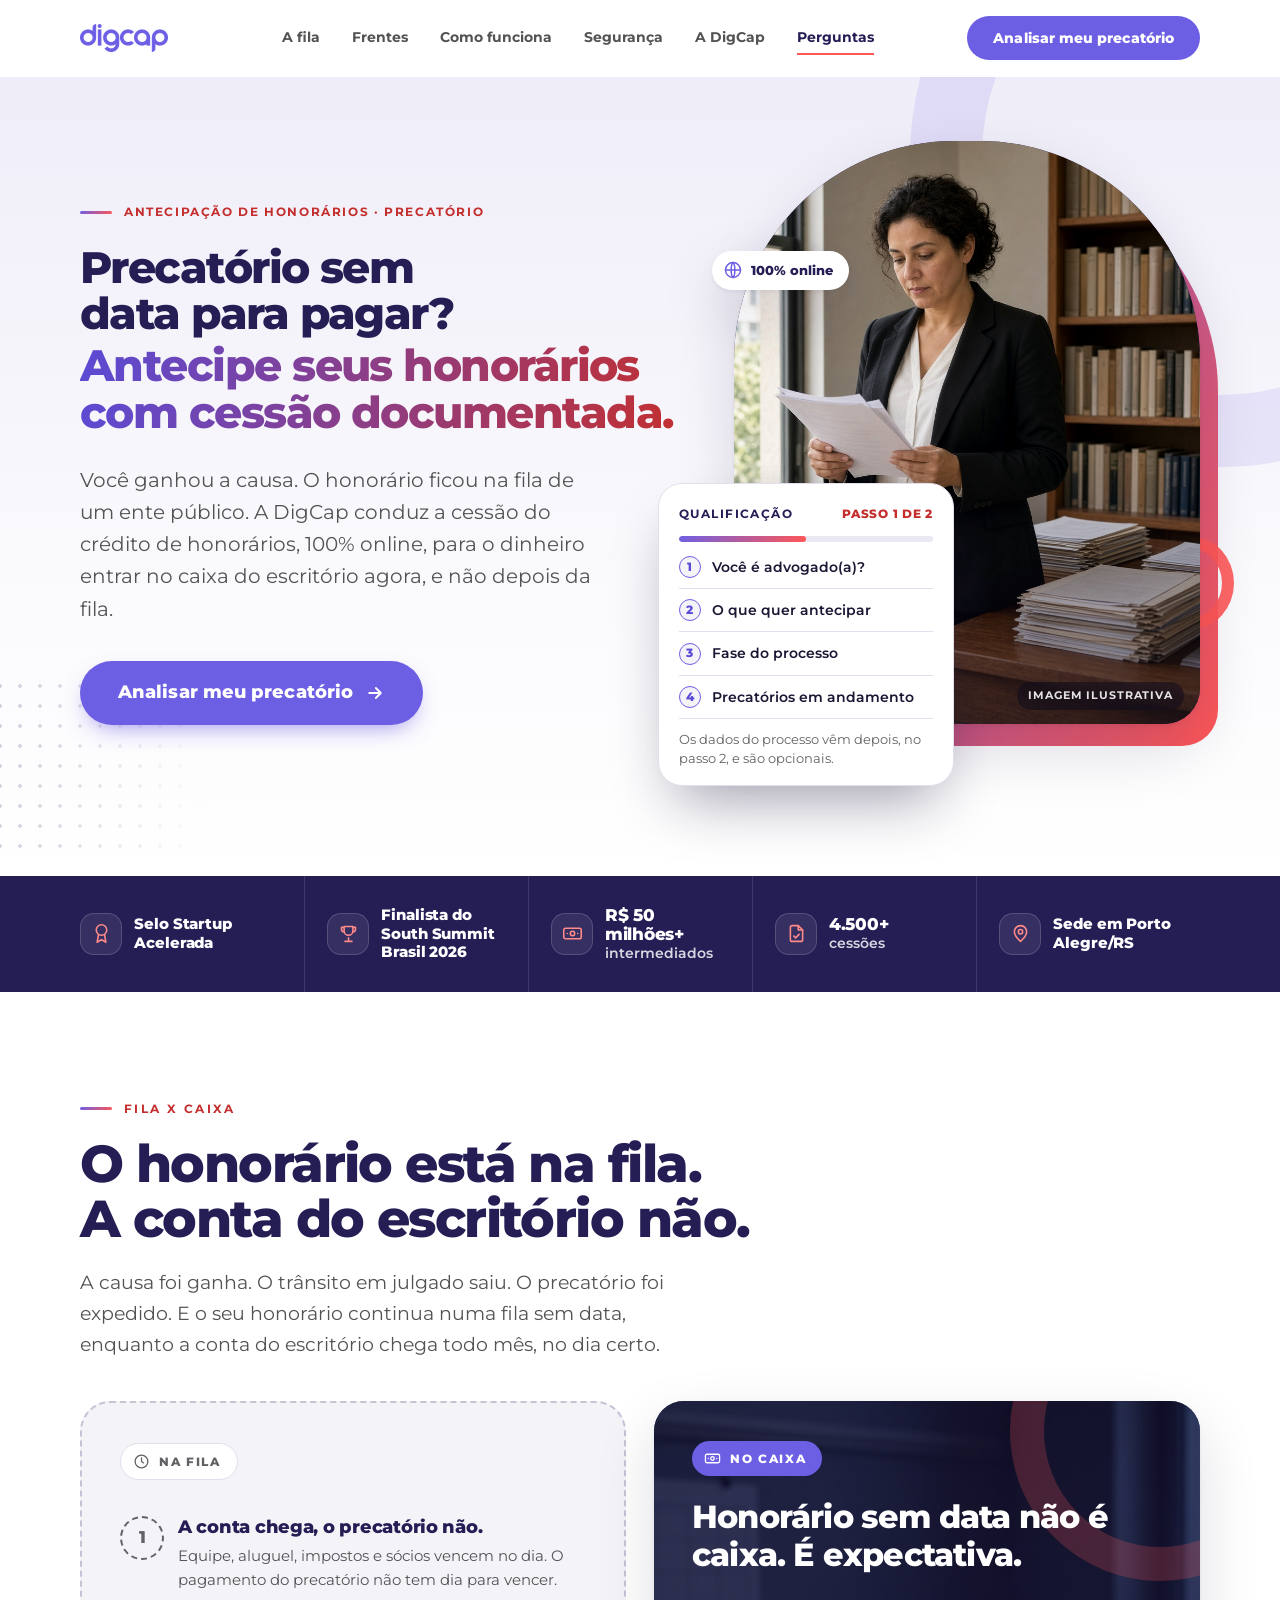
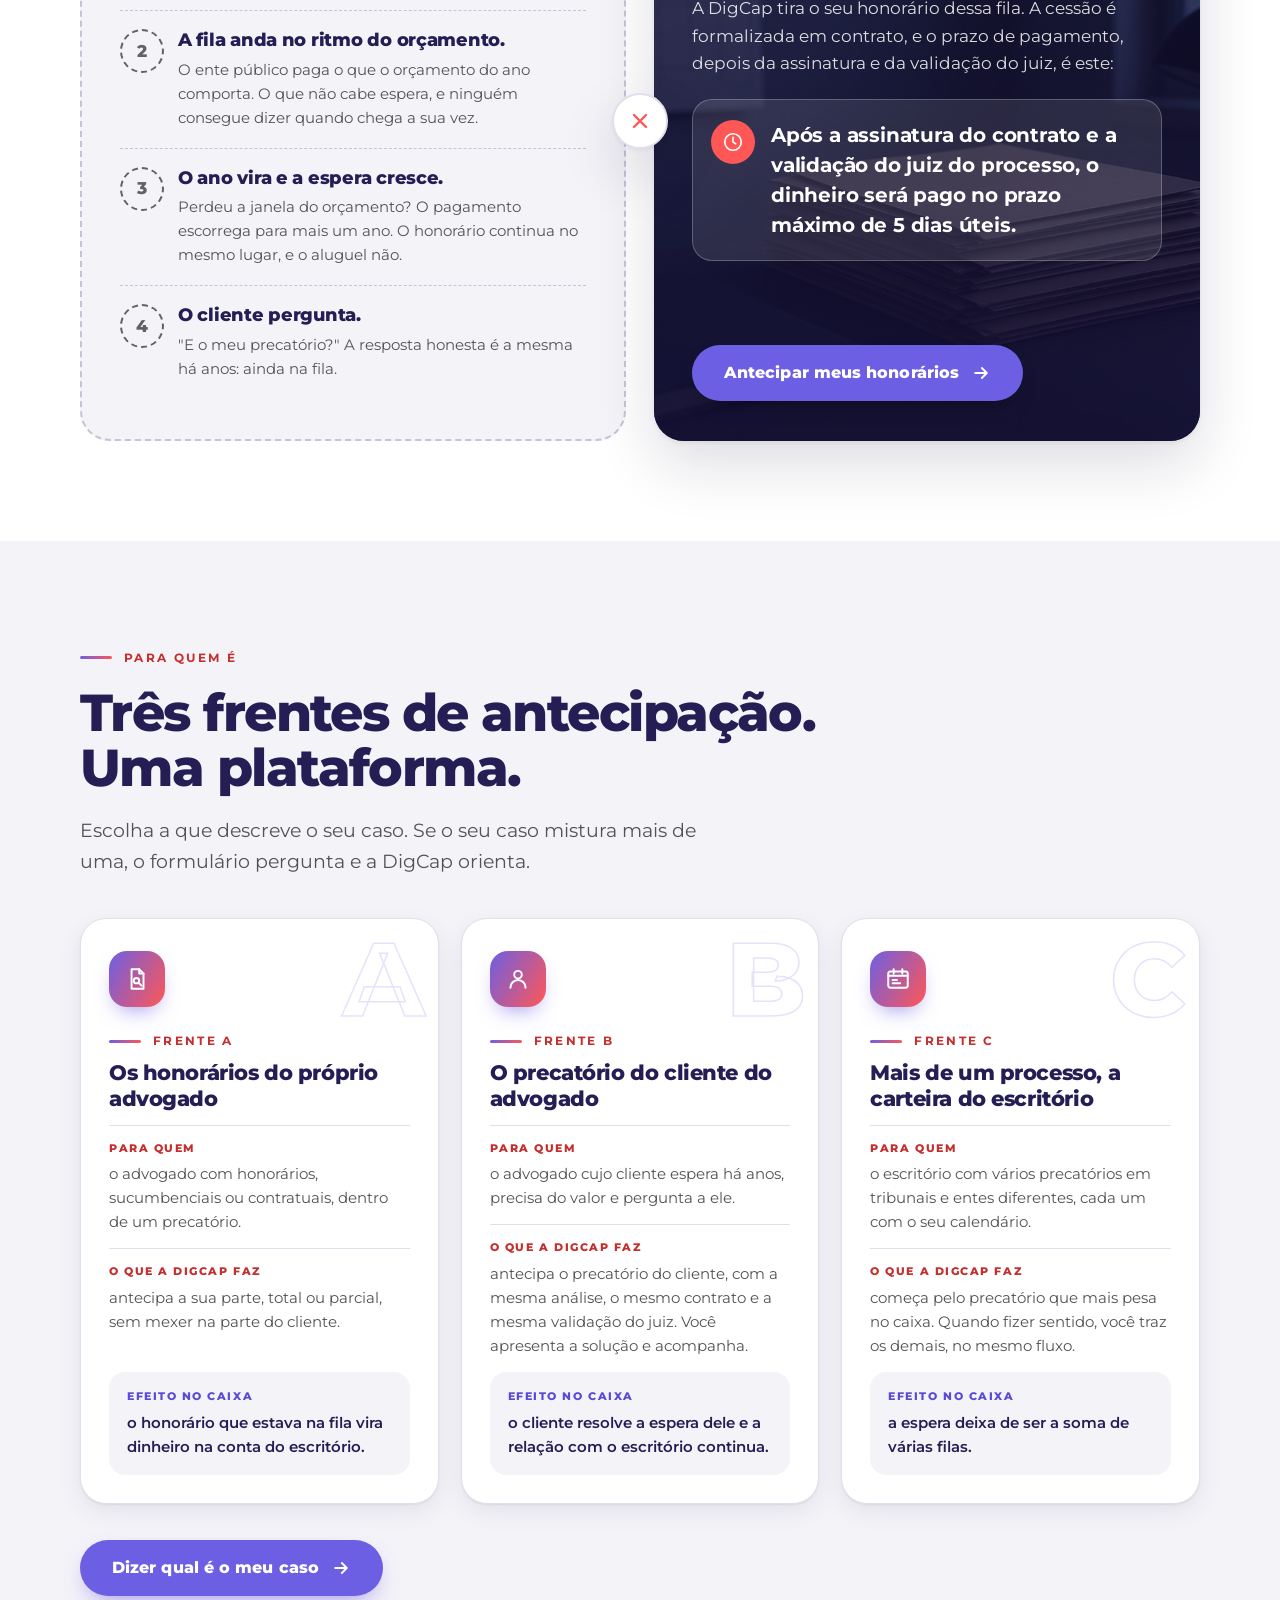
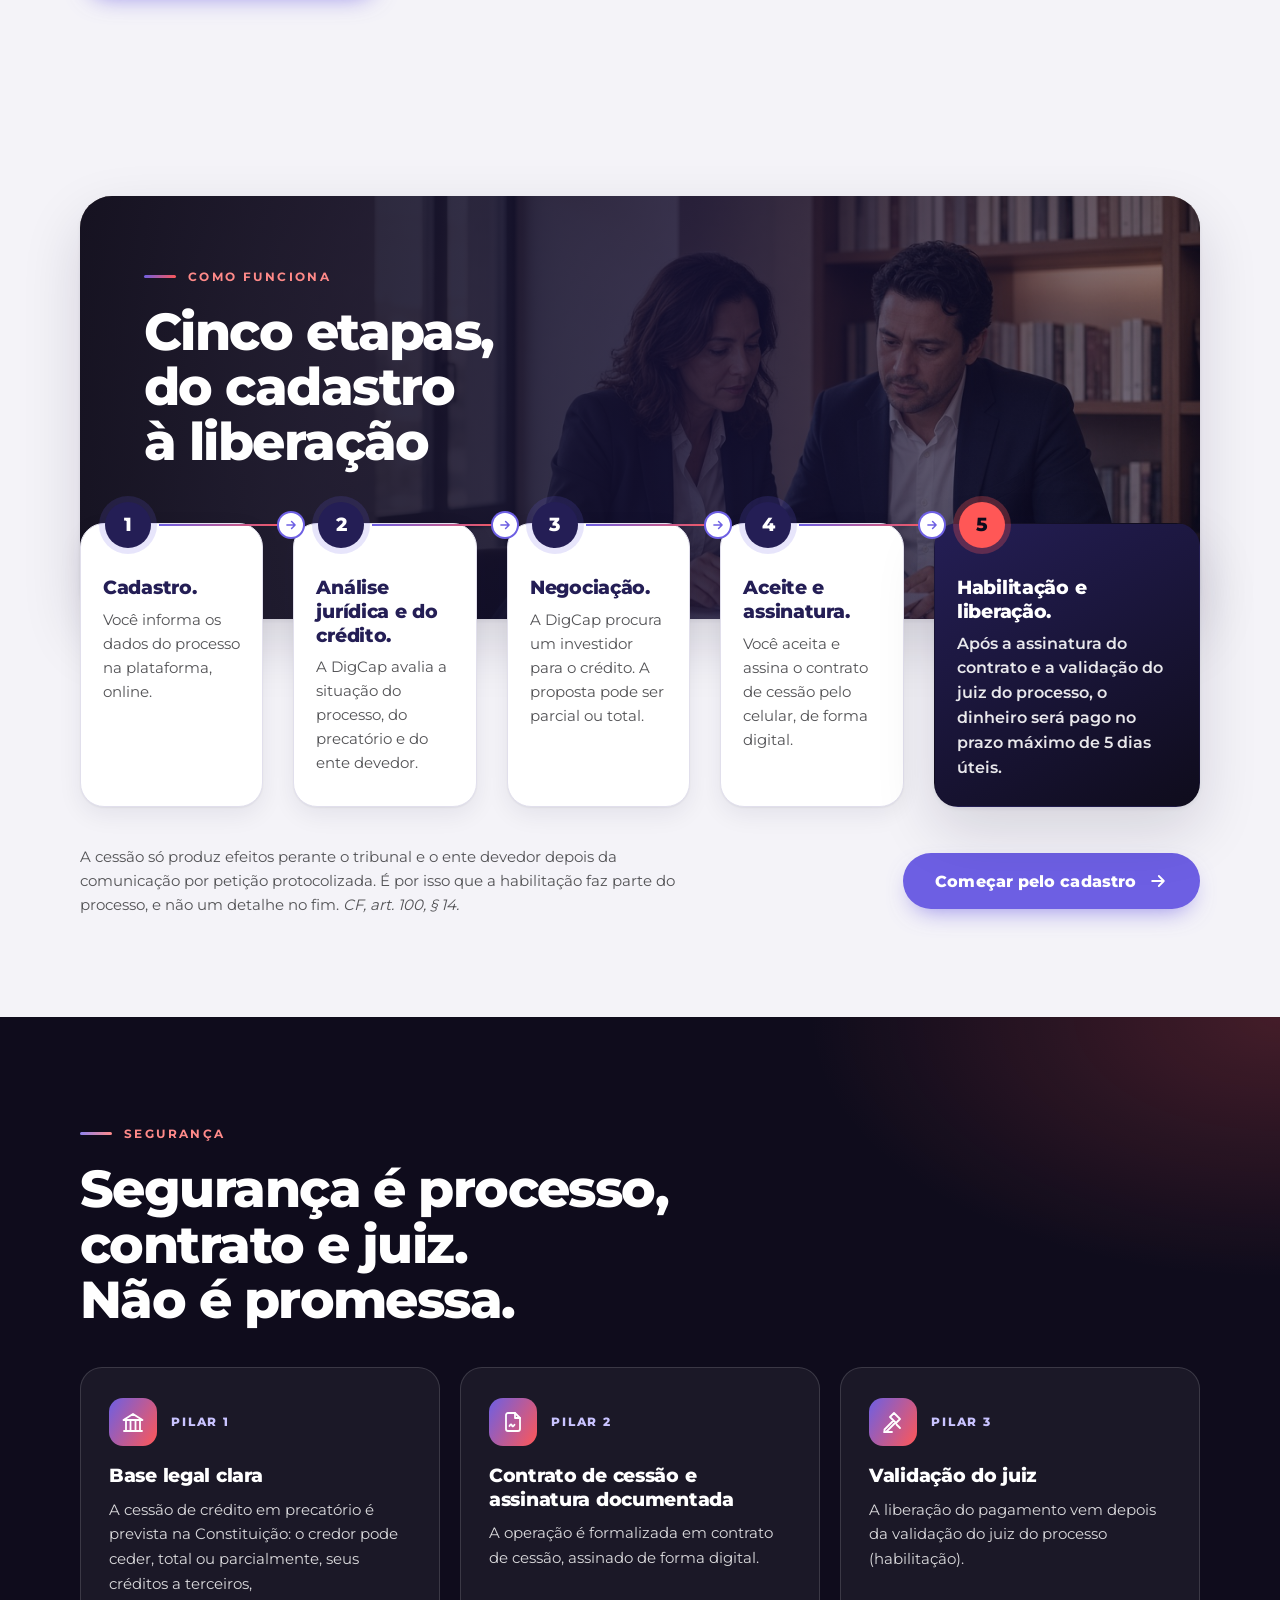
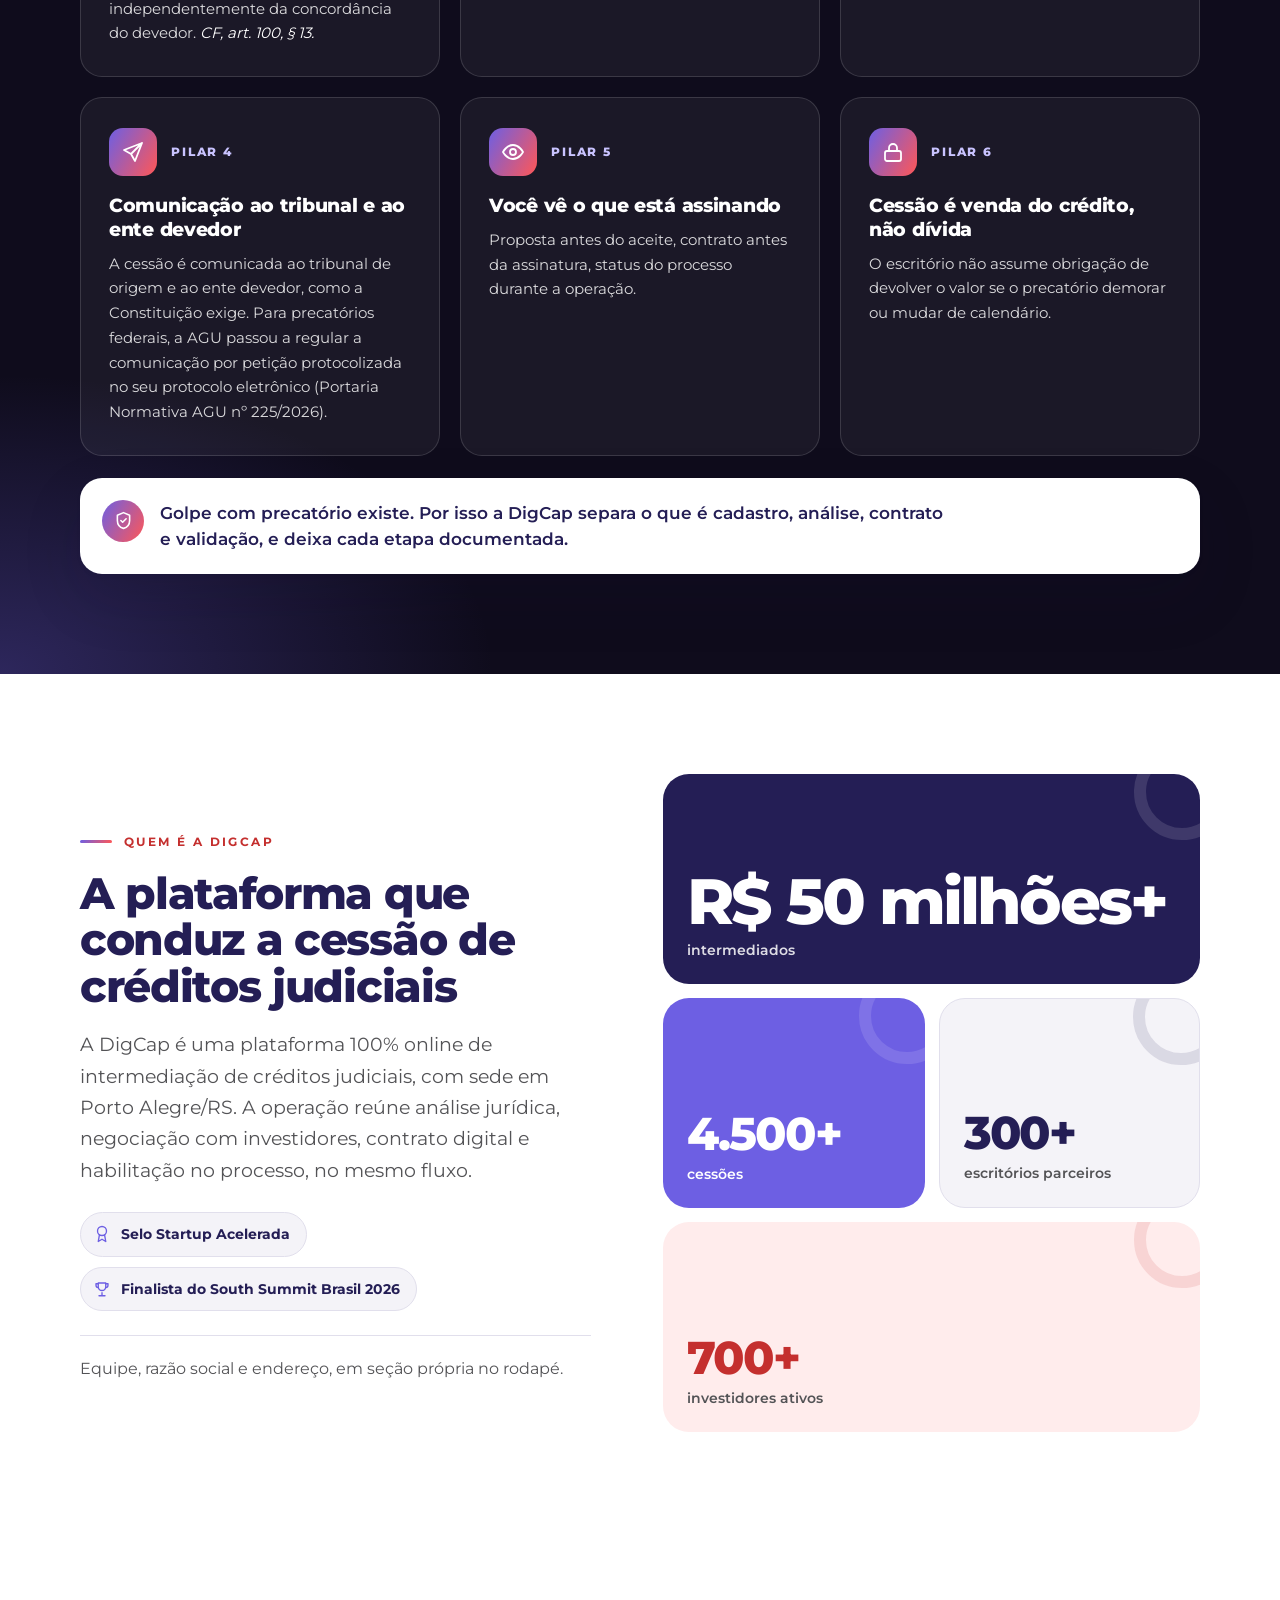
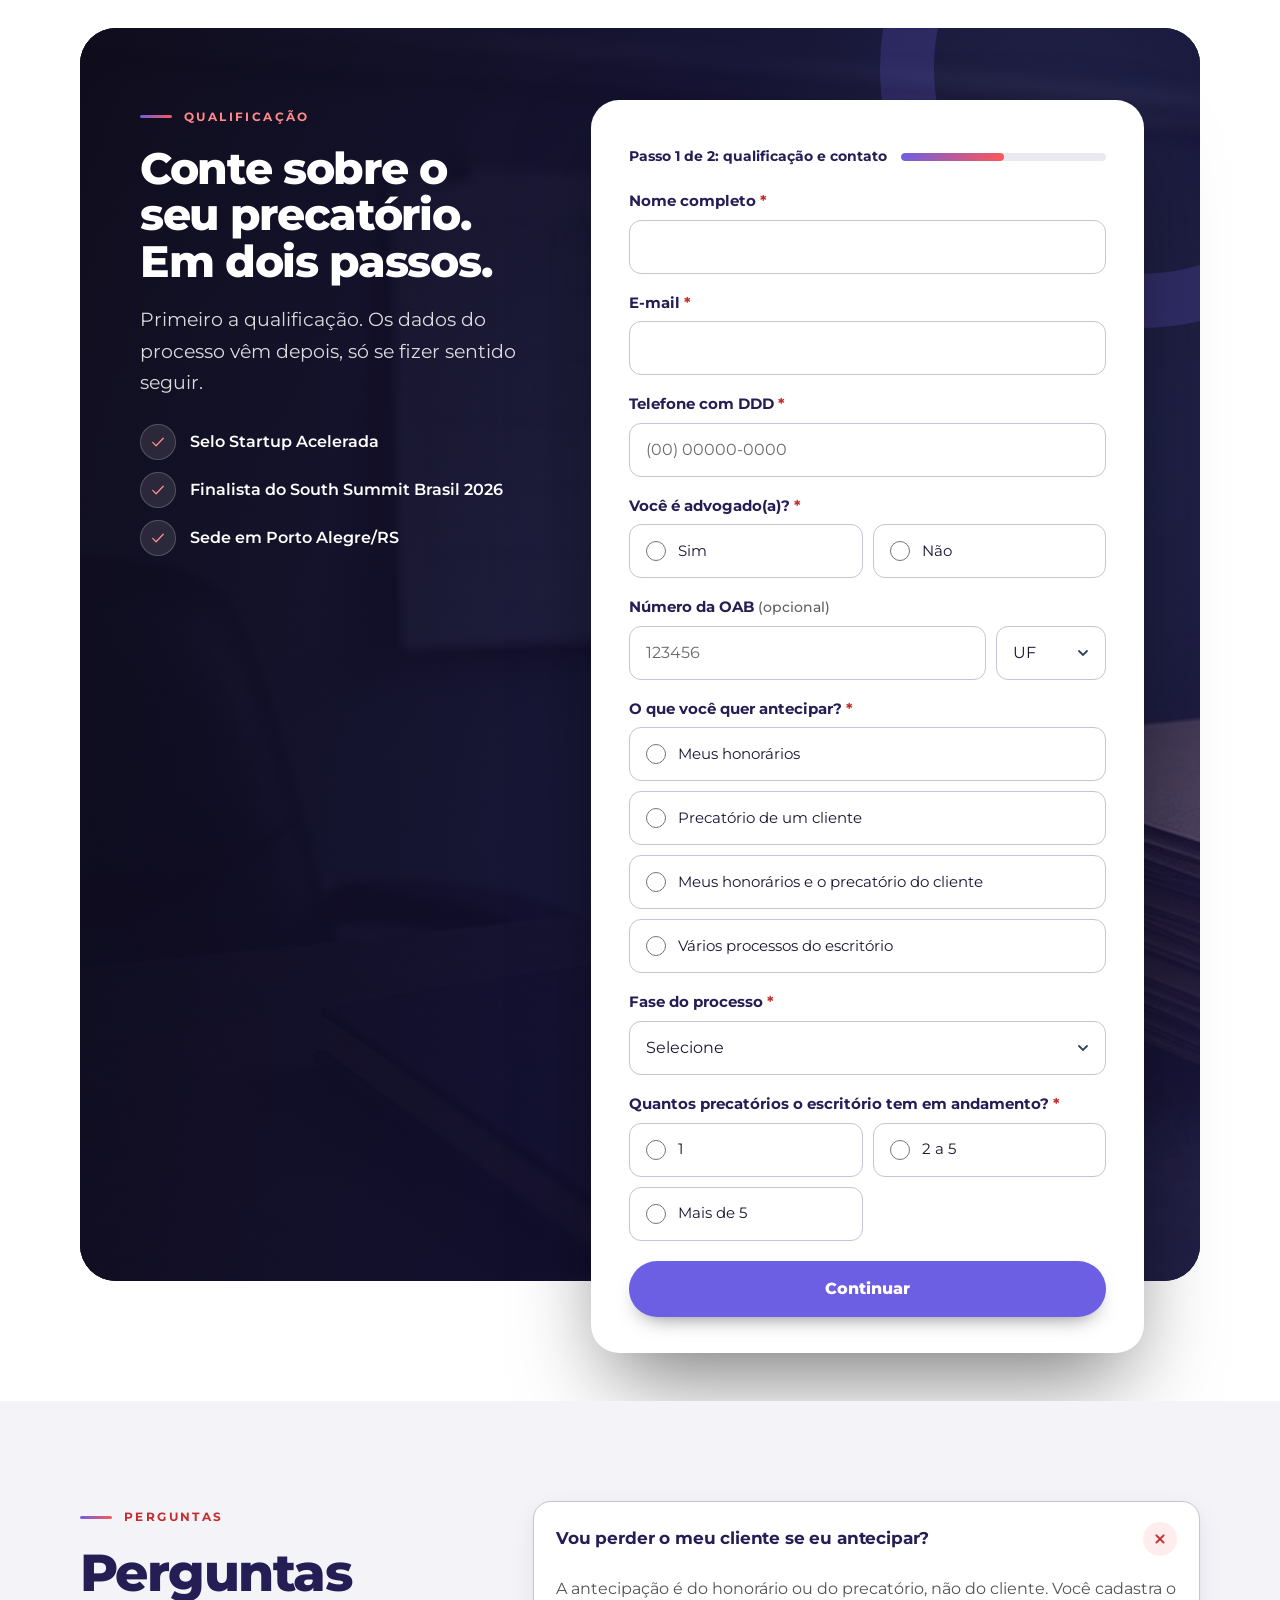
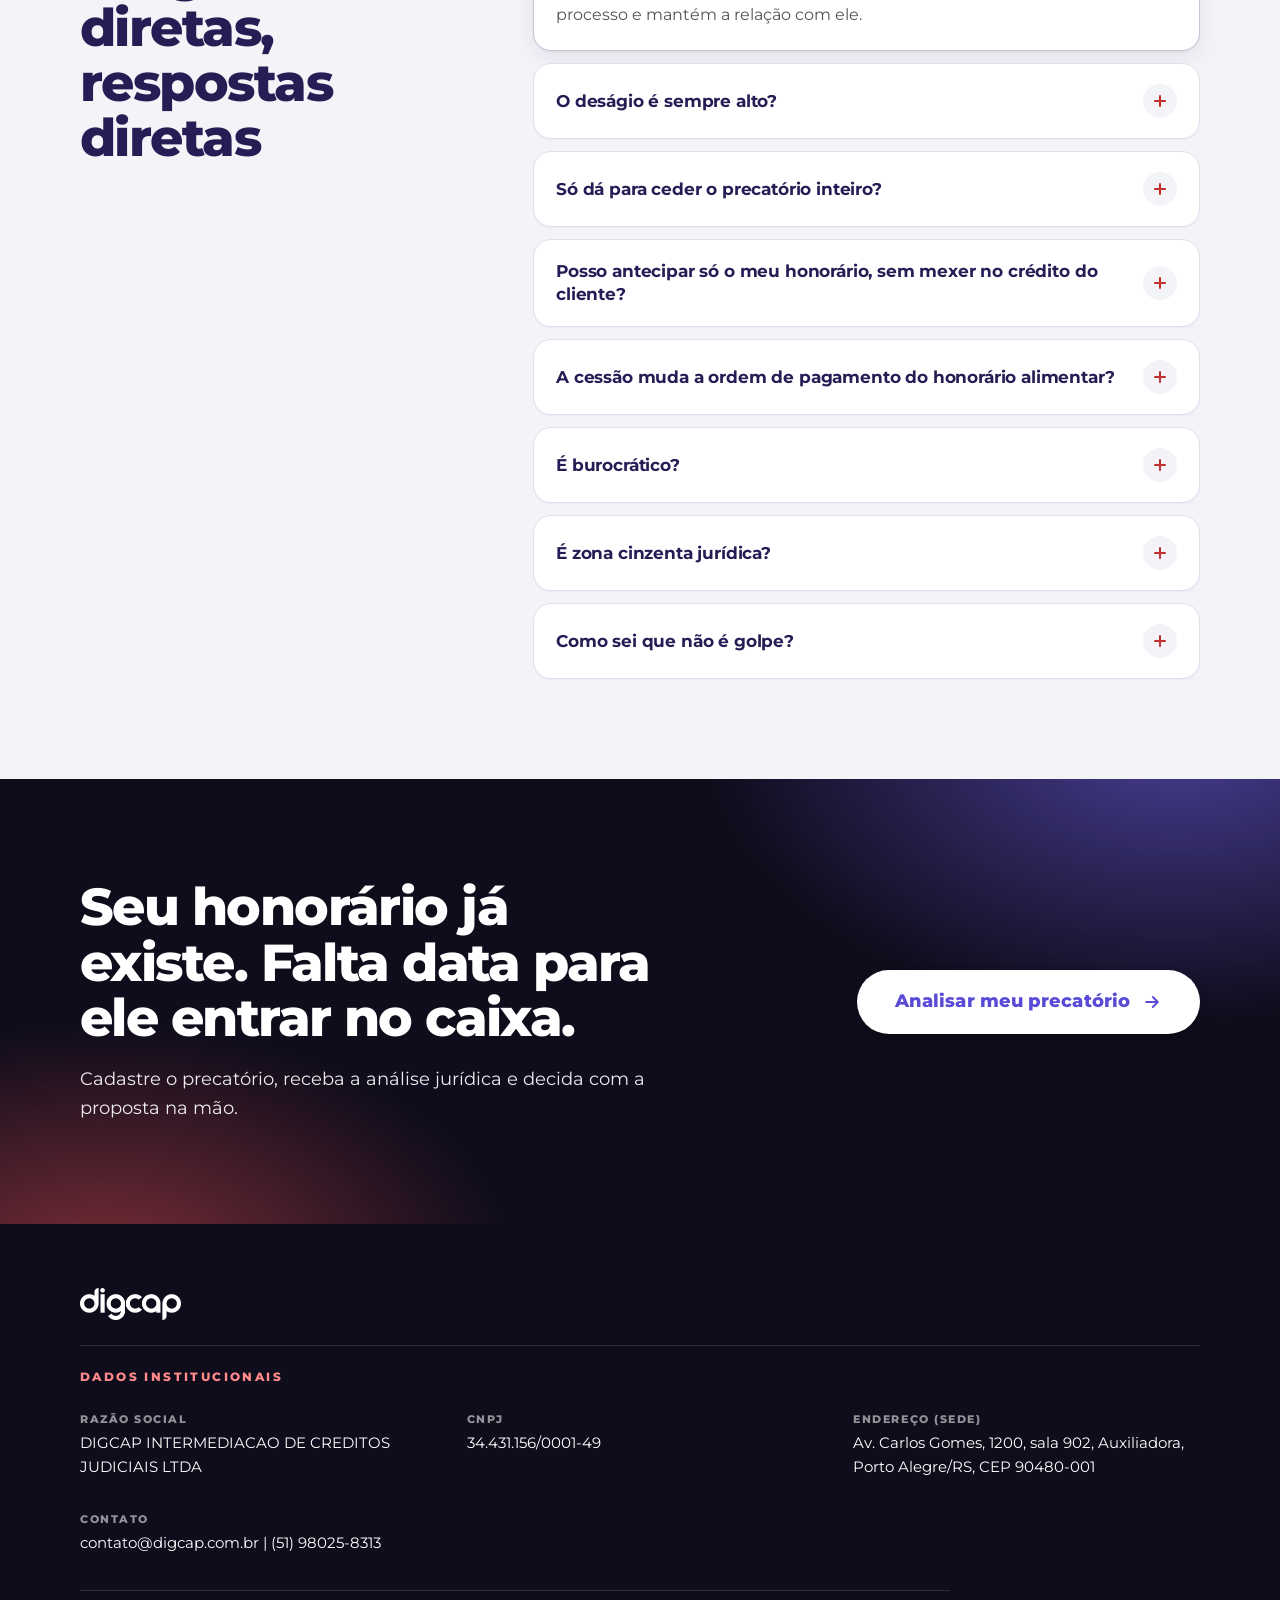
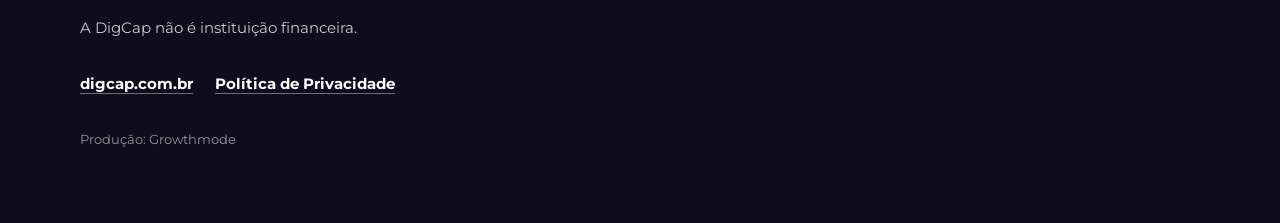
==== precatorio-v4/index.html @ 435d51fa "Add precatorio-v4 and rpv-v4 static preview pages. Publish the v4 landing folders at the GitHub Page" ====
<!DOCTYPE html>
<html lang="pt-BR" data-direcao="v4" data-headline="A" data-form-step="1" data-oab="optional" data-whatsapp="off" data-internal="off" data-frente="precatorio">
<head>
<meta charset="utf-8"><meta name="viewport" content="width=device-width, initial-scale=1">
<title>Antecipação de honorários em precatório | DigCap</title>
<meta name="description" content="Antecipe seus honorários de precatório com cessão documentada, análise jurídica e assinatura 100% online. Plataforma para advogados.">
<meta name="robots" content="noindex,nofollow">
<meta name="theme-color" content="#FFFFFF">
<link rel="preload" href="assets/fonts/montserrat-latin-var.woff2" as="font" type="font/woff2" crossorigin>
<link rel="icon" href="assets/logo/favicon-dc-64.png" type="image/png" sizes="64x64">
<link rel="apple-touch-icon" href="assets/logo/apple-touch-icon-dc-180.png">
<link rel="stylesheet" href="css/main.css">
<script>document.documentElement.className+=" js"</script>
<script src="js/main.js"></script>
</head>
<body>
<a class="skip" href="#conteudo">Ir para o conteúdo</a>
<header class="header" id="topo"><div class="container bar"><a class="logo" href="#hero"><img src="assets/logo/digcap-wordmark-roxo.png" width="88" height="28" alt="DigCap"></a><nav class="nav" aria-label="Seções da página"><a href="#caixa">A fila</a><a href="#para-quem-e">Frentes</a><a href="#como-funciona">Como funciona</a><a href="#seguro">Segurança</a><a href="#quem-e-a-digcap">A DigCap</a><a href="#faq">Perguntas</a></nav><a class="btn btn-p btn-sm" href="#qualificacao">Analisar meu precatório</a></div></header>
<main id="conteudo">
<section class="hero3" id="hero" data-section="hero" aria-labelledby="hero-title"><div class="container hero3-in"><div class="hero3-txt"><span class="eyebrow">Antecipação de honorários · Precatório</span><h1 id="hero-title"><span class="h1-a">Precatório sem data para pagar?</span> <span class="h1-b">Antecipe seus honorários com cessão documentada.</span></h1><p class="sub">Você ganhou a causa. O honorário ficou na fila de um ente público. A DigCap conduz a cessão do crédito de honorários, 100% online, para o dinheiro entrar no caixa do escritório agora, e não depois da fila.</p><a class="btn btn-p btn-lg" href="#qualificacao">Analisar meu precatório <svg class="ico-s" viewBox="0 0 24 24" aria-hidden="true"><path d="M5 12h14M13 6l6 6-6 6"/></svg></a></div><div class="hero3-media"><figure class="hero3-photo"><img src="assets/advogada.jpg" alt="Advogada em pé em um escritório, lendo documentos de um processo" width="864" height="1152" fetchpriority="high"><figcaption>Imagem ilustrativa</figcaption></figure><span class="hero3-seal"><svg class="ico-s" viewBox="0 0 24 24" aria-hidden="true"><circle cx="12" cy="12" r="9"/><path d="M3 12h18M12 3c3 3 3 15 0 18M12 3c-3 3-3 15 0 18"/></svg><span>100% online</span></span><aside class="ficha3" aria-label="Prévia da qualificação"><div class="fh"><b>Qualificação</b><span>Passo 1 de 2</span></div><div class="fbar"><i></i></div><ul><li style="--i:0"><span class="qn" aria-hidden="true">1</span> Você é advogado(a)?</li><li style="--i:1"><span class="qn" aria-hidden="true">2</span> O que quer antecipar</li><li style="--i:2"><span class="qn" aria-hidden="true">3</span> Fase do processo</li><li style="--i:3"><span class="qn" aria-hidden="true">4</span> Precatórios em andamento</li></ul><p class="ff">Os dados do processo vêm depois, no passo 2, e são opcionais.</p></aside></div></div></section>
<section class="cred" data-section="credenciais" aria-label="Credenciais"><div class="container"><ul><li class="reveal" style="--d:0.00s"><span class="ci"><svg class="ico-s" viewBox="0 0 24 24" aria-hidden="true"><circle cx="12" cy="8" r="6"/><path d="M15.5 13.5 17 22l-5-3-5 3 1.5-8.5"/></svg></span><span><b class="t">Selo Startup Acelerada</b></span></li><li class="reveal" style="--d:0.06s"><span class="ci"><svg class="ico-s" viewBox="0 0 24 24" aria-hidden="true"><path d="M8 21h8M12 17v4M7 4h10v5a5 5 0 0 1-10 0z"/><path d="M17 5h3v2a3 3 0 0 1-3 3M7 5H4v2a3 3 0 0 0 3 3"/></svg></span><span><b class="t">Finalista do South Summit Brasil 2026</b></span></li><li class="reveal" style="--d:0.12s"><span class="ci"><svg class="ico-s" viewBox="0 0 24 24" aria-hidden="true"><rect x="2" y="6" width="20" height="12" rx="2"/><circle cx="12" cy="12" r="2.5"/><path d="M6 12h.01M18 12h.01"/></svg></span><span><b>R$ 50 milhões+</b> intermediados</span></li><li class="reveal" style="--d:0.18s"><span class="ci"><svg class="ico-s" viewBox="0 0 24 24" aria-hidden="true"><path d="M14 3H7a2 2 0 0 0-2 2v14a2 2 0 0 0 2 2h10a2 2 0 0 0 2-2V8z"/><path d="M14 3v5h5"/><path d="m9 15 2 2 4-4"/></svg></span><span><b>4.500+</b> cessões</span></li><li class="reveal" style="--d:0.24s"><span class="ci"><svg class="ico-s" viewBox="0 0 24 24" aria-hidden="true"><path d="M12 21s7-6.2 7-11a7 7 0 0 0-14 0c0 4.8 7 11 7 11z"/><circle cx="12" cy="10" r="2.5"/></svg></span><span><b class="t">Sede em Porto Alegre/RS</b></span></li></ul></div></section>
<section class="section " id="caixa" data-section="caixa"><div class="container"><div class="head reveal"><span class="eyebrow">Fila x caixa</span><h2>O honorário está na fila. A conta do escritório não.</h2><div class="lede"><p>A causa foi ganha. O trânsito em julgado saiu. O precatório foi expedido. E o seu honorário continua numa fila sem data, enquanto a conta do escritório chega todo mês, no dia certo.</p></div></div><div class="versus"><div class="vs-col vs-fila"><span class="vs-tag"><svg class="ico-s" viewBox="0 0 24 24" aria-hidden="true"><circle cx="12" cy="12" r="9"/><path d="M12 7v5l3 2"/></svg> Na fila</span><ol class="fila"><li class="reveal" style="--d:0.00s"><span class="n" aria-hidden="true">1</span><div><h3>A conta chega, o precatório não.</h3><p>Equipe, aluguel, impostos e sócios vencem no dia. O pagamento do precatório não tem dia para vencer.</p></div></li><li class="reveal" style="--d:0.07s"><span class="n" aria-hidden="true">2</span><div><h3>A fila anda no ritmo do orçamento.</h3><p>O ente público paga o que o orçamento do ano comporta. O que não cabe espera, e ninguém consegue dizer quando chega a sua vez.</p></div></li><li class="reveal" style="--d:0.14s"><span class="n" aria-hidden="true">3</span><div><h3>O ano vira e a espera cresce.</h3><p>Perdeu a janela do orçamento? O pagamento escorrega para mais um ano. O honorário continua no mesmo lugar, e o aluguel não.</p></div></li><li class="reveal" style="--d:0.21s"><span class="n" aria-hidden="true">4</span><div><h3>O cliente pergunta.</h3><p>"E o meu precatório?" A resposta honesta é a mesma há anos: ainda na fila.</p></div></li></ol></div><span class="vs-sep" aria-hidden="true"><svg class="ico-s" viewBox="0 0 24 24" aria-hidden="true"><path d="M6 6l12 12M18 6 6 18"/></svg></span><div class="vs-col vs-caixa"><span class="vs-tag"><svg class="ico-s" viewBox="0 0 24 24" aria-hidden="true"><rect x="2" y="6" width="20" height="12" rx="2"/><circle cx="12" cy="12" r="2.5"/><path d="M6 12h.01M18 12h.01"/></svg> No caixa</span><p class="pull reveal">Honorário sem data não é caixa. É expectativa.</p><p class="fp reveal">A DigCap tira o seu honorário dessa fila. A cessão é formalizada em contrato, e o prazo de pagamento, depois da assinatura e da validação do juiz, é este:</p><blockquote class="prazo reveal"><span class="pi"><svg class="ico-s" viewBox="0 0 24 24" aria-hidden="true"><circle cx="12" cy="12" r="9"/><path d="M12 7v5l3 2"/></svg></span><span>Após a assinatura do contrato e a validação do juiz do processo, o dinheiro será pago no prazo máximo de 5 dias úteis.</span></blockquote><p class="vs-cta reveal"><a class="btn btn-p" href="#qualificacao">Antecipar meus honorários <svg class="ico-s" viewBox="0 0 24 24" aria-hidden="true"><path d="M5 12h14M13 6l6 6-6 6"/></svg></a></p></div></div></div></section>
<section class="section sec-soft" id="para-quem-e" data-section="para-quem-e"><div class="container"><div class="head reveal"><span class="eyebrow">Para quem é</span><h2>Três frentes de antecipação. Uma plataforma.</h2><div class="lede"><p>Escolha a que descreve o seu caso. Se o seu caso mistura mais de uma, o formulário pergunta e a DigCap orienta.</p></div></div><div class="cards4"><article class="fcard4 reveal" style="--d:0.00s" data-front="a"><span class="gl" aria-hidden="true">A</span><div class="fc-top"><span class="ic"><svg class="ico-s" viewBox="0 0 24 24" aria-hidden="true"><path d="M7 3h7l4 4v14H7z"/><path d="M14 3v4h4"/><circle cx="11.5" cy="13.5" r="2.5"/><path d="M13.3 15.3L16 18"/></svg></span><span class="eyebrow">Frente A</span><h3>Os honorários do próprio advogado</h3></div><div class="fc-rows"><div class="frow4"><span class="fl">Para quem</span><p>o advogado com honorários, sucumbenciais ou contratuais, dentro de um precatório.</p></div><div class="frow4"><span class="fl">O que a DigCap faz</span><p>antecipa a sua parte, total ou parcial, sem mexer na parte do cliente.</p></div><div class="frow4 fx"><span class="fl">Efeito no caixa</span><p>o honorário que estava na fila vira dinheiro na conta do escritório.</p></div></div></article><article class="fcard4 reveal" style="--d:0.08s" data-front="b"><span class="gl" aria-hidden="true">B</span><div class="fc-top"><span class="ic"><svg class="ico-s" viewBox="0 0 24 24" aria-hidden="true"><circle cx="12" cy="8" r="3.5"/><path d="M5 20a7 7 0 0 1 14 0"/></svg></span><span class="eyebrow">Frente B</span><h3>O precatório do cliente do advogado</h3></div><div class="fc-rows"><div class="frow4"><span class="fl">Para quem</span><p>o advogado cujo cliente espera há anos, precisa do valor e pergunta a ele.</p></div><div class="frow4"><span class="fl">O que a DigCap faz</span><p>antecipa o precatório do cliente, com a mesma análise, o mesmo contrato e a mesma validação do juiz. Você apresenta a solução e acompanha.</p></div><div class="frow4 fx"><span class="fl">Efeito no caixa</span><p>o cliente resolve a espera dele e a relação com o escritório continua.</p></div></div></article><article class="fcard4 reveal" style="--d:0.16s" data-front="c"><span class="gl" aria-hidden="true">C</span><div class="fc-top"><span class="ic"><svg class="ico-s" viewBox="0 0 24 24" aria-hidden="true"><rect x="3" y="5" width="18" height="15" rx="2"/><path d="M3 9h18M8 3v4M16 3v4"/><path d="M7 13h4M7 16h7"/></svg></span><span class="eyebrow">Frente C</span><h3>Mais de um processo, a carteira do escritório</h3></div><div class="fc-rows"><div class="frow4"><span class="fl">Para quem</span><p>o escritório com vários precatórios em tribunais e entes diferentes, cada um com o seu calendário.</p></div><div class="frow4"><span class="fl">O que a DigCap faz</span><p>começa pelo precatório que mais pesa no caixa. Quando fizer sentido, você traz os demais, no mesmo fluxo.</p></div><div class="frow4 fx"><span class="fl">Efeito no caixa</span><p>a espera deixa de ser a soma de várias filas.</p></div></div></article></div><p class="cta-row reveal"><a class="btn btn-p" href="#qualificacao">Dizer qual é o meu caso <svg class="ico-s" viewBox="0 0 24 24" aria-hidden="true"><path d="M5 12h14M13 6l6 6-6 6"/></svg></a></p></div></section>
<section class="section como3" id="como-funciona" data-section="como-funciona"><div class="container"><div class="como-banner"><img src="assets/hero-escritorio.jpg" alt="Duas pessoas analisando documentos de um processo em uma mesa de escritório" width="1280" height="720" loading="lazy"><div class="como-banner-in reveal"><span class="eyebrow">Como funciona</span><h2>Cinco etapas, do cadastro à liberação</h2></div></div><ol class="steps steps4"><li class="step reveal" style="--d:0.00s"><span class="n">1</span><span class="link" aria-hidden="true"><span class="ar ar-r"><svg class="ico-s" viewBox="0 0 24 24" aria-hidden="true"><path d="M5 12h14M13 6l6 6-6 6"/></svg></span><span class="ar ar-d"><svg class="ico-s" viewBox="0 0 24 24" aria-hidden="true"><path d="M12 5v14M6 13l6 6 6-6"/></svg></span></span><h3>Cadastro.</h3><p>Você informa os dados do processo na plataforma, online.</p></li><li class="step reveal" style="--d:0.07s"><span class="n">2</span><span class="link" aria-hidden="true"><span class="ar ar-r"><svg class="ico-s" viewBox="0 0 24 24" aria-hidden="true"><path d="M5 12h14M13 6l6 6-6 6"/></svg></span><span class="ar ar-d"><svg class="ico-s" viewBox="0 0 24 24" aria-hidden="true"><path d="M12 5v14M6 13l6 6 6-6"/></svg></span></span><h3>Análise jurídica e do crédito.</h3><p>A DigCap avalia a situação do processo, do precatório e do ente devedor.</p></li><li class="step reveal" style="--d:0.14s"><span class="n">3</span><span class="link" aria-hidden="true"><span class="ar ar-r"><svg class="ico-s" viewBox="0 0 24 24" aria-hidden="true"><path d="M5 12h14M13 6l6 6-6 6"/></svg></span><span class="ar ar-d"><svg class="ico-s" viewBox="0 0 24 24" aria-hidden="true"><path d="M12 5v14M6 13l6 6 6-6"/></svg></span></span><h3>Negociação.</h3><p>A DigCap procura um investidor para o crédito. A proposta pode ser parcial ou total.</p></li><li class="step reveal" style="--d:0.21s"><span class="n">4</span><span class="link" aria-hidden="true"><span class="ar ar-r"><svg class="ico-s" viewBox="0 0 24 24" aria-hidden="true"><path d="M5 12h14M13 6l6 6-6 6"/></svg></span><span class="ar ar-d"><svg class="ico-s" viewBox="0 0 24 24" aria-hidden="true"><path d="M12 5v14M6 13l6 6 6-6"/></svg></span></span><h3>Aceite e assinatura.</h3><p>Você aceita e assina o contrato de cessão pelo celular, de forma digital.</p></li><li class="step reveal" style="--d:0.28s"><span class="n">5</span><h3>Habilitação e liberação.</h3><p>Após a assinatura do contrato e a validação do juiz do processo, o dinheiro será pago no prazo máximo de 5 dias úteis.</p></li></ol><div class="como-foot reveal"><p class="passo-nota">A cessão só produz efeitos perante o tribunal e o ente devedor depois da comunicação por petição protocolizada. É por isso que a habilitação faz parte do processo, e não um detalhe no fim. <em>CF, art. 100, § 14.</em></p><a class="btn btn-p" href="#qualificacao">Começar pelo cadastro <svg class="ico-s" viewBox="0 0 24 24" aria-hidden="true"><path d="M5 12h14M13 6l6 6-6 6"/></svg></a></div></div></section>
<section class="section seg3 seg4 on-dark" id="seguro" data-section="seguro"><div class="container"><div class="head reveal"><span class="eyebrow">Segurança</span><h2>Segurança é processo, contrato e juiz. Não é promessa.</h2></div><ul class="pgrid"><li class="pillar4 reveal" style="--d:0.00s"><div class="pt"><span class="pi"><svg class="ico-s" viewBox="0 0 24 24" aria-hidden="true"><path d="M3 21h18M5 21V10M9.5 21V10M14.5 21V10M19 21V10M2.5 10 12 4l9.5 6z"/></svg></span><span class="pn">Pilar 1</span></div><h3>Base legal clara</h3><p>A cessão de crédito em precatório é prevista na Constituição: o credor pode ceder, total ou parcialmente, seus créditos a terceiros, independentemente da concordância do devedor. <em>CF, art. 100, § 13.</em></p></li><li class="pillar4 reveal" style="--d:0.08s"><div class="pt"><span class="pi"><svg class="ico-s" viewBox="0 0 24 24" aria-hidden="true"><path d="M14 3H7a2 2 0 0 0-2 2v14a2 2 0 0 0 2 2h10a2 2 0 0 0 2-2V8z"/><path d="M14 3v5h5"/><path d="M8.5 16c1.2-2 2-2 2.5-.5s1.3 1 2.5-.8"/></svg></span><span class="pn">Pilar 2</span></div><h3>Contrato de cessão e assinatura documentada</h3><p>A operação é formalizada em contrato de cessão, assinado de forma digital.</p></li><li class="pillar4 reveal" style="--d:0.16s"><div class="pt"><span class="pi"><svg class="ico-s" viewBox="0 0 24 24" aria-hidden="true"><path d="m14 13-8.5 8.5a1.5 1.5 0 0 1-2-2L12 11M9 7l4-4 6 6-4 4zM15.5 14.5 19 18M3 22h8"/></svg></span><span class="pn">Pilar 3</span></div><h3>Validação do juiz</h3><p>A liberação do pagamento vem depois da validação do juiz do processo (habilitação).</p></li><li class="pillar4 reveal" style="--d:0.00s"><div class="pt"><span class="pi"><svg class="ico-s" viewBox="0 0 24 24" aria-hidden="true"><path d="M21 3 10 14M21 3l-7 18-4-7-7-4z"/></svg></span><span class="pn">Pilar 4</span></div><h3>Comunicação ao tribunal e ao ente devedor</h3><p>A cessão é comunicada ao tribunal de origem e ao ente devedor, como a Constituição exige. Para precatórios federais, a AGU passou a regular a comunicação por petição protocolizada no seu protocolo eletrônico (Portaria Normativa AGU nº 225/2026).</p></li><li class="pillar4 reveal" style="--d:0.08s"><div class="pt"><span class="pi"><svg class="ico-s" viewBox="0 0 24 24" aria-hidden="true"><path d="M2 12s3.6-7 10-7 10 7 10 7-3.6 7-10 7S2 12 2 12z"/><circle cx="12" cy="12" r="3"/></svg></span><span class="pn">Pilar 5</span></div><h3>Você vê o que está assinando</h3><p>Proposta antes do aceite, contrato antes da assinatura, status do processo durante a operação.</p></li><li class="pillar4 reveal" style="--d:0.16s"><div class="pt"><span class="pi"><svg class="ico-s" viewBox="0 0 24 24" aria-hidden="true"><rect x="4" y="11" width="16" height="10" rx="2"/><path d="M8 11V8a4 4 0 0 1 8 0v3"/></svg></span><span class="pn">Pilar 6</span></div><h3>Cessão é venda do crédito, não dívida</h3><p>O escritório não assume obrigação de devolver o valor se o precatório demorar ou mudar de calendário.</p></li></ul><p class="closing reveal"><span class="ci"><svg class="ico-s" viewBox="0 0 24 24" aria-hidden="true"><path d="M12 3 5 6v6c0 4.5 3 8 7 9 4-1 7-4.5 7-9V6z"/><path d="m9 12 2 2 4-4"/></svg></span><span>Golpe com precatório existe. Por isso a DigCap separa o que é cadastro, análise, contrato e validação, e deixa cada etapa documentada.</span></p></div></section>
<section class="section " id="quem-e-a-digcap" data-section="quem-e-a-digcap"><div class="container"><div class="quem3"><div class="quem3-txt reveal"><span class="eyebrow">Quem é a DigCap</span><h2>A plataforma que conduz a cessão de créditos judiciais</h2><div class="lede"><p>A DigCap é uma plataforma 100% online de intermediação de créditos judiciais, com sede em Porto Alegre/RS. A operação reúne análise jurídica, negociação com investidores, contrato digital e habilitação no processo, no mesmo fluxo.</p></div><ul class="badges3"><li><svg class="ico-s" viewBox="0 0 24 24" aria-hidden="true"><circle cx="12" cy="8" r="6"/><path d="M15.5 13.5 17 22l-5-3-5 3 1.5-8.5"/></svg>Selo Startup Acelerada</li><li><svg class="ico-s" viewBox="0 0 24 24" aria-hidden="true"><path d="M8 21h8M12 17v4M7 4h10v5a5 5 0 0 1-10 0z"/><path d="M17 5h3v2a3 3 0 0 1-3 3M7 5H4v2a3 3 0 0 0 3 3"/></svg>Finalista do South Summit Brasil 2026</li></ul><p class="por">Equipe, razão social e endereço, em seção própria no rodapé.</p></div><ul class="tiles"><li class="tile t1 reveal" style="--d:0.00s"><b>R$ 50 milhões+</b><span>intermediados</span></li><li class="tile t2 reveal" style="--d:0.07s"><b>4.500+</b><span>cessões</span></li><li class="tile t3 reveal" style="--d:0.14s"><b>300+</b><span>escritórios parceiros</span></li><li class="tile t4 reveal" style="--d:0.21s"><b>700+</b><span>investidores ativos</span></li></ul></div></div></section>
<section class="section form3" id="qualificacao" data-section="qualificacao"><div class="container"><div class="form3-panel"><div class="form3-bg" aria-hidden="true"></div><div class="form3-grid"><div class="form-intro"><span class="eyebrow">Qualificação</span><h2>Conte sobre o seu precatório. Em dois passos.</h2><div class="lede"><p>Primeiro a qualificação. Os dados do processo vêm depois, só se fizer sentido seguir.</p></div><ul class="trust"><li><span class="ci"><svg class="ico-s" viewBox="0 0 24 24" aria-hidden="true"><path d="m5 12.5 4.5 4.5L19 7"/></svg></span>Selo Startup Acelerada</li><li><span class="ci"><svg class="ico-s" viewBox="0 0 24 24" aria-hidden="true"><path d="m5 12.5 4.5 4.5L19 7"/></svg></span>Finalista do South Summit Brasil 2026</li><li><span class="ci"><svg class="ico-s" viewBox="0 0 24 24" aria-hidden="true"><path d="m5 12.5 4.5 4.5L19 7"/></svg></span>Sede em Porto Alegre/RS</li></ul></div><div class="form-card"><div class="progress" aria-live="polite"><span id="progress-label">Passo 1 de 2: qualificação e contato</span><div class="t"><div class="b"></div></div></div><form id="form-qualificacao" novalidate action="#" method="post"><div class="hid" aria-hidden="true">
<input type="hidden" name="utm_source" id="utm_source">
<input type="hidden" name="utm_medium" id="utm_medium">
<input type="hidden" name="utm_campaign" id="utm_campaign">
<input type="hidden" name="utm_term" id="utm_term">
<input type="hidden" name="utm_content" id="utm_content">
<input type="hidden" name="gclid" id="gclid">
<input type="hidden" name="wbraid" id="wbraid">
<input type="hidden" name="gbraid" id="gbraid">
<input type="hidden" name="fbclid" id="fbclid">
<input type="hidden" name="gclid_last" id="gclid_last">
<input type="hidden" name="fbclid_last" id="fbclid_last">
<input type="hidden" name="wbraid_last" id="wbraid_last">
<input type="hidden" name="gbraid_last" id="gbraid_last">
<input type="hidden" name="_fbp" id="_fbp">
<input type="hidden" name="_fbc" id="_fbc">
<input type="hidden" name="ga_client_id" id="ga_client_id">
<input type="hidden" name="consent_version" id="consent_version">
<input type="hidden" name="landing_url" id="landing_url">
<input type="hidden" name="referrer" id="referrer">
<input type="hidden" name="form_id" id="form_id" value="lp_advogados">
<input type="hidden" name="lp_frente" id="lp_frente" value="precatorio">
<input type="hidden" name="lp_variant" id="lp_variant" value="frente-precatorio-v4">
<input type="hidden" name="headline_variant" id="headline_variant" value="A">
<input type="hidden" name="submitted_at" id="submitted_at"></div><div class="fstep" id="step-1"><div class="field" id="field-nome"><label class="lbl" for="nome">Nome completo<span class="req" aria-hidden="true"> *</span></label><input class="ctl" id="nome" name="nome" autocomplete="name"><p class="field-error">Informe seu nome completo.</p></div><div class="field" id="field-email"><label class="lbl" for="email">E-mail<span class="req" aria-hidden="true"> *</span></label><input class="ctl" type="email" id="email" name="email" autocomplete="email"><p class="field-error">Informe um e-mail válido.</p></div><div class="field" id="field-telefone"><label class="lbl" for="telefone">Telefone com DDD<span class="req" aria-hidden="true"> *</span></label><input class="ctl" type="tel" id="telefone" name="telefone" autocomplete="tel" placeholder="(00) 00000-0000"><p class="field-error">Informe um telefone com DDD.</p></div><fieldset class="field" id="field-advogado"><legend class="lbl">Você é advogado(a)?<span class="req" aria-hidden="true"> *</span></legend><div class="choices row"><label class="choice"><input type="radio" name="e_advogado" value="sim"> <span>Sim</span></label><label class="choice"><input type="radio" name="e_advogado" value="nao"> <span>Não</span></label></div><p class="field-error">Selecione uma opção.</p></fieldset><div class="field" id="field-oab"><label class="lbl" for="oab">Número da OAB <span class="opt oab-opt">(opcional)</span><span class="req oab-req" aria-hidden="true"> *</span></label><div class="oab"><input class="ctl" id="oab" name="oab" inputmode="numeric" placeholder="123456"><select class="ctl" id="oab_uf" name="oab_uf" aria-label="UF da OAB"><option value="">UF</option><option>AC</option><option>AL</option><option>AM</option><option>AP</option><option>BA</option><option>CE</option><option>DF</option><option>ES</option><option>GO</option><option>MA</option><option>MG</option><option>MS</option><option>MT</option><option>PA</option><option>PB</option><option>PE</option><option>PI</option><option>PR</option><option>RJ</option><option>RN</option><option>RO</option><option>RR</option><option>RS</option><option>SC</option><option>SE</option><option>SP</option><option>TO</option></select></div><p class="field-error">Informe o número da OAB e a UF.</p></div><fieldset class="field" id="field-o-que"><legend class="lbl">O que você quer antecipar?<span class="req" aria-hidden="true"> *</span></legend><div class="choices"><label class="choice"><input type="radio" name="o_que_antecipar" value="honorarios"> <span>Meus honorários</span></label><label class="choice"><input type="radio" name="o_que_antecipar" value="credito_cliente"> <span>Precatório de um cliente</span></label><label class="choice"><input type="radio" name="o_que_antecipar" value="honorarios_e_credito_cliente"> <span>Meus honorários e o precatório do cliente</span></label><label class="choice"><input type="radio" name="o_que_antecipar" value="carteira"> <span>Vários processos do escritório</span></label></div><p class="field-error">Selecione uma opção.</p></fieldset><div class="field" id="field-fase"><label class="lbl" for="fase">Fase do processo<span class="req" aria-hidden="true"> *</span></label><select class="ctl" id="fase" name="fase"><option value="">Selecione</option><option value="antes_expedicao">Em andamento, antes da expedição do precatório</option><option value="expedido">Precatório expedido, aguardando pagamento</option><option value="nao_sei">Não sei informar</option></select><p class="field-error">Selecione a fase.</p></div><fieldset class="field" id="field-qtd"><legend class="lbl">Quantos precatórios o escritório tem em andamento?<span class="req" aria-hidden="true"> *</span></legend><div class="choices row"><label class="choice"><input type="radio" name="qtd_processos" value="1"> <span>1</span></label><label class="choice"><input type="radio" name="qtd_processos" value="2_a_5"> <span>2 a 5</span></label><label class="choice"><input type="radio" name="qtd_processos" value="mais_de_5"> <span>Mais de 5</span></label></div><p class="field-error">Selecione uma opção.</p></fieldset><div class="actions"><button type="button" class="btn btn-p" id="btn-continuar">Continuar</button></div></div><div class="fstep" id="step-2"><div class="field" id="field-processo"><label class="lbl" for="processo">Número do processo <span class="opt">(opcional)</span></label><input class="ctl" id="processo" name="processo" inputmode="numeric" placeholder="0000000-00.0000.0.00.0000"><p class="field-error">Informe o número completo (20 dígitos) ou deixe em branco.</p></div><div class="field" id="field-ente"><label class="lbl" for="ente">Ente devedor <span class="opt">(opcional)</span></label><input class="ctl" id="ente" name="ente_devedor" autocomplete="off"><p class="field-error">Verifique o campo.</p></div><div class="field" id="field-consentimento"><label class="choice consent"><input type="checkbox" id="consentimento" name="consentimento" value="sim"><span>Li e concordo com a <a href="#aviso-privacidade">Política de Privacidade</a> da DigCap e autorizo o contato sobre a minha solicitação.</span></label><p class="field-error">É necessário concordar para enviar.</p></div><p class="submit-error" id="submit-error" role="alert">Não foi possível enviar agora. Tente novamente em instantes.</p><div class="actions"><button type="button" class="btn btn-s" id="btn-voltar">Voltar</button><button type="submit" class="btn btn-p" id="btn-enviar">Enviar para análise</button></div></div><div class="fstep" id="step-blocked" tabindex="-1"><div class="blocked" id="screen-nao-advogado"><h3>Esta página é para advogados</h3><p>Esta página é para advogados que querem antecipar honorários ou o precatório de um cliente.</p><button type="button" class="btn btn-s" id="btn-alterar-resposta">Alterar resposta</button></div></div><div class="fstep" id="step-thanks" tabindex="-1"><div class="thanks" id="screen-obrigado"><h3>Recebemos seu cadastro</h3><p>Recebemos seu cadastro. Um especialista da DigCap vai analisar o seu precatório e entrar em contato.</p></div></div></form></div></div></div></div></section>
<section class="section sec-soft" id="faq" data-section="faq"><div class="container"><div class="faq3"><div class="head faq3-head reveal"><span class="eyebrow">Perguntas</span><h2>Perguntas diretas, respostas diretas</h2></div><div class="faq"><div class="faq-item is-open reveal"><h3><button type="button" class="faq-q" aria-expanded="true" aria-controls="faq-a0" id="faq-q0">Vou perder o meu cliente se eu antecipar?</button></h3><div class="faq-a" id="faq-a0" role="region" aria-labelledby="faq-q0"><p>A antecipação é do honorário ou do precatório, não do cliente. Você cadastra o processo e mantém a relação com ele.</p></div></div><div class="faq-item reveal"><h3><button type="button" class="faq-q" aria-expanded="false" aria-controls="faq-a1" id="faq-q1">O deságio é sempre alto?</button></h3><div class="faq-a" id="faq-a1" role="region" aria-labelledby="faq-q1"><p>O deságio depende do caso: valor, ente devedor, posição na fila e fase do processo. Por isso a DigCap analisa o crédito antes de propor, e a decisão de aceitar é sua. Sem número aqui, porque número sem análise não serve a nenhum advogado.</p></div></div><div class="faq-item reveal"><h3><button type="button" class="faq-q" aria-expanded="false" aria-controls="faq-a2" id="faq-q2">Só dá para ceder o precatório inteiro?</button></h3><div class="faq-a" id="faq-a2" role="region" aria-labelledby="faq-q2"><p>Não. A cessão pode ser parcial ou total, conforme a proposta. <em>CF, art. 100, § 13 (total ou parcialmente).</em></p></div></div><div class="faq-item reveal"><h3><button type="button" class="faq-q" aria-expanded="false" aria-controls="faq-a3" id="faq-q3">Posso antecipar só o meu honorário, sem mexer no crédito do cliente?</button></h3><div class="faq-a" id="faq-a3" role="region" aria-labelledby="faq-q3"><p>Pode. Você escolhe entre antecipar só os seus honorários, o precatório de um cliente ou os dois. O titular decide sobre o crédito dele.</p></div></div><div class="faq-item reveal"><h3><button type="button" class="faq-q" aria-expanded="false" aria-controls="faq-a4" id="faq-q4">A cessão muda a ordem de pagamento do honorário alimentar?</button></h3><div class="faq-a" id="faq-a4" role="region" aria-labelledby="faq-q4"><p>A Constituição prevê que, na cessão, o cessionário não se beneficia da preferência dos §§ 2º e 3º do art. 100 (idosos, doentes graves, pessoas com deficiência e RPV). Por isso a análise considera a ordem do precatório antes de propor.</p></div></div><div class="faq-item reveal"><h3><button type="button" class="faq-q" aria-expanded="false" aria-controls="faq-a5" id="faq-q5">É burocrático?</button></h3><div class="faq-a" id="faq-a5" role="region" aria-labelledby="faq-q5"><p>O cadastro é online, a assinatura é pelo celular e a DigCap conduz a habilitação. Você não precisa montar a petição sozinho.</p></div></div><div class="faq-item reveal"><h3><button type="button" class="faq-q" aria-expanded="false" aria-controls="faq-a6" id="faq-q6">É zona cinzenta jurídica?</button></h3><div class="faq-a" id="faq-a6" role="region" aria-labelledby="faq-q6"><p>Não. A cessão de precatório está na Constituição (art. 100, §§ 13 e 14), e as regras de comunicação e controle seguem em evolução. A DigCap trabalha com contrato, comunicação e validação do juiz.</p></div></div><div class="faq-item reveal"><h3><button type="button" class="faq-q" aria-expanded="false" aria-controls="faq-a7" id="faq-q7">Como sei que não é golpe?</button></h3><div class="faq-a" id="faq-a7" role="region" aria-labelledby="faq-q7"><p>Confira três coisas: razão social e CNPJ da empresa (no rodapé), contrato de cessão antes da assinatura e comunicação ao tribunal e ao ente devedor. Se alguma etapa faltar, desconfie.</p></div></div></div></div></div></section>
<section class="section cta3 cta4 on-dark" id="cta-final" data-section="cta-final"><div class="container cta3-in"><div class="cta3-txt"><h2 class="reveal">Seu honorário já existe. Falta data para ele entrar no caixa.</h2><p class="sub reveal">Cadastre o precatório, receba a análise jurídica e decida com a proposta na mão.</p></div><p class="btn-wrap reveal"><a class="btn btn-w btn-lg" href="#qualificacao">Analisar meu precatório <svg class="ico-s" viewBox="0 0 24 24" aria-hidden="true"><path d="M5 12h14M13 6l6 6-6 6"/></svg></a></p></div></section>
</main>
<footer class="footer" id="rodape"><div class="container"><div class="ftop"><a class="flogo" href="#hero"><img src="assets/logo/digcap-wordmark-branco.png" width="100" height="32" alt="DigCap"></a><h2>Dados institucionais</h2></div><div class="fgrid"><div><span class="fk">Razão social</span><div class="fv">DIGCAP INTERMEDIACAO DE CREDITOS JUDICIAIS LTDA</div></div><div><span class="fk">CNPJ</span><div class="fv">34.431.156/0001-49</div></div><div><span class="fk">Endereço (sede)</span><div class="fv">Av. Carlos Gomes, 1200, sala 902, Auxiliadora, Porto Alegre/RS, CEP 90480-001</div></div><div><span class="fk">Contato</span><div class="fv">contato@digcap.com.br | (51) 98025-8313</div></div></div><p class="aviso">A DigCap não é instituição financeira.</p><nav class="flinks" aria-label="Links do rodapé"><a href="https://digcap.com.br">digcap.com.br</a><a href="#rodape" id="aviso-privacidade">Política de Privacidade</a></nav><p class="fnote">Produção: Growthmode</p></div></footer>
<div class="sticky-bar" id="sticky-bar" aria-hidden="true"><a tabindex="-1" class="btn btn-p" href="#qualificacao">Analisar meu precatório</a></div>
<script src="js/ui.js" defer></script>
</body>
</html>
---- precatorio-v4/css/main.css ----
/* DigCap LP — frentes Precatório/RPV, versão 4. Base herdada da v2/v3, recolorida para a marca oficial (ver v4 no fim). Noindex. Mobile first. */
:root{
  --navy:#241E55;--navy-2:#1C1745;--navy-3:#141033;--navy-4:#0F0C1C;
  --coral:#FF5756;--coral-btn:#6D5FE3;--coral-btn-d:#5A4BD6;--coral-ink:#C42F2E;--coral-lt:#FF8A89;
  --ink:#1A1633;--ink-2:#535356;--ink-3:#626266;
  --bg:#fff;--soft:#F4F3F8;--soft-2:#EAE8F3;--line:#E1DFEC;--line-2:#C6C3D6;
  --r-card:24px;--r-md:16px;--r-field:12px;--r-pill:999px;
  --sh-1:0 1px 2px rgba(20,16,51,.06),0 8px 24px rgba(20,16,51,.07);
  --sh-2:0 2px 4px rgba(20,16,51,.06),0 24px 60px rgba(20,16,51,.14);
  --hdr-h:68px;
  
  --error:#B42318;--error-bg:#FDECEC;--ok-bg:#EAF6EF;
  --font:"Montserrat",system-ui,-apple-system,"Segoe UI",Roboto,Arial,sans-serif;
}
*,*::before,*::after{box-sizing:border-box}
html{scroll-behavior:smooth;scroll-padding-top:calc(var(--hdr-h) + 12px);-webkit-text-size-adjust:100%}
body{margin:0;font-family:var(--font);font-size:16px;line-height:1.6;color:var(--ink);background:#fff;-webkit-font-smoothing:antialiased;text-rendering:optimizeLegibility}
img{max-width:100%;height:auto;display:block}
h1,h2,h3,p,ul,ol,dl,dd,figure,blockquote{margin:0;padding:0}
ul,ol{list-style:none}
a{color:inherit}
button,input,select{font:inherit;color:inherit}
svg{flex:none}
.container{max-width:1200px;margin:0 auto;padding:0 20px}
.skip{position:absolute;left:12px;top:-60px;background:var(--navy);color:#fff;padding:10px 16px;border-radius:10px;z-index:200}
.skip:focus{top:8px}
:focus-visible{outline:3px solid var(--coral);outline-offset:3px;border-radius:6px}
.on-dark :focus-visible,.header :focus-visible,.footer :focus-visible{outline-color:var(--coral-lt)}
.ico-s{width:20px;height:20px;fill:none;stroke:currentColor;stroke-width:1.8;stroke-linecap:round;stroke-linejoin:round}
.ci svg,.ic svg,.pi svg{fill:none;stroke:currentColor;stroke-width:1.8;stroke-linecap:round;stroke-linejoin:round}


/* ===== botões ===== */
.btn{display:inline-flex;align-items:center;justify-content:center;gap:12px;min-height:56px;padding:15px 30px;border-radius:var(--r-pill);font:800 16px/1.2 var(--font);letter-spacing:.005em;text-decoration:none;border:2px solid transparent;cursor:pointer;text-align:center;transition:background-color .18s,transform .12s,box-shadow .18s,color .18s,border-color .18s}
.btn svg{width:20px;height:20px;fill:none;stroke:currentColor;stroke-width:2.2;stroke-linecap:round;stroke-linejoin:round;transition:transform .18s}
.btn-p{background:var(--coral-btn);color:#fff;box-shadow:0 6px 0 rgba(0,0,0,.2),0 16px 32px -8px rgba(109,95,227,.55)}
.btn-p:hover{background:var(--coral-btn-d)}
.btn-p:hover svg{transform:translateX(4px)}
.btn-p:active{transform:translateY(3px);box-shadow:0 3px 0 rgba(0,0,0,.2),0 8px 18px -8px rgba(109,95,227,.5)}
.btn-p:disabled{opacity:.6;cursor:not-allowed}
.btn-s{background:#fff;color:var(--navy);border-color:var(--line-2)}
.btn-s:hover{border-color:var(--navy);background:var(--soft)}
.btn-sm{min-height:46px;padding:10px 22px;font-size:14px;box-shadow:none!important;white-space:nowrap}
.btn-lg{min-height:64px;padding:18px 36px;font-size:18px}
.btn-block{width:100%}

/* ===== header ===== */
.header{position:sticky;top:0;z-index:60;background:rgba(20,16,51,.94);-webkit-backdrop-filter:saturate(1.4) blur(12px);backdrop-filter:saturate(1.4) blur(12px);color:#fff;transition:box-shadow .2s,background-color .2s}
.header.is-stuck{box-shadow:0 10px 30px rgba(8,6,18,.35);background:rgba(20,16,51,.98)}
.bar{display:flex;align-items:center;justify-content:space-between;gap:16px;height:var(--hdr-h)}
.logo{display:flex;line-height:1;text-decoration:none}
.nav{display:none}
.header .btn-p{background:var(--coral-btn)}
.header .btn{min-height:42px;padding:8px 14px;font-size:12.5px}
.header .btn svg{display:none}

/* ===== eyebrow / títulos ===== */
.eyebrow{display:inline-flex;align-items:center;gap:12px;font-weight:700;font-size:12px;letter-spacing:.2em;text-transform:uppercase;color:var(--coral-ink)}
.eyebrow::before{content:"";width:32px;height:3px;border-radius:2px;background:currentColor;flex:none}
.on-dark .eyebrow,.hero .eyebrow{color:var(--coral-lt)}
h2,.h2{font-size:clamp(30px,4.6vw,52px);font-weight:800;line-height:1.06;letter-spacing:-.03em;color:var(--navy);text-wrap:balance}
.on-dark h2,.on-dark .h2{color:#fff}
.head{max-width:760px;margin-bottom:40px}
.head .eyebrow{margin-bottom:18px}
.head.center{margin-left:auto;margin-right:auto;text-align:center}
.head.center .eyebrow{justify-content:center}
.lede{font-size:18px;line-height:1.65;color:var(--ink-2);margin-top:20px;max-width:640px}
.lede p+p{margin-top:14px}
.head.center .lede{margin-left:auto;margin-right:auto}
.on-dark .lede{color:rgba(255,255,255,.8)}

/* ===== seções ===== */
.section{padding:76px 0;position:relative}
.sec-soft{background:var(--soft)}
.sec-dark{background:var(--navy-3);color:#fff}

/* ===== formulário ===== */
.form-sec{background:var(--navy-3);color:#fff;overflow:hidden;isolation:isolate}
.form-sec::before{content:"";position:absolute;inset:0;z-index:-1;background:radial-gradient(900px 520px at 85% 8%,rgba(255,87,86,.34),transparent 60%),radial-gradient(700px 500px at 0% 100%,rgba(36,30,85,.9),transparent 65%)}
.form-wrap{display:grid;gap:34px;align-items:start}
.form-sec::after{content:"";position:absolute;z-index:-1;width:560px;height:560px;border-radius:50%;border:56px solid rgba(255,255,255,.04);left:-260px;bottom:-240px}
.form-intro h2{color:#fff}
.form-intro .lede{color:rgba(255,255,255,.82)}
.trust{margin-top:30px;display:grid;gap:12px}
.trust li{display:flex;gap:14px;align-items:center;font-size:15.5px;font-weight:600;color:#fff}
.trust .ci{display:grid;place-items:center;width:36px;height:36px;border-radius:50%;background:rgba(255,255,255,.1);border:1px solid rgba(255,255,255,.2);color:var(--coral-lt)}
.trust .ci svg{width:18px;height:18px}
.form-card{position:relative;background:#fff;color:var(--ink);border-radius:28px;padding:28px 20px 26px;box-shadow:0 40px 90px -20px rgba(0,0,0,.55);scroll-margin-top:calc(var(--hdr-h) + 12px);overflow:hidden}
.progress{display:flex;align-items:center;gap:14px;font-weight:700;font-size:13.5px;color:var(--navy);margin:6px 0 24px;flex-wrap:wrap}
.progress .t{flex:1 1 90px;height:8px;background:var(--soft-2);border-radius:9px;overflow:hidden}
.progress .b{height:100%;width:50%;background:linear-gradient(90deg,var(--navy),var(--coral));border-radius:9px;transition:width .3s}
html[data-form-step="2"] .progress .b,html[data-form-step="thanks"] .progress .b{width:100%}
.field{margin:0 0 20px;padding:0;border:0;min-width:0}
.lbl{display:block;font-weight:700;font-size:14.5px;line-height:1.35;color:var(--navy);margin-bottom:8px;padding:0}
.req{color:var(--coral-ink)}
.opt{font-weight:500;color:var(--ink-3);font-size:13.5px}
.ctl{width:100%;min-height:54px;padding:12px 16px;border:1.5px solid var(--line-2);border-radius:var(--r-field);background:#fff;appearance:none;-webkit-appearance:none;font-size:16px;transition:border-color .15s,box-shadow .15s}
.ctl::placeholder{color:#6B6B70}
.ctl:hover{border-color:var(--ink-3)}
.ctl:focus{outline:0;border-color:var(--navy);box-shadow:0 0 0 4px rgba(36,30,85,.16)}
select.ctl{background-image:url("data:image/svg+xml;utf8,<svg xmlns='http://www.w3.org/2000/svg' width='16' height='16' viewBox='0 0 16 16'><path d='M4 6l4 4 4-4' stroke='%2330415D' stroke-width='1.8' fill='none' stroke-linecap='round'/></svg>");background-repeat:no-repeat;background-position:right 14px center;padding-right:42px;text-overflow:ellipsis}
.choices{display:grid;gap:10px}
.choices.row{grid-template-columns:repeat(auto-fit,minmax(110px,1fr))}
.choice{display:flex;align-items:center;gap:12px;min-height:54px;padding:12px 16px;border:1.5px solid var(--line-2);border-radius:var(--r-field);background:#fff;cursor:pointer;font-size:15px;line-height:1.35;transition:border-color .15s,background-color .15s,box-shadow .15s}
.choice:hover{border-color:var(--navy)}
.choice input{width:20px;height:20px;margin:0;accent-color:var(--coral-btn);flex:none}
.choice:has(input:checked){border-color:var(--navy);background:#EFEDF8;box-shadow:inset 0 0 0 1px var(--navy);font-weight:700;color:var(--navy)}
.choice:has(input:focus-visible){outline:3px solid var(--coral);outline-offset:2px}
.choice.consent{align-items:flex-start;font-size:14px;color:var(--ink-2);min-height:0}
.choice.consent input{margin-top:2px}
.choice.consent a{color:var(--coral-ink);font-weight:700}
.oab{display:grid;grid-template-columns:1fr 110px;gap:10px}
.field-error{display:none;color:var(--error);font-weight:600;font-size:13.5px;margin-top:6px}
.field.is-invalid .field-error{display:block}
.field.is-invalid .ctl,.field.is-invalid .choice{border-color:var(--error)}
.actions{display:flex;flex-direction:column-reverse;gap:12px;margin-top:10px}
.actions .btn{width:100%}
.hid{position:absolute;left:-9999px;width:1px;height:1px;overflow:hidden}
html[data-oab="required"] .oab-opt{display:none}
html[data-oab="optional"] .oab-req{display:none}
.fstep{display:none}
html[data-form-step="1"] #step-1,html[data-form-step="2"] #step-2,
html[data-form-step="blocked"] #step-blocked,html[data-form-step="thanks"] #step-thanks{display:block}
html[data-form-step="blocked"] .progress,html[data-form-step="thanks"] .progress{display:none}
.blocked{border:1px solid var(--line);border-radius:var(--r-md);padding:24px 20px;background:var(--soft)}
.blocked h3,.thanks h3{font-size:22px;font-weight:800;color:var(--navy);margin-bottom:10px;letter-spacing:-.02em}
.blocked .btn{margin-top:16px;width:100%}
.thanks{background:var(--ok-bg);border:1px solid #B5D9C4;border-radius:var(--r-md);padding:26px 22px}
.submit-error{display:none;background:var(--error-bg);color:var(--error);border:1px solid #FFB3B2;border-radius:var(--r-field);padding:12px 14px;margin:0 0 14px;font-size:14.5px;font-weight:600}
.submit-error.is-visible{display:block}

/* ===== faq ===== */
.faq{max-width:860px;margin:0 auto;display:grid;gap:12px}
.faq-item{background:#fff;border:1px solid var(--line);border-radius:18px;box-shadow:0 1px 2px rgba(20,16,51,.04);transition:box-shadow .2s,border-color .2s}
.faq-item.is-open{box-shadow:var(--sh-1);border-color:var(--line-2)}
.faq-item h3{font-size:inherit;font-weight:inherit}
.faq-q{all:unset;box-sizing:border-box;width:100%;display:flex;align-items:center;justify-content:space-between;gap:18px;padding:20px 22px;cursor:pointer;font:700 16.5px/1.4 var(--font);letter-spacing:-.01em;color:var(--navy)}
.faq-q:focus-visible{outline:3px solid var(--coral);outline-offset:-3px;border-radius:18px}
.faq-q::after{content:"";flex:none;width:34px;height:34px;border-radius:50%;background:var(--soft) url("data:image/svg+xml;utf8,<svg xmlns='http://www.w3.org/2000/svg' width='16' height='16' viewBox='0 0 16 16'><path d='M8 3v10M3 8h10' stroke='%23C42F2E' stroke-width='2' stroke-linecap='round'/></svg>") center/16px no-repeat;transition:transform .2s,background-color .2s}
.faq-item.is-open .faq-q::after{transform:rotate(45deg);background-color:#FFECEC}
.faq-a{display:none;padding:0 22px 22px;font-size:15.5px;line-height:1.7;color:var(--ink-2)}
.faq-a p+p{margin-top:10px}
.faq-item.is-open .faq-a{display:block}
html:not(.js) .faq-a{display:block}

/* ===== rodapé ===== */
.footer{background:var(--navy-4);color:rgba(255,255,255,.82);padding:64px 0 120px;font-size:14.5px;line-height:1.65}
.footer h2{font-size:12px;font-weight:800;letter-spacing:.2em;text-transform:uppercase;color:var(--coral-lt);margin-bottom:26px;line-height:1.2}
.fgrid{display:grid;gap:22px 32px}
.fk{display:block;font-size:11px;font-weight:800;letter-spacing:.14em;text-transform:uppercase;color:rgba(255,255,255,.55);margin-bottom:4px}
.fv{color:#fff}
.footer .aviso{margin-top:34px;padding-top:26px;border-top:1px solid rgba(255,255,255,.14);max-width:60em;color:rgba(255,255,255,.78)}
.flinks{display:flex;gap:22px;flex-wrap:wrap;margin-top:22px}
.flinks a{color:#fff;font-weight:700;text-decoration:underline;text-underline-offset:4px;text-decoration-color:rgba(255,255,255,.4)}
.flinks a:hover{text-decoration-color:var(--coral-lt)}
.fnote{margin-top:22px;font-size:13px;color:rgba(255,255,255,.55)}

/* ===== barra fixa mobile ===== */
.sticky-bar{position:fixed;left:0;right:0;bottom:0;z-index:55;padding:10px 14px calc(10px + env(safe-area-inset-bottom));background:rgba(15,12,28,.96);-webkit-backdrop-filter:blur(10px);backdrop-filter:blur(10px);border-top:1px solid rgba(255,255,255,.12);transform:translateY(110%);transition:transform .25s ease;visibility:hidden}
.sticky-bar.show{transform:none;visibility:visible}
.sticky-bar .btn{width:100%;min-height:52px;padding:12px 20px;font-size:15.5px;box-shadow:none}

/* ===== status pages ===== */
.status-page{min-height:70vh;padding:64px 0;background:var(--soft)}
.status-card{max-width:680px;margin:0 auto;background:#fff;border:1px solid var(--line);border-radius:var(--r-card);box-shadow:var(--sh-2);padding:36px 26px;position:relative;overflow:hidden}
.status-card h1{font-size:28px;font-weight:800;letter-spacing:-.025em;color:var(--navy);margin-bottom:12px}
.status-card p{color:var(--ink-2)}
.status-card .thanks,.status-card .blocked{background:transparent;border:0;padding:0}

/* ===== animação de entrada ===== */
.reveal{opacity:1}
.js .reveal{opacity:0;transform:translateY(18px);transition:opacity .45s ease-out,transform .45s ease-out;transition-delay:var(--d,0s)}
.js .reveal.in{opacity:1;transform:none}
.js.reveal-timeout .reveal{opacity:1;transform:none}
@media (prefers-reduced-motion:reduce){
  html{scroll-behavior:auto}
  .js .reveal{opacity:1;transform:none;transition:none}
  .btn,.sit,.fcard,.pillar,.sticky-bar{transition:none}
}


/* ==========================================================================
   v3 — layout alternativo (hero dividido claro, faixa de credenciais, fila x caixa, bento)
   ========================================================================== */
.skip{z-index:200}
/* header claro */
.header{background:rgba(255,255,255,.9);color:var(--navy);border-bottom:1px solid transparent}
.header.is-stuck{background:rgba(255,255,255,.97);border-bottom-color:var(--line);box-shadow:0 10px 30px rgba(20,16,51,.08)}
.header :focus-visible{outline-color:var(--coral)}
.nav a{color:var(--ink-2)}
.eyebrow{color:var(--coral-ink)}
.on-dark .eyebrow{color:var(--coral-lt)}
.btn-w{background:#fff;color:var(--coral-btn-d);box-shadow:0 6px 0 rgba(0,0,0,.18),0 18px 36px -10px rgba(0,0,0,.4)}
.btn-w:hover{background:var(--soft)}
.btn-w:hover svg{transform:translateX(4px)}
.btn-w:active{transform:translateY(3px);box-shadow:0 3px 0 rgba(0,0,0,.18)}
.btn-w:focus-visible{outline-color:#fff}
.cta-row{margin-top:36px}

/* ===== hero dividido ===== */
.hero3{position:relative;background:linear-gradient(180deg,#EFEDF8 0%,#F9F8FC 55%,#fff 100%);overflow:hidden;isolation:isolate;padding:40px 0 64px}
.hero3::before{content:"";position:absolute;width:620px;height:620px;border-radius:50%;border:72px solid rgba(255,87,86,.11);right:-250px;top:-230px;z-index:-1}
.hero3::after{content:"";position:absolute;left:-30px;bottom:20px;width:240px;height:180px;z-index:-1;background:radial-gradient(circle,rgba(36,30,85,.22) 1.6px,transparent 1.8px) 0 0/20px 20px;-webkit-mask-image:linear-gradient(90deg,#000,transparent);mask-image:linear-gradient(90deg,#000,transparent)}
.hero3-in{display:grid;gap:44px;align-items:center}
.hero3 .eyebrow{margin-bottom:22px;font-size:11.5px;letter-spacing:.14em}
.hero3 h1{font-size:clamp(33px,8.6vw,54px);font-weight:800;line-height:1.05;letter-spacing:-.035em;color:var(--navy);text-wrap:balance}
.hero3 h1 .h1-a{display:inline;color:var(--navy)}
.hero3 h1 .h1-b{display:block;margin-top:.14em;color:var(--coral-btn)}
.hero3 .sub{font-size:18px;line-height:1.65;color:var(--ink-2);margin-top:26px;max-width:31em}
.hero3 .btn{margin-top:36px;width:100%}
.hero3-media{position:relative;width:100%;max-width:480px;margin:0 auto 0;padding-bottom:0}
.hero3-media::before{content:"";position:absolute;left:26px;right:-18px;top:30px;bottom:-18px;border-radius:220px 220px 36px 36px;background:var(--navy);z-index:0}
.hero3-media::after{content:"";position:absolute;right:-34px;top:62%;width:84px;height:92px;border-radius:50%;border:12px solid var(--coral);opacity:.9;z-index:0}
.hero3-photo{position:relative;z-index:1;border-radius:220px 220px 36px 36px;overflow:hidden;aspect-ratio:4/5;box-shadow:var(--sh-2);background:var(--navy)}
.hero3-photo img{width:100%;height:100%;object-fit:cover;object-position:50% 18%}
.hero3-photo::after{content:"";position:absolute;inset:0;background:linear-gradient(180deg,rgba(15,12,28,0) 55%,rgba(15,12,28,.55) 100%)}
.hero3-photo figcaption{position:absolute;right:16px;bottom:14px;z-index:2;font-size:11px;font-weight:700;letter-spacing:.08em;text-transform:uppercase;color:rgba(255,255,255,.88);background:rgba(15,12,28,.55);-webkit-backdrop-filter:blur(6px);backdrop-filter:blur(6px);border-radius:var(--r-pill);padding:5px 11px}
.hero3-seal{position:absolute;z-index:3;left:14px;top:96px;display:inline-flex;align-items:center;gap:8px;background:#fff;border-radius:var(--r-pill);padding:9px 16px 9px 11px;font-size:13px;font-weight:800;color:var(--navy);box-shadow:var(--sh-2)}
.hero3-seal svg{width:20px;height:20px;stroke:var(--coral-btn)}
.ficha3{position:relative;z-index:4;margin:-46px 14px 0;background:#fff;border:1px solid var(--line);border-radius:24px;padding:20px 20px 16px;box-shadow:0 30px 60px -18px rgba(20,16,51,.4)}
.ficha3 .fh{display:flex;justify-content:space-between;align-items:center;gap:10px;font-size:12px;font-weight:800;letter-spacing:.12em;text-transform:uppercase;color:var(--navy)}
.ficha3 .fh span{color:var(--coral-ink);letter-spacing:.06em}
.ficha3 .fbar{height:6px;border-radius:9px;background:var(--soft-2);margin:12px 0 4px;overflow:hidden}
.ficha3 .fbar i{display:block;height:100%;width:50%;border-radius:9px;background:linear-gradient(90deg,var(--navy),var(--coral))}
.ficha3 li{display:flex;align-items:center;gap:11px;padding:10px 0;border-bottom:1px solid var(--line);font-size:14px;font-weight:600;color:var(--ink)}
.ficha3 li svg{width:20px;height:20px;padding:3px;border-radius:50%;background:var(--navy);stroke:#fff;stroke-width:3}
.js .ficha3 li{animation:pop .5s ease-out both;animation-delay:calc(.35s + var(--i)*.14s)}
.ficha3 .ff{margin-top:12px;font-size:12.5px;line-height:1.5;color:var(--ink-3)}
@keyframes pop{from{opacity:0;transform:translateX(-10px)}to{opacity:1;transform:none}}

/* ===== faixa de credenciais ===== */
.cred{background:var(--navy);color:#fff;position:relative;z-index:2}
.cred ul{display:grid;grid-template-columns:1fr 1fr}
.cred li{display:flex;align-items:center;gap:12px;padding:20px 12px 20px 4px;border-bottom:1px solid rgba(255,255,255,.12);font-size:13.5px;font-weight:600;line-height:1.3;color:rgba(255,255,255,.82)}
.cred li:last-child{grid-column:1/-1;border-bottom:0}
.cred li:nth-last-child(2){border-bottom:0}
.cred .ci{display:grid;place-items:center;width:42px;height:42px;border-radius:14px;background:rgba(255,255,255,.08);border:1px solid rgba(255,255,255,.16);color:var(--coral-lt);flex:none}
.cred .ci svg{width:21px;height:21px}
.cred li b{display:block;font-size:17px;font-weight:800;line-height:1.15;letter-spacing:-.015em;color:#fff}
.cred li b.t{font-size:14.5px;line-height:1.3;letter-spacing:-.005em}

/* ===== fila x caixa ===== */
.versus{display:grid;gap:18px;position:relative;margin-top:8px}
.vs-col{position:relative;border-radius:30px;padding:26px 20px}
.vs-tag{display:inline-flex;align-items:center;gap:9px;border-radius:var(--r-pill);padding:8px 16px 8px 12px;font-size:12px;font-weight:800;letter-spacing:.14em;text-transform:uppercase}
.vs-tag svg{width:17px;height:17px}
.vs-fila{background:var(--soft);border:2px dashed var(--line-2)}
.vs-fila .vs-tag{background:#fff;color:var(--ink-3);border:1px solid var(--line)}
.fila{margin-top:18px;display:grid;gap:0}
.fila li{display:grid;grid-template-columns:44px minmax(0,1fr);gap:14px;padding:18px 0;border-top:1px dashed var(--line-2)}
.fila li:first-child{border-top:0}
.fila .n{display:grid;place-items:center;width:44px;height:44px;border-radius:50%;border:2px dashed var(--ink-3);color:var(--ink-3);font-size:17px;font-weight:800}
.fila h3{font-size:18px;font-weight:800;line-height:1.25;letter-spacing:-.015em;color:var(--navy);margin-bottom:6px}
.fila p{font-size:15px;line-height:1.6;color:var(--ink-2)}
.vs-sep{display:none}
.vs-caixa{background:linear-gradient(155deg,var(--navy) 0%,var(--navy-3) 100%);color:#fff;box-shadow:var(--sh-2);overflow:hidden;isolation:isolate;display:flex;flex-direction:column;gap:22px;align-items:flex-start}
.vs-caixa::before{content:"";position:absolute;inset:0;z-index:-1;background:linear-gradient(180deg,rgba(20,16,51,.55),rgba(20,16,51,.92)),url(../assets/hero-espera.jpg) 70% 50%/cover;opacity:.9}
.vs-caixa::after{content:"";position:absolute;width:300px;height:300px;border-radius:50%;border:34px solid rgba(255,87,86,.18);right:-110px;top:-120px;z-index:-1}
.vs-caixa .vs-tag{background:var(--coral-btn);color:#fff}
.vs-caixa .pull{border:0;padding:0;margin:0;font-size:clamp(24px,5.6vw,32px);line-height:1.18;font-weight:800;letter-spacing:-.025em;color:#fff}
.vs-caixa .fp{font-size:16.5px;line-height:1.65;color:rgba(255,255,255,.85)}
.vs-caixa .prazo{max-width:none;width:100%;font-size:18px;padding:20px 18px;background:rgba(255,255,255,.1);border-color:rgba(255,255,255,.24)}
.vs-caixa .fchip{font-size:14px}
.vs-cta{margin-top:auto;width:100%}
.vs-cta .btn{width:100%}

/* ===== faça a conta (RPV) ===== */
.conta3{display:grid;gap:34px;align-items:center}
.conta3-card{background:#fff;border:1px solid var(--line);border-radius:30px;box-shadow:var(--sh-2);padding:8px 22px 26px;position:relative;overflow:hidden}
.conta3-card ol{margin-top:14px}
.conta3-card li{display:grid;grid-template-columns:46px minmax(0,1fr);gap:16px;align-items:center;padding:18px 0;border-bottom:1px solid var(--line)}
.conta3-card .kn{display:grid;place-items:center;width:46px;height:46px;border-radius:50%;background:var(--navy);color:var(--coral-lt);font-size:19px;font-weight:800}
.conta3-card li p{font-size:17px;font-weight:700;line-height:1.4;letter-spacing:-.01em;color:var(--navy)}
.conta3-fim{padding-top:22px}
.conta3-fim p{font-size:16px;line-height:1.65;color:var(--ink-2);margin-bottom:22px}
.conta3-fim .btn{width:100%}

/* ===== para quem é: linhas ===== */
.frows{display:grid;gap:18px}
.frow{background:#fff;border:1px solid var(--line);border-radius:28px;box-shadow:var(--sh-1);overflow:hidden;display:grid;transition:transform .2s,box-shadow .2s}
.frow:hover{transform:translateY(-4px);box-shadow:var(--sh-2)}
.frow-id{position:relative;overflow:hidden;background:linear-gradient(150deg,var(--navy),var(--navy-3));color:#fff;padding:24px 22px;display:flex;gap:16px;align-items:center;transition:background .2s}
.frow:hover .frow-id{background:linear-gradient(150deg,var(--coral-btn-d),var(--navy-3))}
.frow-id .gl{position:absolute;right:14px;top:-22px;font-size:118px;font-weight:800;line-height:1;letter-spacing:-.05em;color:transparent;-webkit-text-stroke:1.5px rgba(255,255,255,.2);pointer-events:none}
.frow-id .ic{display:grid;place-items:center;width:52px;height:52px;border-radius:16px;background:rgba(255,255,255,.1);border:1px solid rgba(255,255,255,.2);color:var(--coral-lt);flex:none}
.frow-id .ic svg{width:25px;height:25px}
.frow-id .eyebrow{color:var(--coral-lt);font-size:11.5px;margin-bottom:6px}
.frow-id h3{font-size:20px;font-weight:800;line-height:1.2;letter-spacing:-.02em;color:#fff;position:relative;max-width:11em}
.frow-body{display:grid}
.frow-body .cell{padding:20px 22px;border-top:1px solid var(--line)}
.frow-body .cell:first-child{border-top:0}
.frow-body .fl{display:block;font-size:11px;font-weight:800;letter-spacing:.14em;text-transform:uppercase;color:var(--coral-ink);margin-bottom:6px}
.frow-body .cell:last-child .fl{color:var(--navy)}
.frow-body p{font-size:15px;line-height:1.6;color:var(--ink-2)}
.frow-body .cell:last-child{background:var(--soft)}

/* ===== como funciona: banner + etapas ===== */
.como3{background:var(--soft);padding-bottom:84px}
.como-banner{position:relative;border-radius:32px;overflow:hidden;min-height:320px;display:flex;align-items:center;isolation:isolate;box-shadow:var(--sh-2)}
.como-banner img{position:absolute;inset:0;width:100%;height:100%;object-fit:cover;object-position:60% 40%;z-index:-2}
.como-banner::before{content:"";position:absolute;inset:0;z-index:-1;background:linear-gradient(90deg,rgba(15,12,28,.94) 0%,rgba(20,16,51,.82) 55%,rgba(20,16,51,.45) 100%)}
.como-banner-in{padding:36px 24px 120px;max-width:620px}
.como-banner .eyebrow{color:var(--coral-lt);margin-bottom:18px}
.como-banner h2{color:#fff}
.steps3{display:none}
.como3 .steps{counter-reset:s;display:grid;gap:14px;margin:-86px 14px 0;position:relative;z-index:2}
.como3 .step{position:relative;background:#fff;border:1px solid var(--line);border-radius:24px;padding:26px 22px 24px 82px;box-shadow:var(--sh-1);transition:transform .2s,box-shadow .2s}
.como3 .step:hover{transform:translateY(-3px);box-shadow:var(--sh-2)}
.como3 .step::before{display:none!important}
.como3 .step .n{position:absolute;left:20px;top:22px;display:grid;place-items:center;width:46px;height:46px;border-radius:50%;background:var(--navy);color:#fff;font-size:19px;font-weight:800;box-shadow:0 0 0 6px rgba(36,30,85,.1)}
.como3 .step h3{font-size:18px;font-weight:800;line-height:1.25;letter-spacing:-.015em;color:var(--navy);padding-top:0;margin-bottom:8px}
.como3 .step p{font-size:15px;line-height:1.6;color:var(--ink-2)}
.como3 .step:last-child{background:linear-gradient(150deg,var(--navy),var(--navy-3));border-color:transparent;box-shadow:var(--sh-2)}
.como3 .step:last-child .n{background:var(--coral-btn);box-shadow:0 0 0 6px rgba(109,95,227,.25)}
.como3 .step:last-child h3{color:#fff}
.como3 .step:last-child p{color:rgba(255,255,255,.9);font-weight:600}
.como-foot{display:grid;gap:22px;margin-top:38px;align-items:center}
.como3 .passo-nota{margin:0;padding:0;border:0;font-size:15px;line-height:1.6;color:var(--ink-2)}
.como-foot .btn{width:100%}

/* ===== segurança: bento ===== */
.seg3{background:var(--navy-3);color:#fff;position:relative;overflow:hidden;isolation:isolate}
.seg3::before{content:"";position:absolute;inset:0;z-index:-1;background:radial-gradient(800px 460px at 100% 0%,rgba(255,87,86,.24),transparent 60%),radial-gradient(700px 460px at 0% 100%,rgba(36,30,85,.9),transparent 65%)}
.seg3 .head{max-width:820px}
.bento{display:grid;gap:14px}
.seg3 .pillar{background:rgba(255,255,255,.06);border:1px solid rgba(255,255,255,.14);border-radius:26px;padding:24px 22px;box-shadow:none;color:#fff;-webkit-backdrop-filter:blur(6px);backdrop-filter:blur(6px)}
.seg3 .pillar:hover{transform:translateY(-3px);background:rgba(255,255,255,.1);box-shadow:none}
.seg3 .pillar .pi{background:rgba(255,255,255,.1);color:var(--coral-lt);border:1px solid rgba(255,255,255,.18)}
.seg3 .pillar .pn{color:var(--coral-lt)}
.seg3 .pillar h3{color:#fff;font-size:19px}
.seg3 .pillar p{color:rgba(255,255,255,.82)}
.seg3 .pillar.b1{background:linear-gradient(155deg,var(--coral-btn) 0%,#3A2F99 100%);border-color:transparent;box-shadow:0 30px 60px -20px rgba(0,0,0,.6)}
.seg3 .pillar.b1 .pi{background:rgba(255,255,255,.18);color:#fff}
.seg3 .pillar.b1 .pn{color:#FFE0E0}
.seg3 .pillar.b1 h3{font-size:clamp(22px,5vw,30px);line-height:1.15}
.seg3 .pillar.b1 p{color:rgba(255,255,255,.94);font-size:15.5px}
.seg3 .closing{background:#fff;color:var(--navy);margin-top:18px;border-radius:24px;box-shadow:var(--sh-2)}
.seg3 .closing .ci{background:var(--navy);color:var(--coral-lt)}

/* ===== quem é: tiles ===== */
.quem3{display:grid;gap:36px;align-items:center}
.quem3-txt h2{margin-top:18px}
.quem3 .lede{max-width:34em}
.badges3{display:flex;flex-wrap:wrap;gap:10px;margin-top:26px}
.badges3 li{display:inline-flex;align-items:center;gap:10px;background:var(--soft);border:1px solid var(--line);border-radius:var(--r-pill);padding:10px 16px 10px 12px;font-size:14px;font-weight:700;color:var(--navy)}
.badges3 li svg{width:18px;height:18px;stroke:var(--coral-btn)}
.quem3 .por{margin-top:24px;font-size:15.5px;line-height:1.65;color:var(--ink-2);border-top:1px solid var(--line);padding-top:20px;max-width:36em}
.tiles{display:grid;grid-template-columns:1fr 1fr;gap:12px}
.tile{position:relative;border-radius:26px;padding:24px 18px 22px;display:flex;flex-direction:column;justify-content:flex-end;gap:8px;min-height:176px;overflow:hidden;transition:transform .2s}
.tile:hover{transform:translateY(-4px)}
.tile b{font-size:clamp(30px,8.4vw,46px);font-weight:800;line-height:1;letter-spacing:-.045em;white-space:nowrap}
.tile span{font-size:14px;font-weight:600;line-height:1.4}
.tile::after{content:"";position:absolute;right:-30px;top:-30px;width:96px;height:96px;border-radius:50%;border:12px solid currentColor;opacity:.12}
.t1{background:var(--navy);color:#fff;grid-column:1/-1;min-height:190px}
.t1 b{font-size:clamp(40px,11vw,64px);color:#fff}
.t1 span{color:rgba(255,255,255,.85)}
.t2{background:var(--coral-btn);color:#fff}
.t3{background:var(--soft);color:var(--navy);border:1px solid var(--line)}
.t4{background:#FFECEC;color:var(--coral-btn-d);grid-column:1/-1}
.t4 b{color:var(--coral-btn-d)}.t3 span{color:var(--ink-2)}.t4 span{color:var(--ink-2)}.t2 span{color:rgba(255,255,255,.92)}


/* ===== formulário: painel ===== */
.form3{padding:56px 0 80px;overflow:visible}
.form3-panel{position:relative;border-radius:36px;color:#fff}
.form3-bg{position:absolute;inset:0;border-radius:36px;overflow:hidden;background:var(--navy-3);isolation:isolate}
.form3-bg::before{content:"";position:absolute;inset:0;background:linear-gradient(100deg,rgba(15,12,28,.97) 0%,rgba(20,16,51,.9) 50%,rgba(20,16,51,.7) 100%),url(../assets/hero-espera.jpg) 20% 60%/cover}
.form3-bg::after{content:"";position:absolute;width:520px;height:520px;border-radius:50%;border:54px solid rgba(255,87,86,.14);right:-200px;top:-220px}
.form3-grid{position:relative;display:grid;gap:30px;padding:36px 18px 0;align-items:start}
.form3 .form-intro{padding:0 4px}
.form3 .form-intro h2{color:#fff;margin-top:18px;font-size:clamp(28px,7vw,44px)}
.form3 .form-intro .lede{color:rgba(255,255,255,.85)}
.form3 .form-intro .eyebrow{color:var(--coral-lt)}
.form3 .form-card{margin-bottom:-40px}
.trust{margin-top:26px;display:grid;gap:12px}

/* ===== faq ===== */
.faq3{display:grid;gap:30px}
.faq3 .faq{max-width:none;margin:0}
.faq3-head{margin-bottom:0}

/* ===== cta final ===== */
.cta3{background:var(--navy-4);color:#fff;position:relative;overflow:hidden;isolation:isolate;text-align:left}
.cta3::before{content:"";position:absolute;width:460px;height:460px;border-radius:50%;border:48px solid rgba(255,255,255,.07);right:-140px;top:-210px;z-index:-1}
.cta3-in{display:grid;gap:30px;align-items:center}
.cta3 h2{color:#fff;max-width:16em}
.cta3 .sub{font-size:18px;line-height:1.65;color:rgba(255,255,255,.92);max-width:32em;margin-top:20px}
.cta3 .btn-wrap{margin:0}
.cta3 .btn{width:100%}

/* ===== ≥ 700 ===== */
@media (min-width:700px){
  .container{padding:0 32px}
  .section{padding:100px 0}
  .lede{font-size:19px}
  .bar{height:76px}:root{--hdr-h:76px}
  .header .btn{padding:10px 24px;font-size:14px;min-height:46px}
  .hero3{padding:56px 0 84px}
  .hero3 .sub{font-size:19.5px}
  .hero3 .btn{width:auto}
  .cred ul{grid-template-columns:repeat(6,1fr)}
  .cred li{grid-column:span 2;border-bottom:0;padding:24px 14px 24px 4px}
  .cred li:nth-child(4),.cred li:nth-child(5){grid-column:span 3}
  .cred li:last-child{grid-column:span 3}
  .cred li:nth-child(-n+3){border-bottom:1px solid rgba(255,255,255,.12)}
  .vs-col{padding:34px 32px}
  .vs-caixa .prazo{font-size:20px}
  .vs-cta .btn{width:auto}
  .frow-body{grid-template-columns:repeat(3,1fr)}
  .frow-body .cell{border-top:0;border-left:1px solid var(--line)}
  .frow-body .cell:first-child{border-left:0}
  .conta3-fim .btn,.como-foot .btn,.cta3 .btn{width:auto}
  .bento{grid-template-columns:1fr 1fr;gap:16px}
  .seg3 .pillar.b1{grid-column:1/-1}
  .tiles{gap:14px}
  .tile{padding:28px 24px 24px;min-height:200px}
  .cases3{grid-template-columns:1fr 1fr}
  .form3-grid{padding:48px 40px 0}
  .form3 .form-card{margin-bottom:-48px;padding:40px 38px 36px}
  .choices.row{grid-template-columns:1fr 1fr}
  .actions{flex-direction:row}
  .actions .btn-s{width:auto;min-width:140px}
  .actions .btn-p{flex:1;width:auto}
  .blocked .btn{width:auto}
  .fgrid{grid-template-columns:repeat(2,1fr)}
  .como3 .steps{margin:-90px 28px 0;gap:16px}
  .como3 .step{padding:28px 28px 26px 92px}
  .como3 .step .n{left:26px;top:24px}
  .como-banner{min-height:380px}
  .como-banner-in{padding:56px 48px 130px}
  .como-foot{grid-template-columns:1fr auto;gap:40px}
  .sticky-bar{display:none}
}
/* ===== ≥ 1024 ===== */
@media (min-width:1024px){
  .nav{display:flex;gap:26px;font-weight:700;font-size:13.5px;white-space:nowrap}
  .nav a{text-decoration:none;position:relative;padding:6px 0;transition:color .15s}
  .nav a::after{content:"";position:absolute;left:0;right:0;bottom:0;height:2px;background:var(--coral);transform:scaleX(0);transform-origin:left;transition:transform .2s}
  .nav a:hover,.nav a.is-active{color:var(--navy)}
  .nav a:hover::after,.nav a.is-active::after{transform:scaleX(1)}
  .hero3{padding:64px 0 96px}
  .hero3-in{grid-template-columns:minmax(0,1.3fr) minmax(0,1fr);gap:48px}
  .hero3 h1{font-size:clamp(40px,3.45vw,50px)}
  .hero3 .sub{max-width:27em}
  .hero3-media{max-width:500px;margin:0 0 0 auto;padding-bottom:56px}
  .hero3-media::before{bottom:34px}
  .ficha3{position:absolute;left:-76px;bottom:-6px;width:296px;margin:0}
  .hero3-seal{left:-22px;top:110px}
  .cred ul{grid-template-columns:repeat(5,1fr)}
  .cred li,.cred li:nth-child(4),.cred li:nth-child(5),.cred li:last-child,.cred li:nth-child(-n+3){grid-column:auto;border-bottom:0;padding:30px 18px 30px 22px;border-left:1px solid rgba(255,255,255,.12)}
  .cred li:first-child{border-left:0;padding-left:0}
  .versus{grid-template-columns:1fr 1fr;gap:28px;align-items:stretch}
  .vs-sep{display:grid;place-items:center;position:absolute;left:50%;top:50%;width:56px;height:56px;margin:-28px 0 0 -28px;border-radius:50%;background:#fff;color:var(--coral-btn);border:2px solid var(--line);box-shadow:var(--sh-2);z-index:3}
  .vs-sep svg{width:24px;height:24px;stroke-width:2.4}
  .vs-col{padding:40px 38px}
  .conta3{grid-template-columns:5fr 6fr;gap:72px}
  .conta3-card{padding:12px 36px 36px}
  .frow{grid-template-columns:330px minmax(0,1fr)}
  .frow-id{padding:32px 28px;flex-direction:column;align-items:flex-start;justify-content:flex-end;gap:22px;min-height:100%}
  .frow-body .cell{padding:32px 28px}
  .como3 .steps{grid-template-columns:repeat(6,minmax(0,1fr));gap:34px 18px;margin:-96px 0 0}
  .como3 .step{grid-column:span 2;padding:58px 24px 26px}
  .como3 .step:nth-child(5){grid-column:span 4;padding:58px 32px 28px 32px}
  .como3 .step .n{left:24px;top:-22px;width:46px;height:46px}
  .como3 .step h3{font-size:19px}
  .como3 .step:nth-child(5) p{font-size:19px;max-width:30em;line-height:1.55}
  .como-banner{min-height:420px}
  .como-banner-in{padding:64px 64px 150px}
  .bento{grid-template-columns:repeat(4,1fr);grid-auto-flow:dense}
  .seg3 .pillar.b1{grid-column:span 2;grid-row:span 2;padding:36px 34px}
  .seg3 .pillar.b1::after{display:block}
  .seg3 .pillar.b2{grid-column:span 2}
  .seg3 .pillar.b3{grid-column:span 2}
  .seg3 .pillar.b4{grid-column:1/-1}
  .seg3 .pillar.b5,.seg3 .pillar.b6{grid-column:span 2}
  .seg3 .pillar.b4 p{max-width:60em}
  .quem3{grid-template-columns:minmax(0,1fr) minmax(0,1.05fr);gap:72px}
  .quem3 h2{font-size:44px}
  .tile{min-height:210px}
  .t1{min-height:210px}
  .form3{padding:96px 0 120px}
  .form3-grid{grid-template-columns:5fr 7fr;gap:60px;padding:72px 56px 0 56px}
  .form3 .form-card{margin-top:0;margin-bottom:-72px}
  .form3 .form-intro{position:sticky;top:calc(var(--hdr-h) + 40px);padding-bottom:84px}
  .faq3{grid-template-columns:4fr 7fr;gap:72px;align-items:start}
  .faq3-head{position:sticky;top:calc(var(--hdr-h) + 40px)}
  .fgrid{grid-template-columns:repeat(3,1fr);gap:30px 40px}
  .footer{padding-bottom:72px}
  .cta3-in{grid-template-columns:1fr auto;gap:56px}
}
@media (min-width:1280px){.container{padding:0 40px}.nav{gap:32px}}
@media (max-width:420px){.btn{padding:14px 22px;font-size:15.5px}.btn-lg{font-size:17px;padding:16px 24px}}
@media (prefers-reduced-motion:reduce){.frow,.step,.tile,.pillar{transition:none}.js .ficha3 li{animation:none}}
.fcard .gl{display:none}

/* ===== blocos genéricos (prazo, pilar, closing, slot) ===== */
.pull{font-weight:800}
.prazo{display:flex;gap:16px;align-items:flex-start;background:rgba(255,255,255,.07);border:1px solid rgba(255,255,255,.18);border-radius:20px;padding:20px 18px;font-size:18px;font-weight:700;line-height:1.5;letter-spacing:-.01em;color:#fff}
.prazo .pi{display:grid;place-items:center;width:44px;height:44px;border-radius:50%;background:var(--coral-btn);flex:none}
.prazo .pi svg{width:22px;height:22px;stroke:#fff}
.fchip{font-size:14px;color:rgba(255,255,255,.82)}
.pillar{position:relative;overflow:hidden;transition:transform .2s,background .2s}
.pillar .pt{display:flex;align-items:center;gap:12px;margin-bottom:16px}
.pillar .pi{display:grid;place-items:center;width:44px;height:44px;border-radius:14px}
.pillar .pi svg{width:22px;height:22px}
.pillar .pn{font-size:11px;font-weight:800;letter-spacing:.16em;text-transform:uppercase}
.pillar h3{font-weight:800;line-height:1.25;letter-spacing:-.015em;margin-bottom:10px}
.pillar p{font-size:15px;line-height:1.65}
.pillar p+p{margin-top:10px}
.pillar.b1::after{display:none;content:"1";position:absolute;right:22px;bottom:-54px;font-size:300px;font-weight:800;line-height:1;letter-spacing:-.06em;color:transparent;-webkit-text-stroke:2px rgba(255,255,255,.2);pointer-events:none}
.closing{display:flex;gap:16px;align-items:flex-start;padding:22px;font-size:17px;font-weight:600;line-height:1.55}
.closing .ci{display:grid;place-items:center;width:42px;height:42px;border-radius:50%;flex:none}
.closing .ci svg{width:21px;height:21px}
.slot-l{display:inline-block;margin-right:8px;font-size:11px;font-weight:800;letter-spacing:.14em;text-transform:uppercase;color:var(--ink-3)}
.fl{display:block}
.ico-s{flex:none}
@media (min-width:700px){.prazo{padding:24px 26px;font-size:20px}}


/* ==========================================================================
   v4 — marca oficial DigCap (manual da marca, mai/2026)
   Paleta: roxo #6D5FE3 · coral #FF5756 · cinza #535356 · degradê roxo→coral · escuro #0F0C1C · claro #F4F3F8
   Títulos: Urban Cat no manual; sem arquivo com licença web no projeto -> Montserrat 800 (troque --font-h quando houver o .woff2 licenciado).
   Texto: Montserrat 400/600/800, auto-hospedada (assets/fonts, variável 100–900, latin + latin-ext).
   ========================================================================== */
@font-face{font-family:"Montserrat";font-style:normal;font-weight:100 900;font-display:swap;src:url(../assets/fonts/montserrat-latin-ext-var.woff2) format("woff2");unicode-range:U+0100-02BA,U+02BD-02C5,U+02C7-02CC,U+02CE-02D7,U+02DD-02FF,U+0304,U+0308,U+0329,U+1D00-1DBF,U+1E00-1E9F,U+1EF2-1EFF,U+2020,U+20A0-20AB,U+20AD-20C4,U+2113,U+2C60-2C7F,U+A720-A7FF}
@font-face{font-family:"Montserrat";font-style:normal;font-weight:100 900;font-display:swap;src:url(../assets/fonts/montserrat-latin-var.woff2) format("woff2");unicode-range:U+0000-00FF,U+0131,U+0152-0153,U+02BB-02BC,U+02C6,U+02DA,U+02DC,U+0304,U+0308,U+0329,U+2000-206F,U+20AC,U+2122,U+2191,U+2193,U+2212,U+2215,U+FEFF,U+FFFD}
:root{
  --brand-roxo:#6D5FE3;--brand-coral:#FF5756;--brand-cinza:#535356;--brand-escuro:#0F0C1C;--brand-claro:#F4F3F8;
  --roxo-d:#5A4BD6;            /* roxo escurecido p/ texto pequeno e hover (6,2:1 no branco) */
  --grad:linear-gradient(120deg,#6D5FE3 0%,#FF5756 100%);
  --grad-ink:linear-gradient(100deg,#5A4BD6 0%,#C42F2E 100%); /* degradê para TEXTO (as duas pontas ≥5,5:1 no branco) */
  --font:"Montserrat",system-ui,-apple-system,"Segoe UI",Roboto,Arial,sans-serif;
  --font-h:"Montserrat",system-ui,-apple-system,"Segoe UI",Roboto,Arial,sans-serif;
  --i-logo:.77;               /* altura do "i" do wordmark / altura do logo (404/525 px no arquivo oficial) = área de segurança */
}
h1,h2,h3,.h2{font-family:var(--font-h)}
::selection{background:rgba(109,95,227,.22);color:inherit}
input,select{caret-color:var(--brand-roxo)}

/* ---------- logo (área de segurança = altura do "i") ---------- */
.logo{--lh:26px;display:flex;flex-direction:row;align-items:center;min-height:44px;margin-right:calc(var(--lh)*var(--i-logo));text-decoration:none;flex:none}
.logo img{height:var(--lh);width:auto;display:block}
.bar{gap:calc(26px*var(--i-logo))}
@media (min-width:700px){.logo{--lh:28px}.bar{gap:calc(28px*var(--i-logo))}}

/* ---------- botões ---------- */
.btn-p{background:var(--brand-roxo);color:#fff;box-shadow:0 10px 24px -10px rgba(109,95,227,.75)}
.btn-p:hover{background:var(--roxo-d)}
.btn-p:active{transform:translateY(2px);box-shadow:0 4px 12px -6px rgba(109,95,227,.7)}
.header .btn-p{background:var(--brand-roxo)}
.header .btn{min-height:44px}
.btn-s{color:var(--navy)}
.btn-w{background:#fff;color:var(--roxo-d);box-shadow:0 12px 30px -12px rgba(0,0,0,.55)}
.btn-w:active{box-shadow:0 4px 12px -6px rgba(0,0,0,.5)}
.eyebrow::before{background:var(--grad)}
.on-dark .eyebrow::before{background:linear-gradient(90deg,#8F84EE,#FF8A89)}
.choice.consent a{color:var(--roxo-d)}
.choice input{accent-color:var(--brand-roxo)}

/* ---------- hero ---------- */
.hero3{background:linear-gradient(180deg,#EFEDF8 0%,#F9F8FC 55%,#fff 100%)}
.hero3::before{border-color:rgba(109,95,227,.12)}
.hero3 h1 .h1-a{color:var(--navy)}
.hero3 h1 .h1-b{color:var(--roxo-d);background:var(--grad-ink);-webkit-background-clip:text;background-clip:text;-webkit-text-fill-color:transparent;padding-bottom:.06em}
.hero3-media::before{background:var(--grad)}
.hero3-media::after{border-color:var(--brand-coral)}
.hero3-seal svg{stroke:var(--brand-roxo)}
.ficha3 .fbar i{background:var(--grad)}
.ficha3 .fh span{color:var(--coral-ink)}
.ficha3 li .qn{display:grid;place-items:center;width:22px;height:22px;border-radius:50%;background:var(--brand-claro);border:1.5px solid var(--brand-roxo);color:var(--roxo-d);font-size:11.5px;font-weight:800;flex:none}
.hero3-photo img{filter:saturate(1.05) contrast(1.03)}

/* ---------- faixa de credenciais ---------- */
.cred{background:var(--navy)}
.cred li{padding-left:8px}

/* ---------- revisão (auditoria): sombras neutras em fundo escuro, medida de texto, alvos de toque ---------- */
.on-dark .btn-p,.vs-caixa .btn-p,.form3 .btn-p,.sticky-bar .btn-p,.cta4 .btn{box-shadow:0 10px 22px -12px rgba(0,0,0,.6)}
.como3 .passo-nota{max-width:64ch}
.seg3 .closing span:last-child{max-width:72ch}
@media (min-width:1024px){.nav a{padding:13px 0}.nav a::after{bottom:7px}}
@media (max-width:699px){.cred li{padding-left:12px}}

/* ---------- fila x caixa ---------- */
.vs-caixa .vs-tag{background:var(--brand-roxo);color:#fff}
.vs-caixa::after{border-color:rgba(255,87,86,.22)}
.prazo .pi{background:var(--brand-coral)}
.vs-sep{color:var(--brand-coral)}

/* ---------- faça a conta (RPV) ---------- */
.conta3-card{border-top:0}

/* ---------- FRENTES: cards lado a lado (formato v2) ---------- */
.cards4{display:grid;gap:18px}
.fcard4{position:relative;background:#fff;border:1px solid var(--line);border-radius:26px;box-shadow:var(--sh-1);overflow:hidden;display:flex;flex-direction:column;transition:transform .2s,box-shadow .2s}
.fcard4:hover{transform:translateY(-4px);box-shadow:var(--sh-2)}
.fcard4 .gl{position:absolute;right:18px;top:8px;font:800 104px/1 var(--font-h);letter-spacing:-.05em;color:transparent;-webkit-text-stroke:1.5px rgba(109,95,227,.18);pointer-events:none}
.fc-top{position:relative;padding:28px 24px 8px}
.fcard4 .ic{display:grid;place-items:center;width:56px;height:56px;border-radius:18px;background:var(--grad);color:#fff;margin-bottom:18px;box-shadow:0 10px 22px -10px rgba(109,95,227,.8)}
.fcard4 .ic svg{width:26px;height:26px}
.fcard4 .eyebrow{font-size:11.5px}
.fcard4 h3{font-size:21px;font-weight:800;line-height:1.2;letter-spacing:-.02em;color:var(--navy);margin-top:10px;max-width:14em}
.fc-rows{display:flex;flex-direction:column;flex:1;padding:6px 24px 24px}
.frow4{padding:14px 0;border-top:1px solid var(--line)}
.frow4 .fl{display:block;font-size:11px;font-weight:800;letter-spacing:.14em;text-transform:uppercase;color:var(--coral-ink);margin-bottom:5px}
.frow4 p{font-size:15px;line-height:1.6;color:var(--ink-2)}
.frow4.fx{margin-top:auto;border-top:0;background:var(--brand-claro);border-radius:16px;padding:16px 18px}
.frow4.fx .fl{color:var(--roxo-d)}
.frow4.fx p{color:var(--navy);font-weight:600}
@media (min-width:700px) and (max-width:1023px){.cards4{grid-template-columns:1fr 1fr}.cards4 .fcard4:last-child{grid-column:1/-1}}
@media (min-width:1024px){.cards4{grid-template-columns:repeat(3,minmax(0,1fr));gap:22px}.fc-top{padding:32px 28px 8px}.fc-rows{padding:6px 28px 28px}}

/* ---------- COMO FUNCIONA: conectores (cada etapa libera a próxima) ---------- */
.como3 .steps4{--g:30px;gap:var(--g)}
.como3 .step .link{position:absolute;z-index:3;pointer-events:none;background:linear-gradient(180deg,var(--brand-roxo),var(--brand-coral))}
.como3 .step .link .ar{position:absolute;display:grid;place-items:center;width:24px;height:24px;border-radius:50%;background:#fff;color:var(--brand-roxo);box-shadow:0 0 0 2px var(--brand-roxo)}
.como3 .step .link .ar svg{width:14px;height:14px;stroke-width:2.6}
.como3 .step .link .ar-r{display:none}
.como3 .step .n{background:var(--navy);box-shadow:0 0 0 6px rgba(109,95,227,.16)}
.como3 .step:last-child{background:linear-gradient(150deg,#241E55 0%,#0F0C1C 100%)}
.como3 .step:last-child .n{background:var(--brand-coral);color:var(--brand-escuro);box-shadow:0 0 0 6px rgba(255,87,86,.28)}
/* < 1024: pilha vertical, conector desce do número até a próxima etapa */
@media (max-width:1023px){
  .como3 .step .link{width:2px;left:42px;top:76px;bottom:calc(-1*var(--g) + 2px)}
  .como3 .step .link .ar-d{left:-11px;bottom:-14px}
}
@media (min-width:700px) and (max-width:1023px){.como3 .step .link{left:48px;top:78px}}
/* ≥ 1024: uma linha de 5 etapas, trilho horizontal ligando os números */
@media (min-width:1024px){
  .como3 .steps4{--g:30px;grid-template-columns:repeat(4,minmax(0,1fr)) minmax(0,1.45fr);gap:var(--g)}
  .como3 .steps4 .step,.como3 .steps4 .step:nth-child(5){grid-column:auto;padding:52px 22px 26px}
  .como3 .steps4 .step:nth-child(5) p{font-size:16px}
  .como3 .step .link{height:2px;top:0;left:78px;right:calc(-1*var(--g) - 2px);background:linear-gradient(90deg,var(--brand-roxo),var(--brand-coral))}
  .como3 .step .link .ar-d{display:none}
  .como3 .step .link .ar-r{display:grid;right:-9px;top:-11px}
}

/* ---------- SEGURANÇA: grade organizada (6 cards iguais, ícone SVG) ---------- */
.seg3{background:var(--brand-escuro)}
.seg3::before{background:radial-gradient(760px 420px at 100% 0%,rgba(255,87,86,.22),transparent 62%),radial-gradient(760px 460px at 0% 100%,rgba(109,95,227,.32),transparent 65%)}
.pgrid{display:grid;gap:16px;counter-reset:p}
.pillar4{position:relative;display:flex;flex-direction:column;background:rgba(255,255,255,.05);border:1px solid rgba(255,255,255,.14);border-radius:22px;padding:26px 24px 26px;transition:background .2s,border-color .2s}
.pillar4:hover{background:rgba(255,255,255,.08);border-color:rgba(143,132,238,.55)}
.pillar4 .pt{display:flex;align-items:center;gap:14px;margin-bottom:18px}
.pillar4 .pi{display:grid;place-items:center;width:48px;height:48px;border-radius:14px;background:var(--grad);color:#fff;flex:none}
.pillar4 .pi svg{width:24px;height:24px;stroke-width:1.8}
.pillar4 .pn{font-size:11.5px;font-weight:800;letter-spacing:.16em;text-transform:uppercase;color:#C9C3FF}
.pillar4 h3{font-size:19px;font-weight:800;line-height:1.25;letter-spacing:-.015em;color:#fff;margin-bottom:10px}
.pillar4 p{font-size:15px;line-height:1.65;color:rgba(255,255,255,.84);max-width:38em}
.pillar4 p+p{margin-top:10px}
.pillar4 em{color:#fff}
.seg3 .closing{background:#fff;color:var(--navy);margin-top:22px;border-radius:22px;box-shadow:var(--sh-2)}
.seg3 .closing .ci{background:var(--grad);color:#fff}
@media (min-width:700px){.pgrid{grid-template-columns:1fr 1fr;gap:18px}}
@media (min-width:1024px){.pgrid{grid-template-columns:repeat(3,minmax(0,1fr));gap:20px}.pillar4{padding:30px 28px}}

/* ---------- quem é: tiles ---------- */
.badges3 li svg{stroke:var(--brand-roxo)}
.t1{background:var(--navy)}
.t2{background:var(--brand-roxo);color:#fff}.t2 span{color:#fff}
.t4{background:#FFECEC;color:var(--coral-ink)}.t4 b{color:var(--coral-ink)}
.t3 b{color:var(--navy)}

/* ---------- formulário ---------- */
.progress .b{background:var(--grad)}
.ctl:focus{border-color:var(--brand-roxo);box-shadow:0 0 0 4px rgba(109,95,227,.18)}
.choice:hover{border-color:var(--brand-roxo)}
.choice:has(input:checked){border-color:var(--brand-roxo);box-shadow:inset 0 0 0 1px var(--brand-roxo);color:var(--navy)}
.form3-bg{background:var(--brand-escuro)}
.form3-bg::before{background:linear-gradient(100deg,rgba(15,12,28,.94) 0%,rgba(20,16,51,.86) 50%,rgba(36,30,85,.62) 100%),url(../assets/hero-espera.jpg) 20% 60%/cover}
.form3-bg::after{border-color:rgba(109,95,227,.22)}

/* ---------- CTA final: escuro + degradê da marca (sem foto enterrada) ---------- */
.cta4{background:var(--brand-escuro);isolation:isolate}
.cta4::before{width:auto;height:auto;border:0;border-radius:0;inset:0;right:0;top:0;background:radial-gradient(640px 380px at 8% 110%,rgba(255,87,86,.45),transparent 64%),radial-gradient(760px 460px at 92% -10%,rgba(109,95,227,.6),transparent 62%)}

/* ---------- rodapé com logo oficial ---------- */
.footer{background:var(--brand-escuro)}
.ftop{display:flex;flex-direction:column;align-items:flex-start;gap:calc(32px*var(--i-logo));margin-bottom:26px}
.flogo{display:inline-flex;align-items:center;min-height:44px;padding:calc(32px*var(--i-logo)) calc(32px*var(--i-logo)) calc(32px*var(--i-logo)) 0;margin:calc(-32px*var(--i-logo)) 0}
.flogo img{height:32px;width:auto;display:block}
.footer .ftop h2{margin:0;padding-top:24px;border-top:1px solid rgba(255,255,255,.12);align-self:stretch}
.flinks a{display:inline-flex;align-items:center;min-height:44px}
.fv a{color:#fff}
.sticky-bar{background:rgba(15,12,28,.96)}

/* ---------- páginas de status ---------- */
.status-card h1{font-family:var(--font-h)}

@media (prefers-reduced-motion:reduce){.fcard4,.pillar4,.step{transition:none}.fcard4:hover,.step:hover{transform:none}}
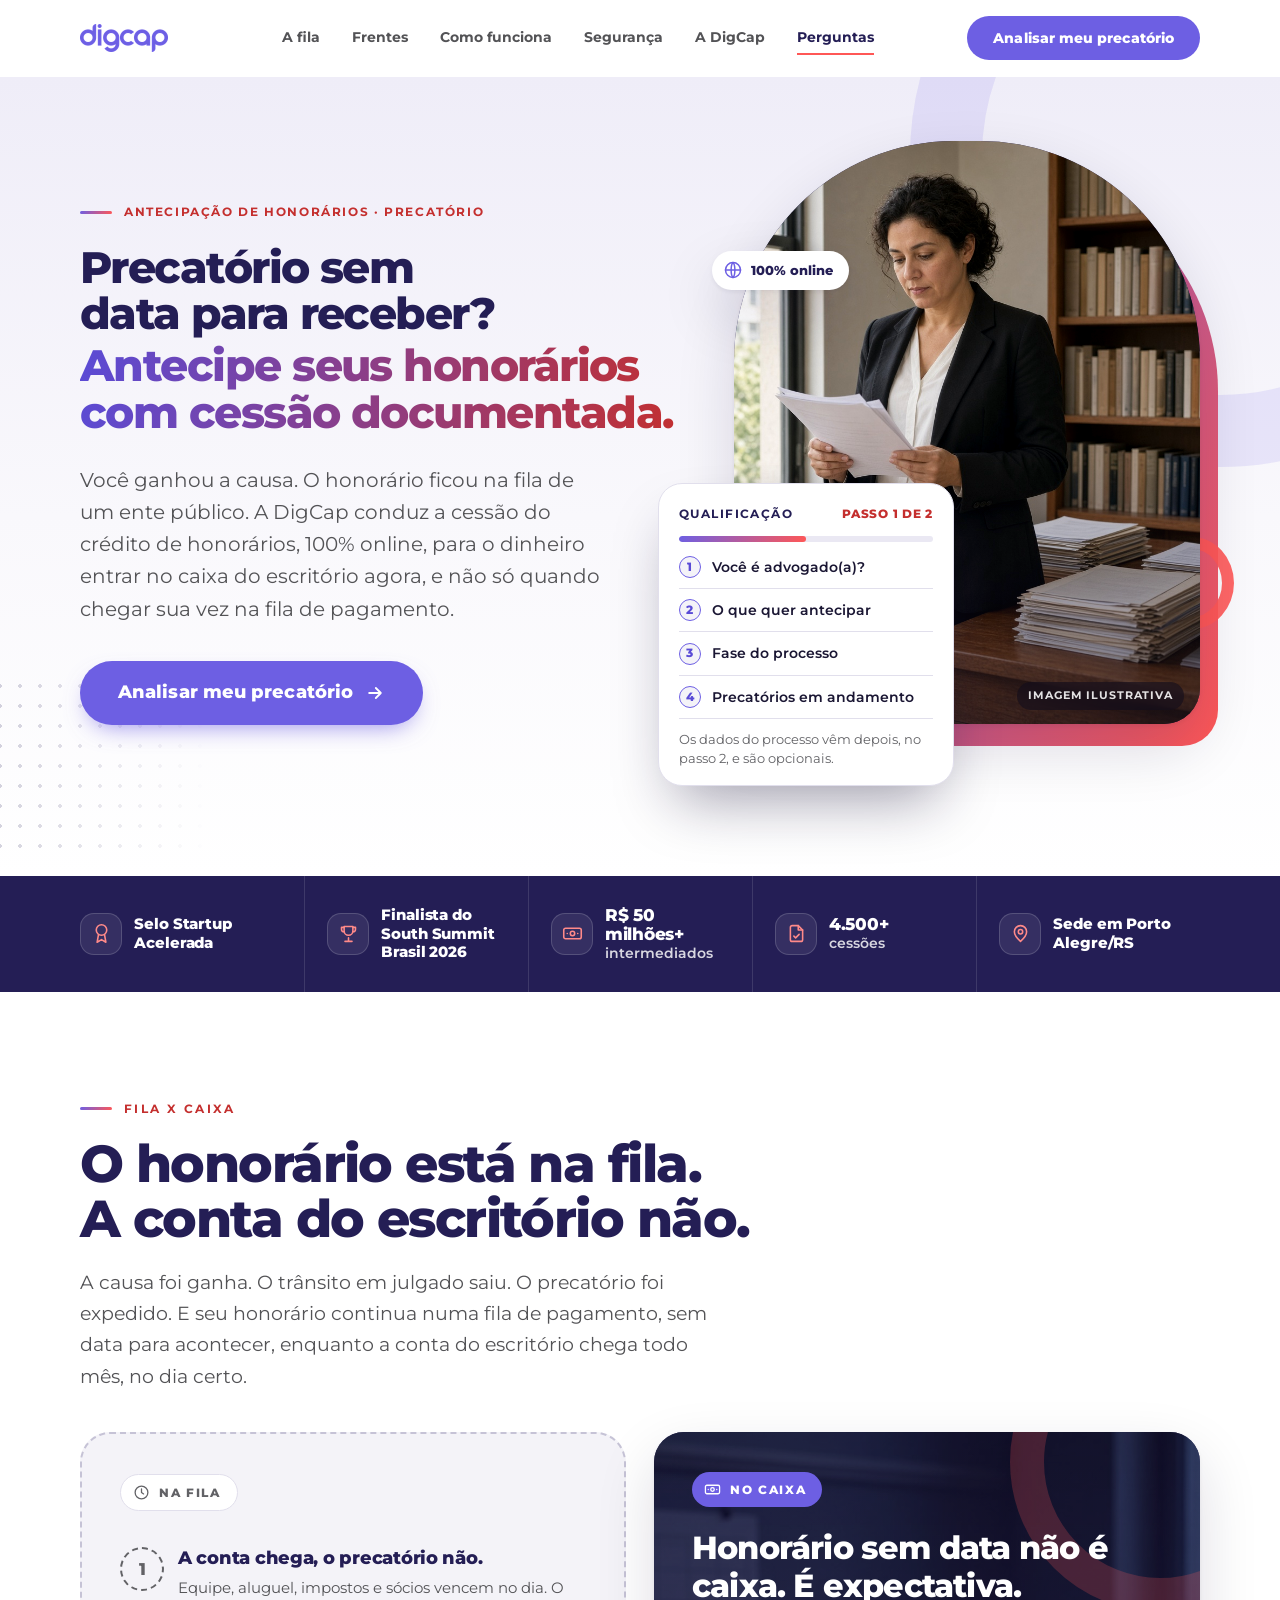
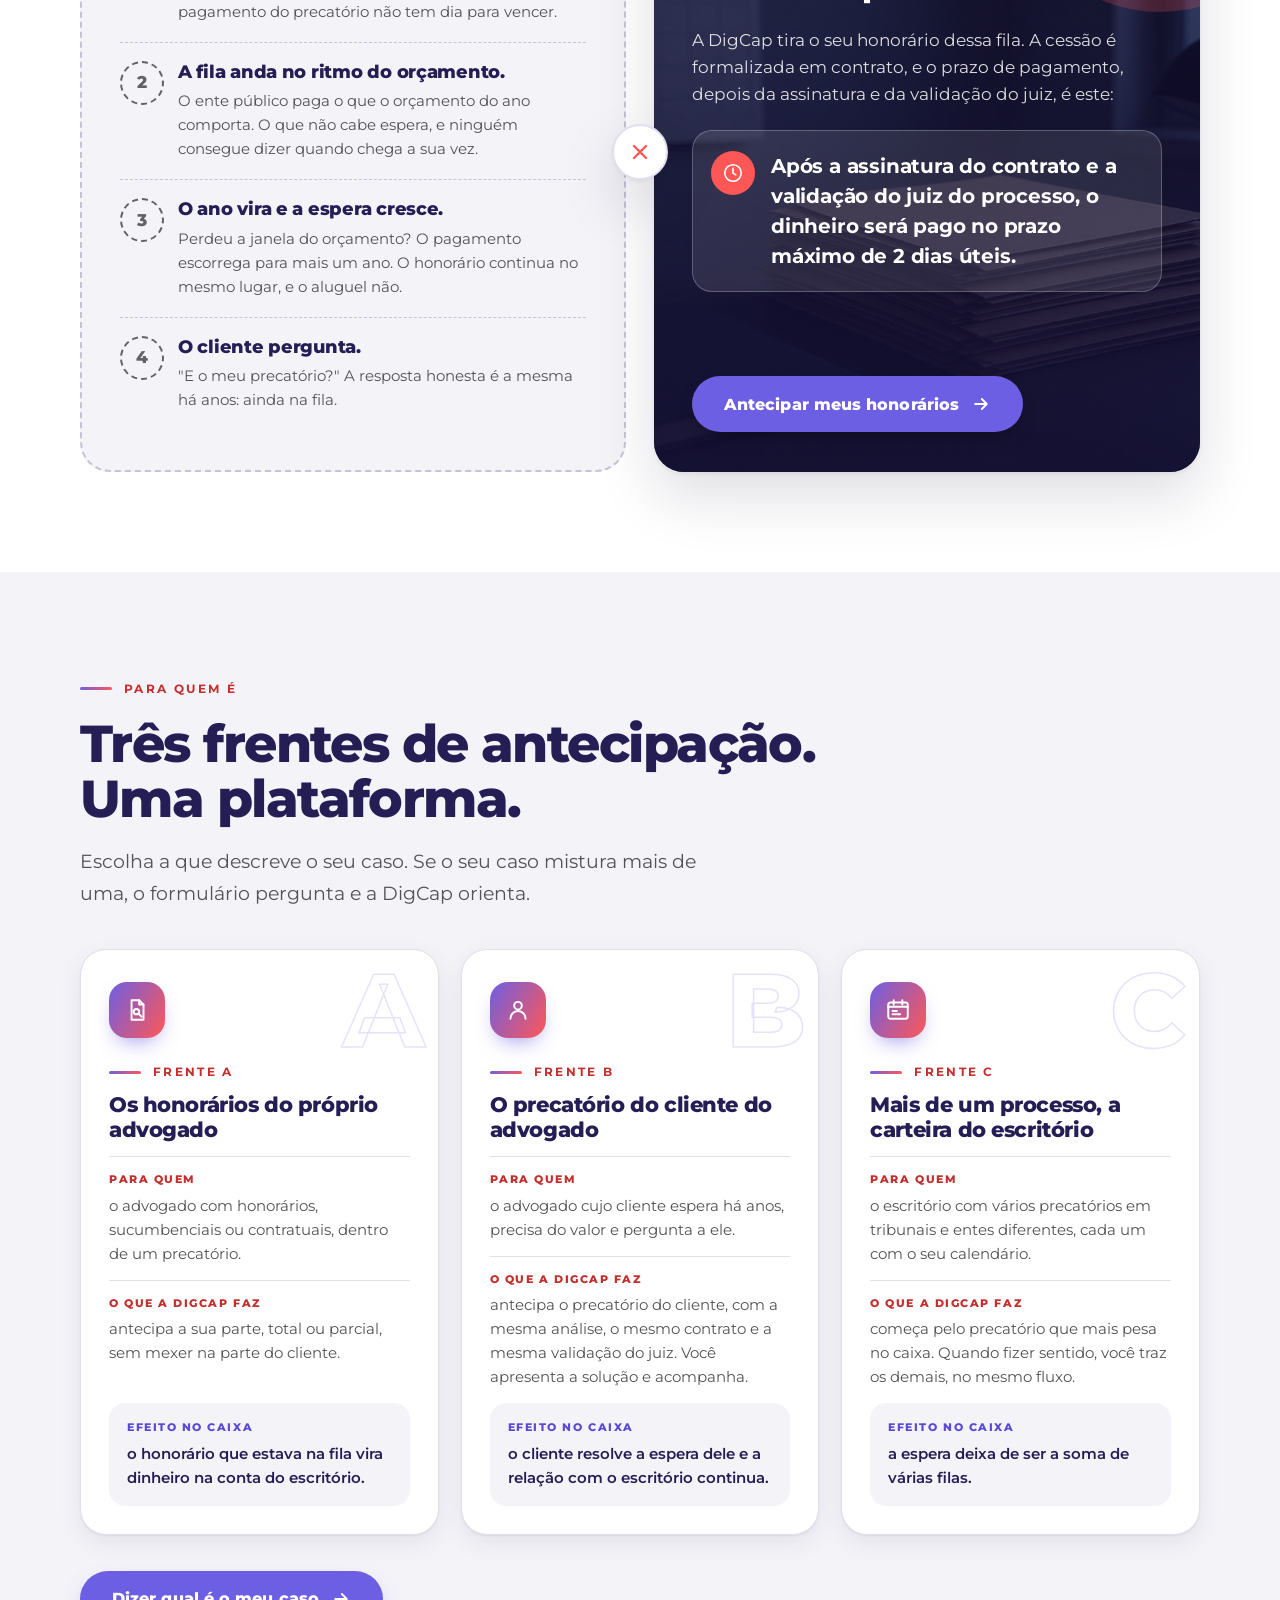
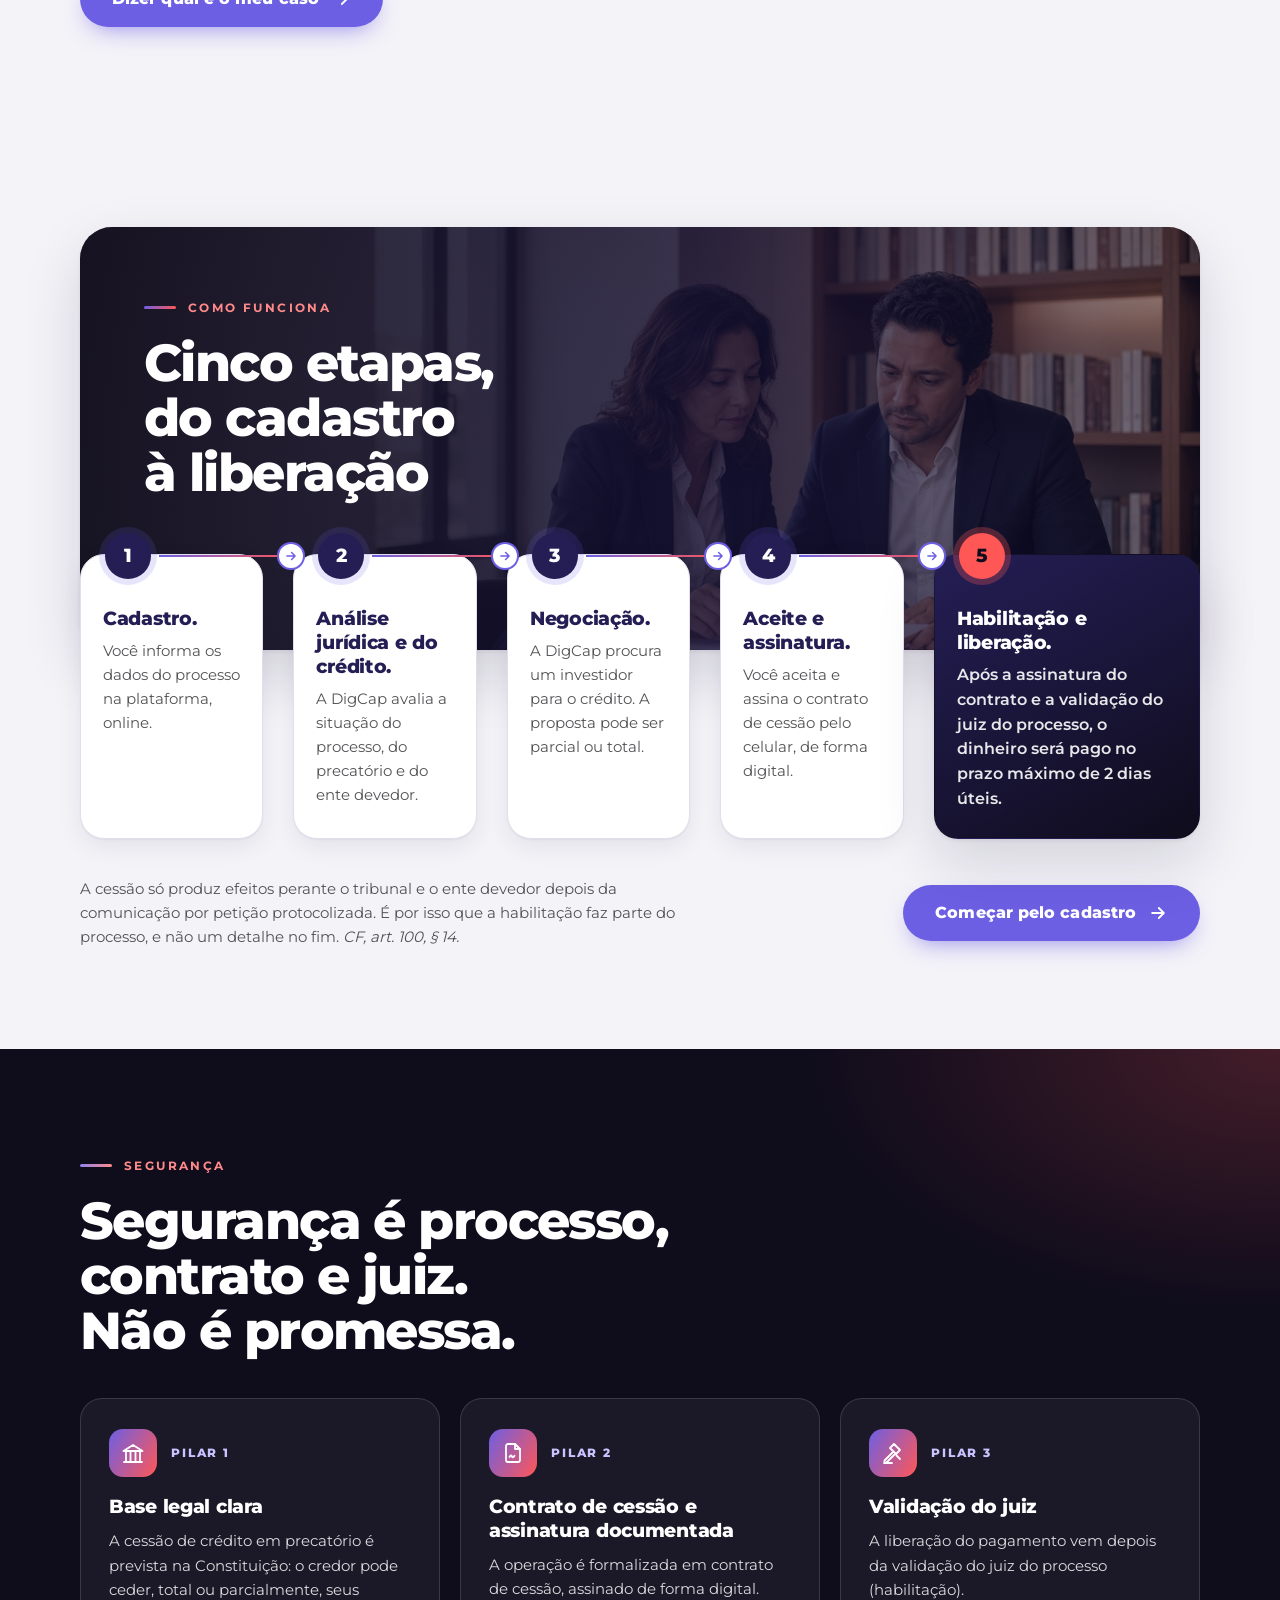
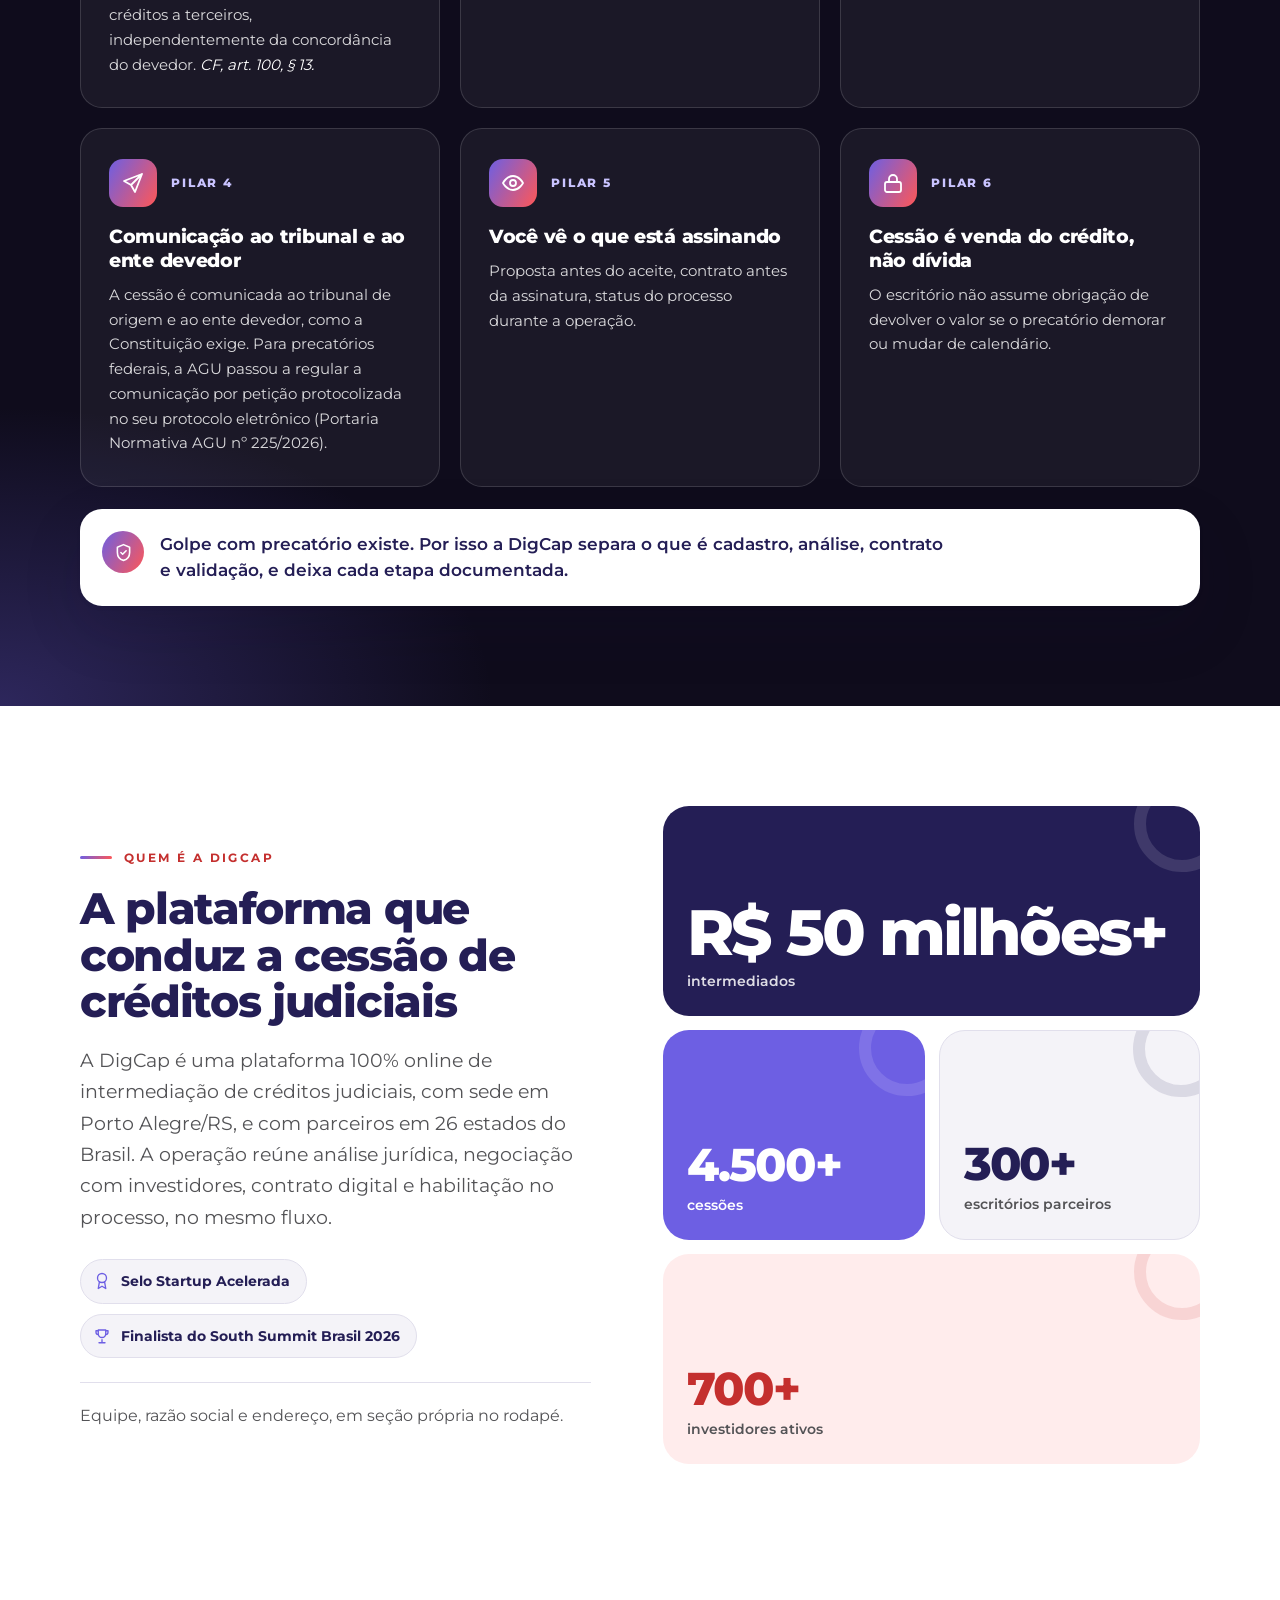
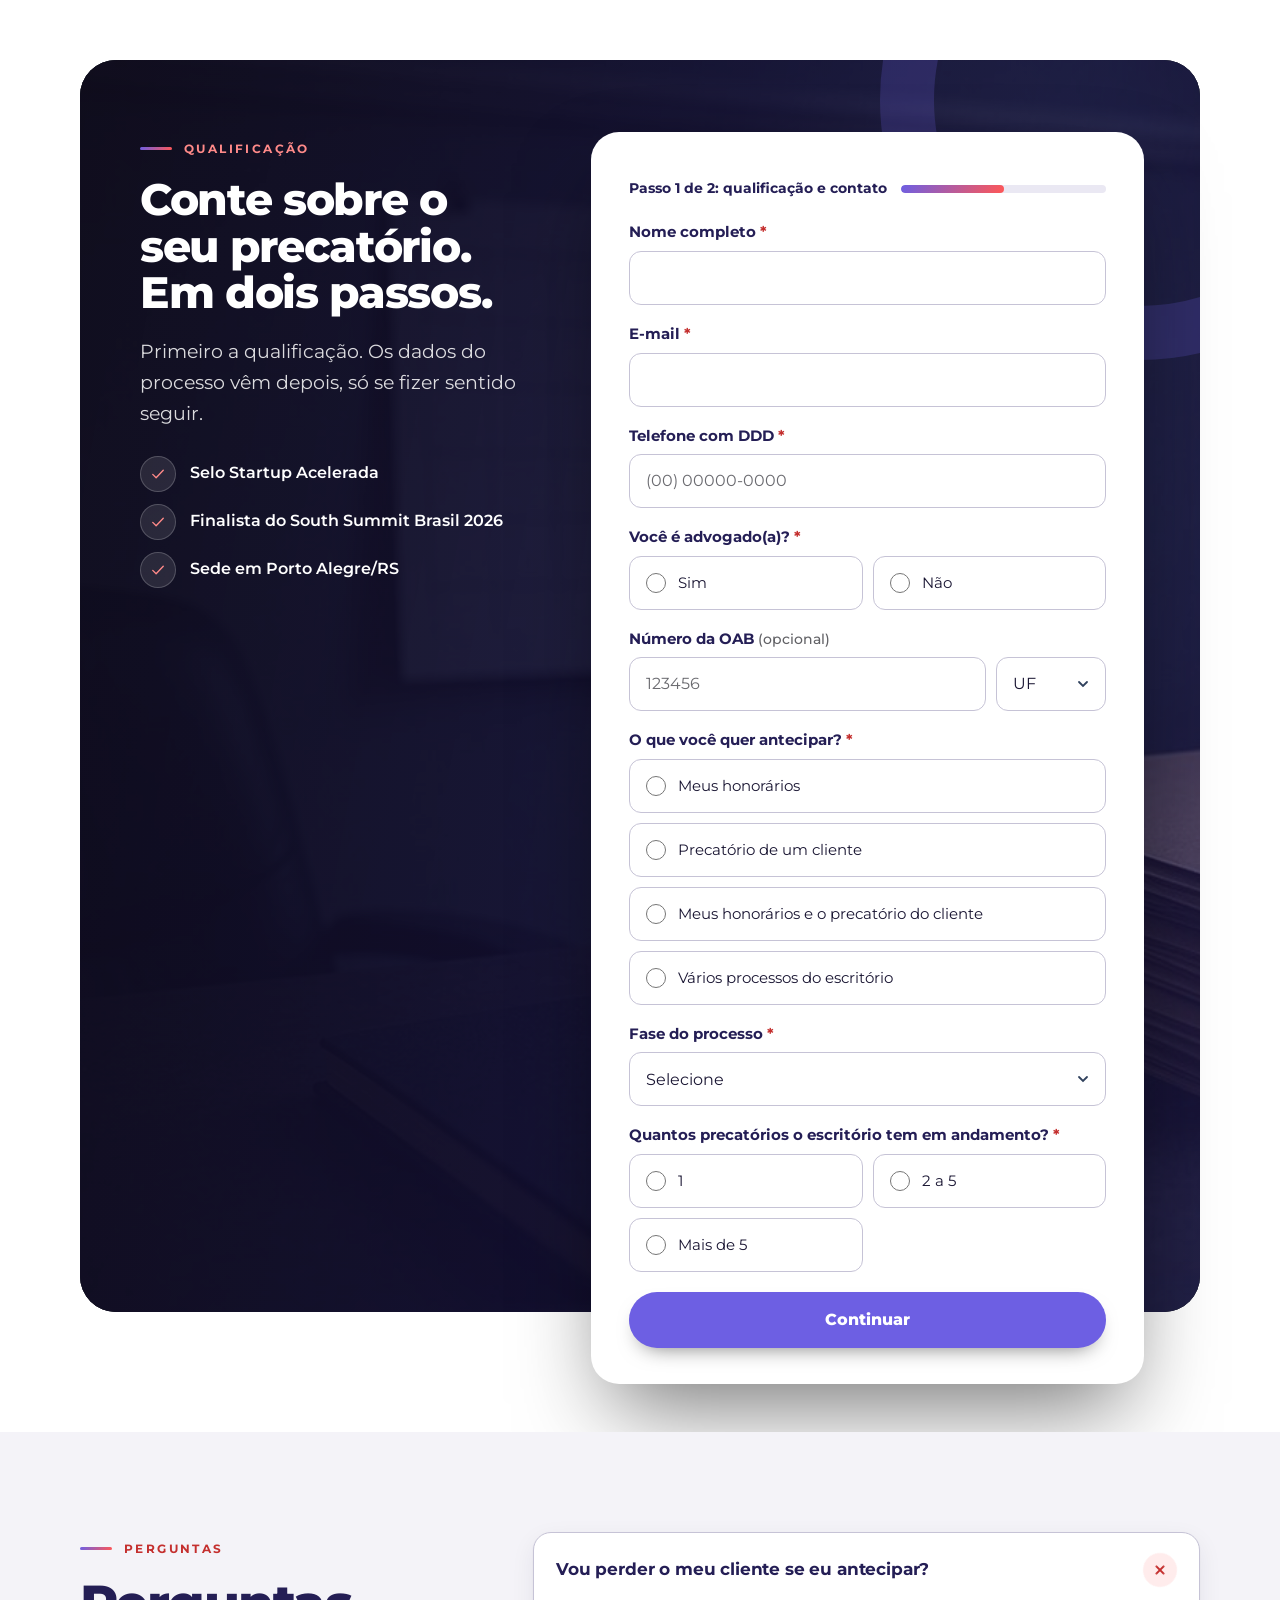
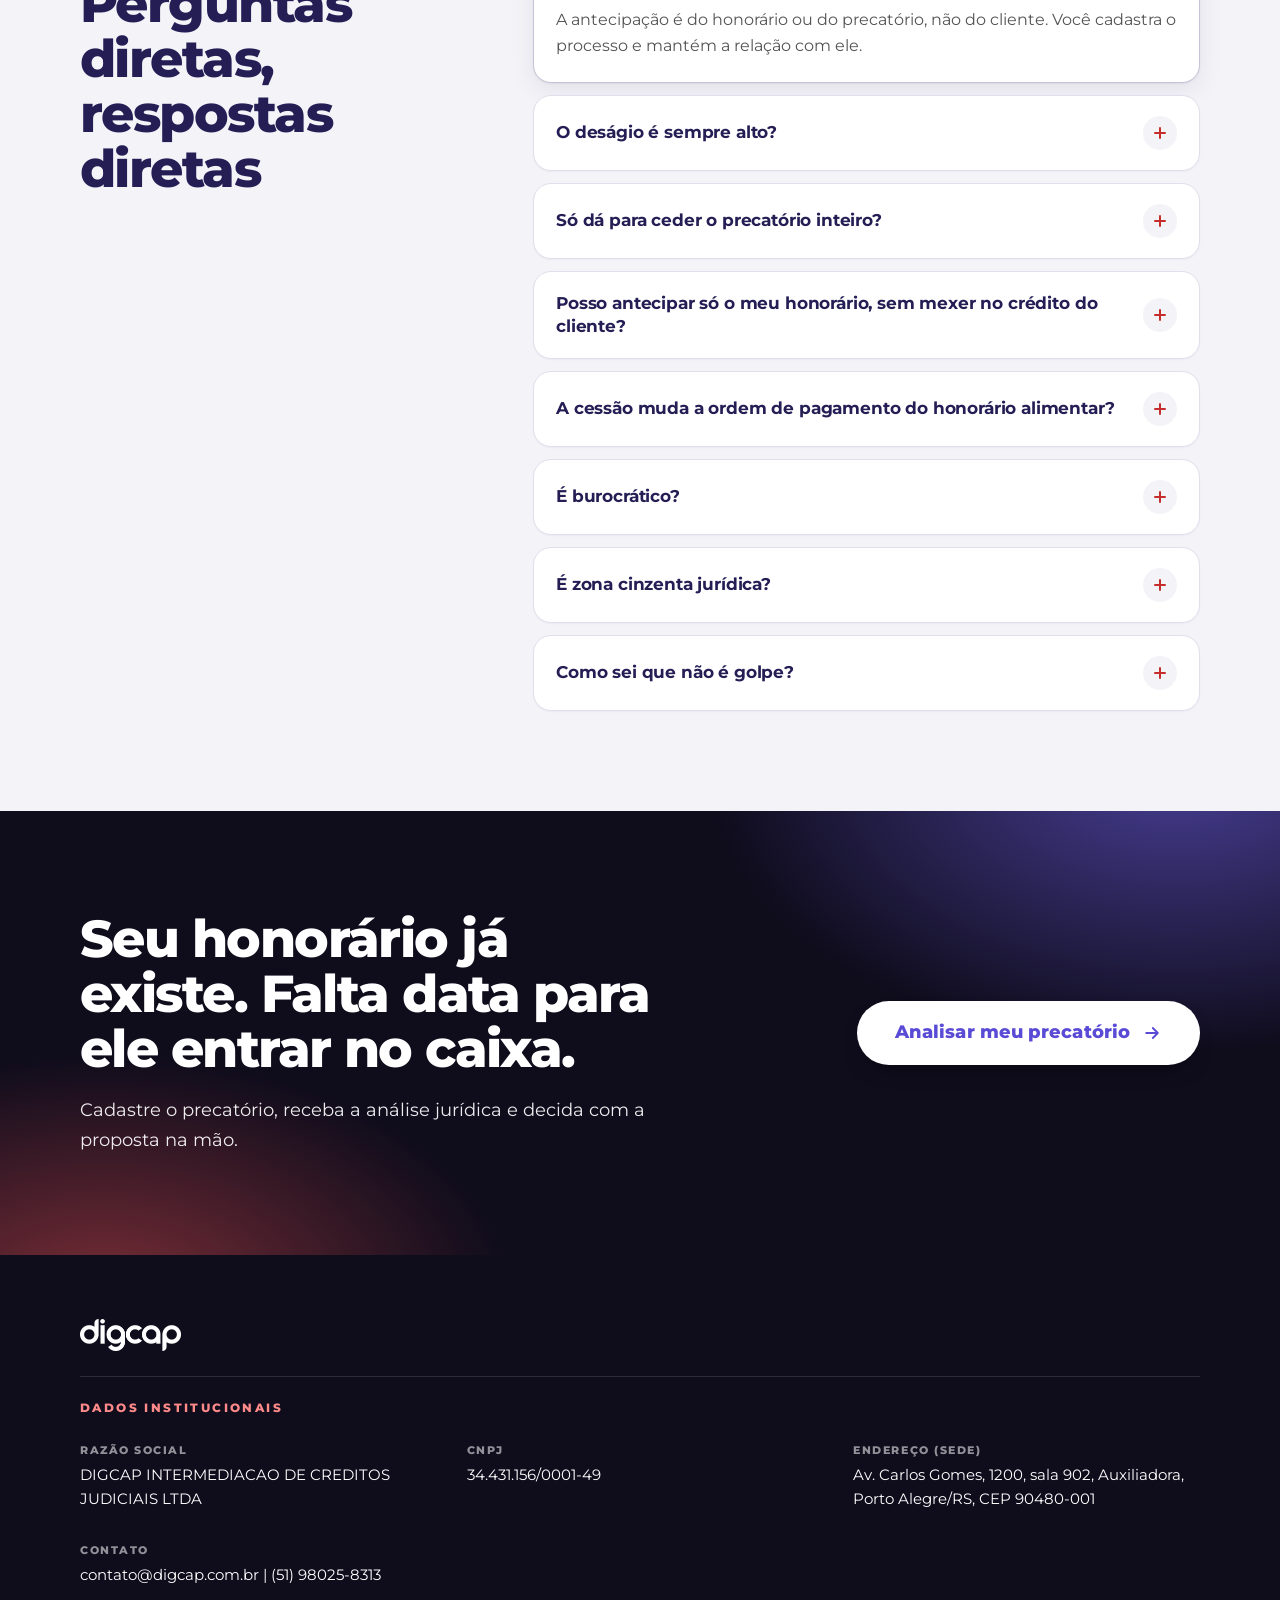
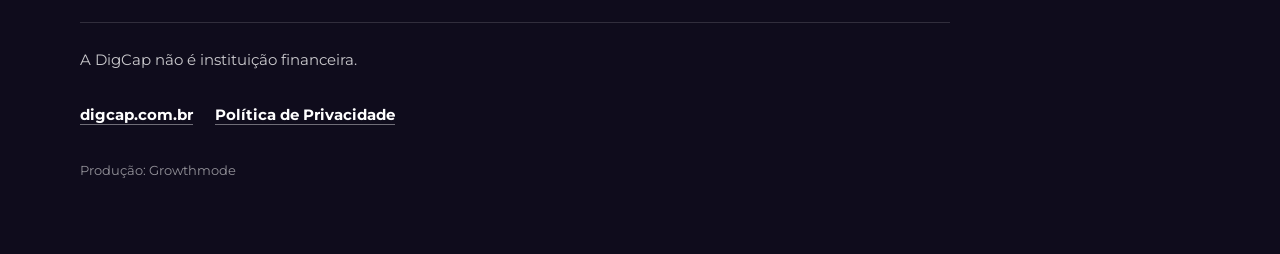
==== commit fffe123f: "DigCap v4: ajustes de texto (prazo 2 dias úteis, headline Precatório, A DigCap 26 estados) Co-author" ====
--- a/precatorio-v4/index.html
+++ b/precatorio-v4/index.html
@@ -17,13 +17,13 @@
 <a class="skip" href="#conteudo">Ir para o conteúdo</a>
 <header class="header" id="topo"><div class="container bar"><a class="logo" href="#hero"><img src="assets/logo/digcap-wordmark-roxo.png" width="88" height="28" alt="DigCap"></a><nav class="nav" aria-label="Seções da página"><a href="#caixa">A fila</a><a href="#para-quem-e">Frentes</a><a href="#como-funciona">Como funciona</a><a href="#seguro">Segurança</a><a href="#quem-e-a-digcap">A DigCap</a><a href="#faq">Perguntas</a></nav><a class="btn btn-p btn-sm" href="#qualificacao">Analisar meu precatório</a></div></header>
 <main id="conteudo">
-<section class="hero3" id="hero" data-section="hero" aria-labelledby="hero-title"><div class="container hero3-in"><div class="hero3-txt"><span class="eyebrow">Antecipação de honorários · Precatório</span><h1 id="hero-title"><span class="h1-a">Precatório sem data para pagar?</span> <span class="h1-b">Antecipe seus honorários com cessão documentada.</span></h1><p class="sub">Você ganhou a causa. O honorário ficou na fila de um ente público. A DigCap conduz a cessão do crédito de honorários, 100% online, para o dinheiro entrar no caixa do escritório agora, e não depois da fila.</p><a class="btn btn-p btn-lg" href="#qualificacao">Analisar meu precatório <svg class="ico-s" viewBox="0 0 24 24" aria-hidden="true"><path d="M5 12h14M13 6l6 6-6 6"/></svg></a></div><div class="hero3-media"><figure class="hero3-photo"><img src="assets/advogada.jpg" alt="Advogada em pé em um escritório, lendo documentos de um processo" width="864" height="1152" fetchpriority="high"><figcaption>Imagem ilustrativa</figcaption></figure><span class="hero3-seal"><svg class="ico-s" viewBox="0 0 24 24" aria-hidden="true"><circle cx="12" cy="12" r="9"/><path d="M3 12h18M12 3c3 3 3 15 0 18M12 3c-3 3-3 15 0 18"/></svg><span>100% online</span></span><aside class="ficha3" aria-label="Prévia da qualificação"><div class="fh"><b>Qualificação</b><span>Passo 1 de 2</span></div><div class="fbar"><i></i></div><ul><li style="--i:0"><span class="qn" aria-hidden="true">1</span> Você é advogado(a)?</li><li style="--i:1"><span class="qn" aria-hidden="true">2</span> O que quer antecipar</li><li style="--i:2"><span class="qn" aria-hidden="true">3</span> Fase do processo</li><li style="--i:3"><span class="qn" aria-hidden="true">4</span> Precatórios em andamento</li></ul><p class="ff">Os dados do processo vêm depois, no passo 2, e são opcionais.</p></aside></div></div></section>
+<section class="hero3" id="hero" data-section="hero" aria-labelledby="hero-title"><div class="container hero3-in"><div class="hero3-txt"><span class="eyebrow">Antecipação de honorários · Precatório</span><h1 id="hero-title"><span class="h1-a">Precatório sem data para receber?</span> <span class="h1-b">Antecipe seus honorários com cessão documentada.</span></h1><p class="sub">Você ganhou a causa. O honorário ficou na fila de um ente público. A DigCap conduz a cessão do crédito de honorários, 100% online, para o dinheiro entrar no caixa do escritório agora, e não só quando chegar sua vez na fila de pagamento.</p><a class="btn btn-p btn-lg" href="#qualificacao">Analisar meu precatório <svg class="ico-s" viewBox="0 0 24 24" aria-hidden="true"><path d="M5 12h14M13 6l6 6-6 6"/></svg></a></div><div class="hero3-media"><figure class="hero3-photo"><img src="assets/advogada.jpg" alt="Advogada em pé em um escritório, lendo documentos de um processo" width="864" height="1152" fetchpriority="high"><figcaption>Imagem ilustrativa</figcaption></figure><span class="hero3-seal"><svg class="ico-s" viewBox="0 0 24 24" aria-hidden="true"><circle cx="12" cy="12" r="9"/><path d="M3 12h18M12 3c3 3 3 15 0 18M12 3c-3 3-3 15 0 18"/></svg><span>100% online</span></span><aside class="ficha3" aria-label="Prévia da qualificação"><div class="fh"><b>Qualificação</b><span>Passo 1 de 2</span></div><div class="fbar"><i></i></div><ul><li style="--i:0"><span class="qn" aria-hidden="true">1</span> Você é advogado(a)?</li><li style="--i:1"><span class="qn" aria-hidden="true">2</span> O que quer antecipar</li><li style="--i:2"><span class="qn" aria-hidden="true">3</span> Fase do processo</li><li style="--i:3"><span class="qn" aria-hidden="true">4</span> Precatórios em andamento</li></ul><p class="ff">Os dados do processo vêm depois, no passo 2, e são opcionais.</p></aside></div></div></section>
 <section class="cred" data-section="credenciais" aria-label="Credenciais"><div class="container"><ul><li class="reveal" style="--d:0.00s"><span class="ci"><svg class="ico-s" viewBox="0 0 24 24" aria-hidden="true"><circle cx="12" cy="8" r="6"/><path d="M15.5 13.5 17 22l-5-3-5 3 1.5-8.5"/></svg></span><span><b class="t">Selo Startup Acelerada</b></span></li><li class="reveal" style="--d:0.06s"><span class="ci"><svg class="ico-s" viewBox="0 0 24 24" aria-hidden="true"><path d="M8 21h8M12 17v4M7 4h10v5a5 5 0 0 1-10 0z"/><path d="M17 5h3v2a3 3 0 0 1-3 3M7 5H4v2a3 3 0 0 0 3 3"/></svg></span><span><b class="t">Finalista do South Summit Brasil 2026</b></span></li><li class="reveal" style="--d:0.12s"><span class="ci"><svg class="ico-s" viewBox="0 0 24 24" aria-hidden="true"><rect x="2" y="6" width="20" height="12" rx="2"/><circle cx="12" cy="12" r="2.5"/><path d="M6 12h.01M18 12h.01"/></svg></span><span><b>R$ 50 milhões+</b> intermediados</span></li><li class="reveal" style="--d:0.18s"><span class="ci"><svg class="ico-s" viewBox="0 0 24 24" aria-hidden="true"><path d="M14 3H7a2 2 0 0 0-2 2v14a2 2 0 0 0 2 2h10a2 2 0 0 0 2-2V8z"/><path d="M14 3v5h5"/><path d="m9 15 2 2 4-4"/></svg></span><span><b>4.500+</b> cessões</span></li><li class="reveal" style="--d:0.24s"><span class="ci"><svg class="ico-s" viewBox="0 0 24 24" aria-hidden="true"><path d="M12 21s7-6.2 7-11a7 7 0 0 0-14 0c0 4.8 7 11 7 11z"/><circle cx="12" cy="10" r="2.5"/></svg></span><span><b class="t">Sede em Porto Alegre/RS</b></span></li></ul></div></section>
-<section class="section " id="caixa" data-section="caixa"><div class="container"><div class="head reveal"><span class="eyebrow">Fila x caixa</span><h2>O honorário está na fila. A conta do escritório não.</h2><div class="lede"><p>A causa foi ganha. O trânsito em julgado saiu. O precatório foi expedido. E o seu honorário continua numa fila sem data, enquanto a conta do escritório chega todo mês, no dia certo.</p></div></div><div class="versus"><div class="vs-col vs-fila"><span class="vs-tag"><svg class="ico-s" viewBox="0 0 24 24" aria-hidden="true"><circle cx="12" cy="12" r="9"/><path d="M12 7v5l3 2"/></svg> Na fila</span><ol class="fila"><li class="reveal" style="--d:0.00s"><span class="n" aria-hidden="true">1</span><div><h3>A conta chega, o precatório não.</h3><p>Equipe, aluguel, impostos e sócios vencem no dia. O pagamento do precatório não tem dia para vencer.</p></div></li><li class="reveal" style="--d:0.07s"><span class="n" aria-hidden="true">2</span><div><h3>A fila anda no ritmo do orçamento.</h3><p>O ente público paga o que o orçamento do ano comporta. O que não cabe espera, e ninguém consegue dizer quando chega a sua vez.</p></div></li><li class="reveal" style="--d:0.14s"><span class="n" aria-hidden="true">3</span><div><h3>O ano vira e a espera cresce.</h3><p>Perdeu a janela do orçamento? O pagamento escorrega para mais um ano. O honorário continua no mesmo lugar, e o aluguel não.</p></div></li><li class="reveal" style="--d:0.21s"><span class="n" aria-hidden="true">4</span><div><h3>O cliente pergunta.</h3><p>"E o meu precatório?" A resposta honesta é a mesma há anos: ainda na fila.</p></div></li></ol></div><span class="vs-sep" aria-hidden="true"><svg class="ico-s" viewBox="0 0 24 24" aria-hidden="true"><path d="M6 6l12 12M18 6 6 18"/></svg></span><div class="vs-col vs-caixa"><span class="vs-tag"><svg class="ico-s" viewBox="0 0 24 24" aria-hidden="true"><rect x="2" y="6" width="20" height="12" rx="2"/><circle cx="12" cy="12" r="2.5"/><path d="M6 12h.01M18 12h.01"/></svg> No caixa</span><p class="pull reveal">Honorário sem data não é caixa. É expectativa.</p><p class="fp reveal">A DigCap tira o seu honorário dessa fila. A cessão é formalizada em contrato, e o prazo de pagamento, depois da assinatura e da validação do juiz, é este:</p><blockquote class="prazo reveal"><span class="pi"><svg class="ico-s" viewBox="0 0 24 24" aria-hidden="true"><circle cx="12" cy="12" r="9"/><path d="M12 7v5l3 2"/></svg></span><span>Após a assinatura do contrato e a validação do juiz do processo, o dinheiro será pago no prazo máximo de 5 dias úteis.</span></blockquote><p class="vs-cta reveal"><a class="btn btn-p" href="#qualificacao">Antecipar meus honorários <svg class="ico-s" viewBox="0 0 24 24" aria-hidden="true"><path d="M5 12h14M13 6l6 6-6 6"/></svg></a></p></div></div></div></section>
+<section class="section " id="caixa" data-section="caixa"><div class="container"><div class="head reveal"><span class="eyebrow">Fila x caixa</span><h2>O honorário está na fila. A conta do escritório não.</h2><div class="lede"><p>A causa foi ganha. O trânsito em julgado saiu. O precatório foi expedido. E seu honorário continua numa fila de pagamento, sem data para acontecer, enquanto a conta do escritório chega todo mês, no dia certo.</p></div></div><div class="versus"><div class="vs-col vs-fila"><span class="vs-tag"><svg class="ico-s" viewBox="0 0 24 24" aria-hidden="true"><circle cx="12" cy="12" r="9"/><path d="M12 7v5l3 2"/></svg> Na fila</span><ol class="fila"><li class="reveal" style="--d:0.00s"><span class="n" aria-hidden="true">1</span><div><h3>A conta chega, o precatório não.</h3><p>Equipe, aluguel, impostos e sócios vencem no dia. O pagamento do precatório não tem dia para vencer.</p></div></li><li class="reveal" style="--d:0.07s"><span class="n" aria-hidden="true">2</span><div><h3>A fila anda no ritmo do orçamento.</h3><p>O ente público paga o que o orçamento do ano comporta. O que não cabe espera, e ninguém consegue dizer quando chega a sua vez.</p></div></li><li class="reveal" style="--d:0.14s"><span class="n" aria-hidden="true">3</span><div><h3>O ano vira e a espera cresce.</h3><p>Perdeu a janela do orçamento? O pagamento escorrega para mais um ano. O honorário continua no mesmo lugar, e o aluguel não.</p></div></li><li class="reveal" style="--d:0.21s"><span class="n" aria-hidden="true">4</span><div><h3>O cliente pergunta.</h3><p>"E o meu precatório?" A resposta honesta é a mesma há anos: ainda na fila.</p></div></li></ol></div><span class="vs-sep" aria-hidden="true"><svg class="ico-s" viewBox="0 0 24 24" aria-hidden="true"><path d="M6 6l12 12M18 6 6 18"/></svg></span><div class="vs-col vs-caixa"><span class="vs-tag"><svg class="ico-s" viewBox="0 0 24 24" aria-hidden="true"><rect x="2" y="6" width="20" height="12" rx="2"/><circle cx="12" cy="12" r="2.5"/><path d="M6 12h.01M18 12h.01"/></svg> No caixa</span><p class="pull reveal">Honorário sem data não é caixa. É expectativa.</p><p class="fp reveal">A DigCap tira o seu honorário dessa fila. A cessão é formalizada em contrato, e o prazo de pagamento, depois da assinatura e da validação do juiz, é este:</p><blockquote class="prazo reveal"><span class="pi"><svg class="ico-s" viewBox="0 0 24 24" aria-hidden="true"><circle cx="12" cy="12" r="9"/><path d="M12 7v5l3 2"/></svg></span><span>Após a assinatura do contrato e a validação do juiz do processo, o dinheiro será pago no prazo máximo de 2 dias úteis.</span></blockquote><p class="vs-cta reveal"><a class="btn btn-p" href="#qualificacao">Antecipar meus honorários <svg class="ico-s" viewBox="0 0 24 24" aria-hidden="true"><path d="M5 12h14M13 6l6 6-6 6"/></svg></a></p></div></div></div></section>
 <section class="section sec-soft" id="para-quem-e" data-section="para-quem-e"><div class="container"><div class="head reveal"><span class="eyebrow">Para quem é</span><h2>Três frentes de antecipação. Uma plataforma.</h2><div class="lede"><p>Escolha a que descreve o seu caso. Se o seu caso mistura mais de uma, o formulário pergunta e a DigCap orienta.</p></div></div><div class="cards4"><article class="fcard4 reveal" style="--d:0.00s" data-front="a"><span class="gl" aria-hidden="true">A</span><div class="fc-top"><span class="ic"><svg class="ico-s" viewBox="0 0 24 24" aria-hidden="true"><path d="M7 3h7l4 4v14H7z"/><path d="M14 3v4h4"/><circle cx="11.5" cy="13.5" r="2.5"/><path d="M13.3 15.3L16 18"/></svg></span><span class="eyebrow">Frente A</span><h3>Os honorários do próprio advogado</h3></div><div class="fc-rows"><div class="frow4"><span class="fl">Para quem</span><p>o advogado com honorários, sucumbenciais ou contratuais, dentro de um precatório.</p></div><div class="frow4"><span class="fl">O que a DigCap faz</span><p>antecipa a sua parte, total ou parcial, sem mexer na parte do cliente.</p></div><div class="frow4 fx"><span class="fl">Efeito no caixa</span><p>o honorário que estava na fila vira dinheiro na conta do escritório.</p></div></div></article><article class="fcard4 reveal" style="--d:0.08s" data-front="b"><span class="gl" aria-hidden="true">B</span><div class="fc-top"><span class="ic"><svg class="ico-s" viewBox="0 0 24 24" aria-hidden="true"><circle cx="12" cy="8" r="3.5"/><path d="M5 20a7 7 0 0 1 14 0"/></svg></span><span class="eyebrow">Frente B</span><h3>O precatório do cliente do advogado</h3></div><div class="fc-rows"><div class="frow4"><span class="fl">Para quem</span><p>o advogado cujo cliente espera há anos, precisa do valor e pergunta a ele.</p></div><div class="frow4"><span class="fl">O que a DigCap faz</span><p>antecipa o precatório do cliente, com a mesma análise, o mesmo contrato e a mesma validação do juiz. Você apresenta a solução e acompanha.</p></div><div class="frow4 fx"><span class="fl">Efeito no caixa</span><p>o cliente resolve a espera dele e a relação com o escritório continua.</p></div></div></article><article class="fcard4 reveal" style="--d:0.16s" data-front="c"><span class="gl" aria-hidden="true">C</span><div class="fc-top"><span class="ic"><svg class="ico-s" viewBox="0 0 24 24" aria-hidden="true"><rect x="3" y="5" width="18" height="15" rx="2"/><path d="M3 9h18M8 3v4M16 3v4"/><path d="M7 13h4M7 16h7"/></svg></span><span class="eyebrow">Frente C</span><h3>Mais de um processo, a carteira do escritório</h3></div><div class="fc-rows"><div class="frow4"><span class="fl">Para quem</span><p>o escritório com vários precatórios em tribunais e entes diferentes, cada um com o seu calendário.</p></div><div class="frow4"><span class="fl">O que a DigCap faz</span><p>começa pelo precatório que mais pesa no caixa. Quando fizer sentido, você traz os demais, no mesmo fluxo.</p></div><div class="frow4 fx"><span class="fl">Efeito no caixa</span><p>a espera deixa de ser a soma de várias filas.</p></div></div></article></div><p class="cta-row reveal"><a class="btn btn-p" href="#qualificacao">Dizer qual é o meu caso <svg class="ico-s" viewBox="0 0 24 24" aria-hidden="true"><path d="M5 12h14M13 6l6 6-6 6"/></svg></a></p></div></section>
-<section class="section como3" id="como-funciona" data-section="como-funciona"><div class="container"><div class="como-banner"><img src="assets/hero-escritorio.jpg" alt="Duas pessoas analisando documentos de um processo em uma mesa de escritório" width="1280" height="720" loading="lazy"><div class="como-banner-in reveal"><span class="eyebrow">Como funciona</span><h2>Cinco etapas, do cadastro à liberação</h2></div></div><ol class="steps steps4"><li class="step reveal" style="--d:0.00s"><span class="n">1</span><span class="link" aria-hidden="true"><span class="ar ar-r"><svg class="ico-s" viewBox="0 0 24 24" aria-hidden="true"><path d="M5 12h14M13 6l6 6-6 6"/></svg></span><span class="ar ar-d"><svg class="ico-s" viewBox="0 0 24 24" aria-hidden="true"><path d="M12 5v14M6 13l6 6 6-6"/></svg></span></span><h3>Cadastro.</h3><p>Você informa os dados do processo na plataforma, online.</p></li><li class="step reveal" style="--d:0.07s"><span class="n">2</span><span class="link" aria-hidden="true"><span class="ar ar-r"><svg class="ico-s" viewBox="0 0 24 24" aria-hidden="true"><path d="M5 12h14M13 6l6 6-6 6"/></svg></span><span class="ar ar-d"><svg class="ico-s" viewBox="0 0 24 24" aria-hidden="true"><path d="M12 5v14M6 13l6 6 6-6"/></svg></span></span><h3>Análise jurídica e do crédito.</h3><p>A DigCap avalia a situação do processo, do precatório e do ente devedor.</p></li><li class="step reveal" style="--d:0.14s"><span class="n">3</span><span class="link" aria-hidden="true"><span class="ar ar-r"><svg class="ico-s" viewBox="0 0 24 24" aria-hidden="true"><path d="M5 12h14M13 6l6 6-6 6"/></svg></span><span class="ar ar-d"><svg class="ico-s" viewBox="0 0 24 24" aria-hidden="true"><path d="M12 5v14M6 13l6 6 6-6"/></svg></span></span><h3>Negociação.</h3><p>A DigCap procura um investidor para o crédito. A proposta pode ser parcial ou total.</p></li><li class="step reveal" style="--d:0.21s"><span class="n">4</span><span class="link" aria-hidden="true"><span class="ar ar-r"><svg class="ico-s" viewBox="0 0 24 24" aria-hidden="true"><path d="M5 12h14M13 6l6 6-6 6"/></svg></span><span class="ar ar-d"><svg class="ico-s" viewBox="0 0 24 24" aria-hidden="true"><path d="M12 5v14M6 13l6 6 6-6"/></svg></span></span><h3>Aceite e assinatura.</h3><p>Você aceita e assina o contrato de cessão pelo celular, de forma digital.</p></li><li class="step reveal" style="--d:0.28s"><span class="n">5</span><h3>Habilitação e liberação.</h3><p>Após a assinatura do contrato e a validação do juiz do processo, o dinheiro será pago no prazo máximo de 5 dias úteis.</p></li></ol><div class="como-foot reveal"><p class="passo-nota">A cessão só produz efeitos perante o tribunal e o ente devedor depois da comunicação por petição protocolizada. É por isso que a habilitação faz parte do processo, e não um detalhe no fim. <em>CF, art. 100, § 14.</em></p><a class="btn btn-p" href="#qualificacao">Começar pelo cadastro <svg class="ico-s" viewBox="0 0 24 24" aria-hidden="true"><path d="M5 12h14M13 6l6 6-6 6"/></svg></a></div></div></section>
+<section class="section como3" id="como-funciona" data-section="como-funciona"><div class="container"><div class="como-banner"><img src="assets/hero-escritorio.jpg" alt="Duas pessoas analisando documentos de um processo em uma mesa de escritório" width="1280" height="720" loading="lazy"><div class="como-banner-in reveal"><span class="eyebrow">Como funciona</span><h2>Cinco etapas, do cadastro à liberação</h2></div></div><ol class="steps steps4"><li class="step reveal" style="--d:0.00s"><span class="n">1</span><span class="link" aria-hidden="true"><span class="ar ar-r"><svg class="ico-s" viewBox="0 0 24 24" aria-hidden="true"><path d="M5 12h14M13 6l6 6-6 6"/></svg></span><span class="ar ar-d"><svg class="ico-s" viewBox="0 0 24 24" aria-hidden="true"><path d="M12 5v14M6 13l6 6 6-6"/></svg></span></span><h3>Cadastro.</h3><p>Você informa os dados do processo na plataforma, online.</p></li><li class="step reveal" style="--d:0.07s"><span class="n">2</span><span class="link" aria-hidden="true"><span class="ar ar-r"><svg class="ico-s" viewBox="0 0 24 24" aria-hidden="true"><path d="M5 12h14M13 6l6 6-6 6"/></svg></span><span class="ar ar-d"><svg class="ico-s" viewBox="0 0 24 24" aria-hidden="true"><path d="M12 5v14M6 13l6 6 6-6"/></svg></span></span><h3>Análise jurídica e do crédito.</h3><p>A DigCap avalia a situação do processo, do precatório e do ente devedor.</p></li><li class="step reveal" style="--d:0.14s"><span class="n">3</span><span class="link" aria-hidden="true"><span class="ar ar-r"><svg class="ico-s" viewBox="0 0 24 24" aria-hidden="true"><path d="M5 12h14M13 6l6 6-6 6"/></svg></span><span class="ar ar-d"><svg class="ico-s" viewBox="0 0 24 24" aria-hidden="true"><path d="M12 5v14M6 13l6 6 6-6"/></svg></span></span><h3>Negociação.</h3><p>A DigCap procura um investidor para o crédito. A proposta pode ser parcial ou total.</p></li><li class="step reveal" style="--d:0.21s"><span class="n">4</span><span class="link" aria-hidden="true"><span class="ar ar-r"><svg class="ico-s" viewBox="0 0 24 24" aria-hidden="true"><path d="M5 12h14M13 6l6 6-6 6"/></svg></span><span class="ar ar-d"><svg class="ico-s" viewBox="0 0 24 24" aria-hidden="true"><path d="M12 5v14M6 13l6 6 6-6"/></svg></span></span><h3>Aceite e assinatura.</h3><p>Você aceita e assina o contrato de cessão pelo celular, de forma digital.</p></li><li class="step reveal" style="--d:0.28s"><span class="n">5</span><h3>Habilitação e liberação.</h3><p>Após a assinatura do contrato e a validação do juiz do processo, o dinheiro será pago no prazo máximo de 2 dias úteis.</p></li></ol><div class="como-foot reveal"><p class="passo-nota">A cessão só produz efeitos perante o tribunal e o ente devedor depois da comunicação por petição protocolizada. É por isso que a habilitação faz parte do processo, e não um detalhe no fim. <em>CF, art. 100, § 14.</em></p><a class="btn btn-p" href="#qualificacao">Começar pelo cadastro <svg class="ico-s" viewBox="0 0 24 24" aria-hidden="true"><path d="M5 12h14M13 6l6 6-6 6"/></svg></a></div></div></section>
 <section class="section seg3 seg4 on-dark" id="seguro" data-section="seguro"><div class="container"><div class="head reveal"><span class="eyebrow">Segurança</span><h2>Segurança é processo, contrato e juiz. Não é promessa.</h2></div><ul class="pgrid"><li class="pillar4 reveal" style="--d:0.00s"><div class="pt"><span class="pi"><svg class="ico-s" viewBox="0 0 24 24" aria-hidden="true"><path d="M3 21h18M5 21V10M9.5 21V10M14.5 21V10M19 21V10M2.5 10 12 4l9.5 6z"/></svg></span><span class="pn">Pilar 1</span></div><h3>Base legal clara</h3><p>A cessão de crédito em precatório é prevista na Constituição: o credor pode ceder, total ou parcialmente, seus créditos a terceiros, independentemente da concordância do devedor. <em>CF, art. 100, § 13.</em></p></li><li class="pillar4 reveal" style="--d:0.08s"><div class="pt"><span class="pi"><svg class="ico-s" viewBox="0 0 24 24" aria-hidden="true"><path d="M14 3H7a2 2 0 0 0-2 2v14a2 2 0 0 0 2 2h10a2 2 0 0 0 2-2V8z"/><path d="M14 3v5h5"/><path d="M8.5 16c1.2-2 2-2 2.5-.5s1.3 1 2.5-.8"/></svg></span><span class="pn">Pilar 2</span></div><h3>Contrato de cessão e assinatura documentada</h3><p>A operação é formalizada em contrato de cessão, assinado de forma digital.</p></li><li class="pillar4 reveal" style="--d:0.16s"><div class="pt"><span class="pi"><svg class="ico-s" viewBox="0 0 24 24" aria-hidden="true"><path d="m14 13-8.5 8.5a1.5 1.5 0 0 1-2-2L12 11M9 7l4-4 6 6-4 4zM15.5 14.5 19 18M3 22h8"/></svg></span><span class="pn">Pilar 3</span></div><h3>Validação do juiz</h3><p>A liberação do pagamento vem depois da validação do juiz do processo (habilitação).</p></li><li class="pillar4 reveal" style="--d:0.00s"><div class="pt"><span class="pi"><svg class="ico-s" viewBox="0 0 24 24" aria-hidden="true"><path d="M21 3 10 14M21 3l-7 18-4-7-7-4z"/></svg></span><span class="pn">Pilar 4</span></div><h3>Comunicação ao tribunal e ao ente devedor</h3><p>A cessão é comunicada ao tribunal de origem e ao ente devedor, como a Constituição exige. Para precatórios federais, a AGU passou a regular a comunicação por petição protocolizada no seu protocolo eletrônico (Portaria Normativa AGU nº 225/2026).</p></li><li class="pillar4 reveal" style="--d:0.08s"><div class="pt"><span class="pi"><svg class="ico-s" viewBox="0 0 24 24" aria-hidden="true"><path d="M2 12s3.6-7 10-7 10 7 10 7-3.6 7-10 7S2 12 2 12z"/><circle cx="12" cy="12" r="3"/></svg></span><span class="pn">Pilar 5</span></div><h3>Você vê o que está assinando</h3><p>Proposta antes do aceite, contrato antes da assinatura, status do processo durante a operação.</p></li><li class="pillar4 reveal" style="--d:0.16s"><div class="pt"><span class="pi"><svg class="ico-s" viewBox="0 0 24 24" aria-hidden="true"><rect x="4" y="11" width="16" height="10" rx="2"/><path d="M8 11V8a4 4 0 0 1 8 0v3"/></svg></span><span class="pn">Pilar 6</span></div><h3>Cessão é venda do crédito, não dívida</h3><p>O escritório não assume obrigação de devolver o valor se o precatório demorar ou mudar de calendário.</p></li></ul><p class="closing reveal"><span class="ci"><svg class="ico-s" viewBox="0 0 24 24" aria-hidden="true"><path d="M12 3 5 6v6c0 4.5 3 8 7 9 4-1 7-4.5 7-9V6z"/><path d="m9 12 2 2 4-4"/></svg></span><span>Golpe com precatório existe. Por isso a DigCap separa o que é cadastro, análise, contrato e validação, e deixa cada etapa documentada.</span></p></div></section>
-<section class="section " id="quem-e-a-digcap" data-section="quem-e-a-digcap"><div class="container"><div class="quem3"><div class="quem3-txt reveal"><span class="eyebrow">Quem é a DigCap</span><h2>A plataforma que conduz a cessão de créditos judiciais</h2><div class="lede"><p>A DigCap é uma plataforma 100% online de intermediação de créditos judiciais, com sede em Porto Alegre/RS. A operação reúne análise jurídica, negociação com investidores, contrato digital e habilitação no processo, no mesmo fluxo.</p></div><ul class="badges3"><li><svg class="ico-s" viewBox="0 0 24 24" aria-hidden="true"><circle cx="12" cy="8" r="6"/><path d="M15.5 13.5 17 22l-5-3-5 3 1.5-8.5"/></svg>Selo Startup Acelerada</li><li><svg class="ico-s" viewBox="0 0 24 24" aria-hidden="true"><path d="M8 21h8M12 17v4M7 4h10v5a5 5 0 0 1-10 0z"/><path d="M17 5h3v2a3 3 0 0 1-3 3M7 5H4v2a3 3 0 0 0 3 3"/></svg>Finalista do South Summit Brasil 2026</li></ul><p class="por">Equipe, razão social e endereço, em seção própria no rodapé.</p></div><ul class="tiles"><li class="tile t1 reveal" style="--d:0.00s"><b>R$ 50 milhões+</b><span>intermediados</span></li><li class="tile t2 reveal" style="--d:0.07s"><b>4.500+</b><span>cessões</span></li><li class="tile t3 reveal" style="--d:0.14s"><b>300+</b><span>escritórios parceiros</span></li><li class="tile t4 reveal" style="--d:0.21s"><b>700+</b><span>investidores ativos</span></li></ul></div></div></section>
+<section class="section " id="quem-e-a-digcap" data-section="quem-e-a-digcap"><div class="container"><div class="quem3"><div class="quem3-txt reveal"><span class="eyebrow">Quem é a DigCap</span><h2>A plataforma que conduz a cessão de créditos judiciais</h2><div class="lede"><p>A DigCap é uma plataforma 100% online de intermediação de créditos judiciais, com sede em Porto Alegre/RS, e com parceiros em 26 estados do Brasil. A operação reúne análise jurídica, negociação com investidores, contrato digital e habilitação no processo, no mesmo fluxo.</p></div><ul class="badges3"><li><svg class="ico-s" viewBox="0 0 24 24" aria-hidden="true"><circle cx="12" cy="8" r="6"/><path d="M15.5 13.5 17 22l-5-3-5 3 1.5-8.5"/></svg>Selo Startup Acelerada</li><li><svg class="ico-s" viewBox="0 0 24 24" aria-hidden="true"><path d="M8 21h8M12 17v4M7 4h10v5a5 5 0 0 1-10 0z"/><path d="M17 5h3v2a3 3 0 0 1-3 3M7 5H4v2a3 3 0 0 0 3 3"/></svg>Finalista do South Summit Brasil 2026</li></ul><p class="por">Equipe, razão social e endereço, em seção própria no rodapé.</p></div><ul class="tiles"><li class="tile t1 reveal" style="--d:0.00s"><b>R$ 50 milhões+</b><span>intermediados</span></li><li class="tile t2 reveal" style="--d:0.07s"><b>4.500+</b><span>cessões</span></li><li class="tile t3 reveal" style="--d:0.14s"><b>300+</b><span>escritórios parceiros</span></li><li class="tile t4 reveal" style="--d:0.21s"><b>700+</b><span>investidores ativos</span></li></ul></div></div></section>
 <section class="section form3" id="qualificacao" data-section="qualificacao"><div class="container"><div class="form3-panel"><div class="form3-bg" aria-hidden="true"></div><div class="form3-grid"><div class="form-intro"><span class="eyebrow">Qualificação</span><h2>Conte sobre o seu precatório. Em dois passos.</h2><div class="lede"><p>Primeiro a qualificação. Os dados do processo vêm depois, só se fizer sentido seguir.</p></div><ul class="trust"><li><span class="ci"><svg class="ico-s" viewBox="0 0 24 24" aria-hidden="true"><path d="m5 12.5 4.5 4.5L19 7"/></svg></span>Selo Startup Acelerada</li><li><span class="ci"><svg class="ico-s" viewBox="0 0 24 24" aria-hidden="true"><path d="m5 12.5 4.5 4.5L19 7"/></svg></span>Finalista do South Summit Brasil 2026</li><li><span class="ci"><svg class="ico-s" viewBox="0 0 24 24" aria-hidden="true"><path d="m5 12.5 4.5 4.5L19 7"/></svg></span>Sede em Porto Alegre/RS</li></ul></div><div class="form-card"><div class="progress" aria-live="polite"><span id="progress-label">Passo 1 de 2: qualificação e contato</span><div class="t"><div class="b"></div></div></div><form id="form-qualificacao" novalidate action="#" method="post"><div class="hid" aria-hidden="true">
 <input type="hidden" name="utm_source" id="utm_source">
 <input type="hidden" name="utm_medium" id="utm_medium">
--- a/precatorio-v4/css/main.css
+++ b/precatorio-v4/css/main.css
@@ -571,6 +571,13 @@
 .ficha3 li .qn{display:grid;place-items:center;width:22px;height:22px;border-radius:50%;background:var(--brand-claro);border:1.5px solid var(--brand-roxo);color:var(--roxo-d);font-size:11.5px;font-weight:800;flex:none}
 .hero3-photo img{filter:saturate(1.05) contrast(1.03)}
 
+/* Mobile only: the "100% online" seal sat at top:96px over the person.
+   Park it on the top-left shoulder of the arch, outside the face and
+   clear of the Qualificação card. ≥700px (tablet + desktop) unchanged. */
+@media (max-width:699px){
+  .hero3-seal{top:14px;left:0;right:auto}
+}
+
 /* ---------- faixa de credenciais ---------- */
 .cred{background:var(--navy)}
 .cred li{padding-left:8px}
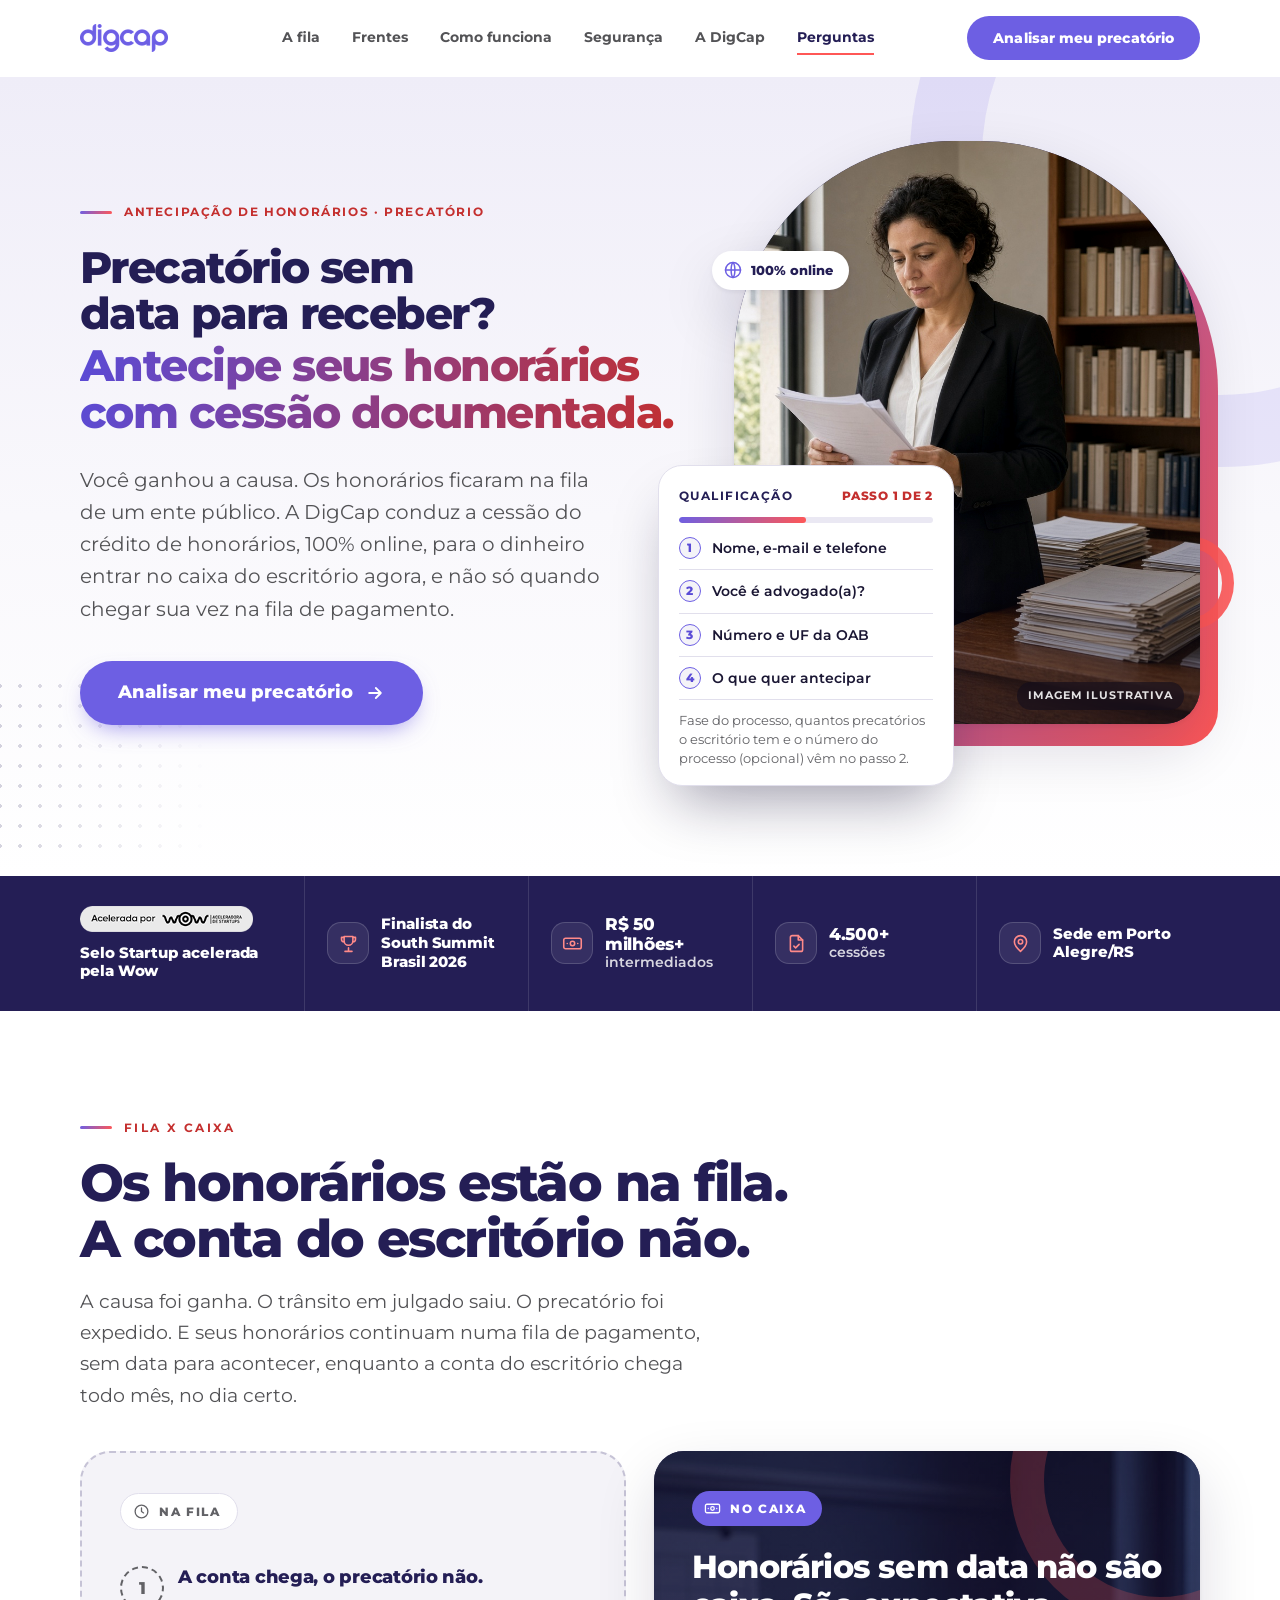
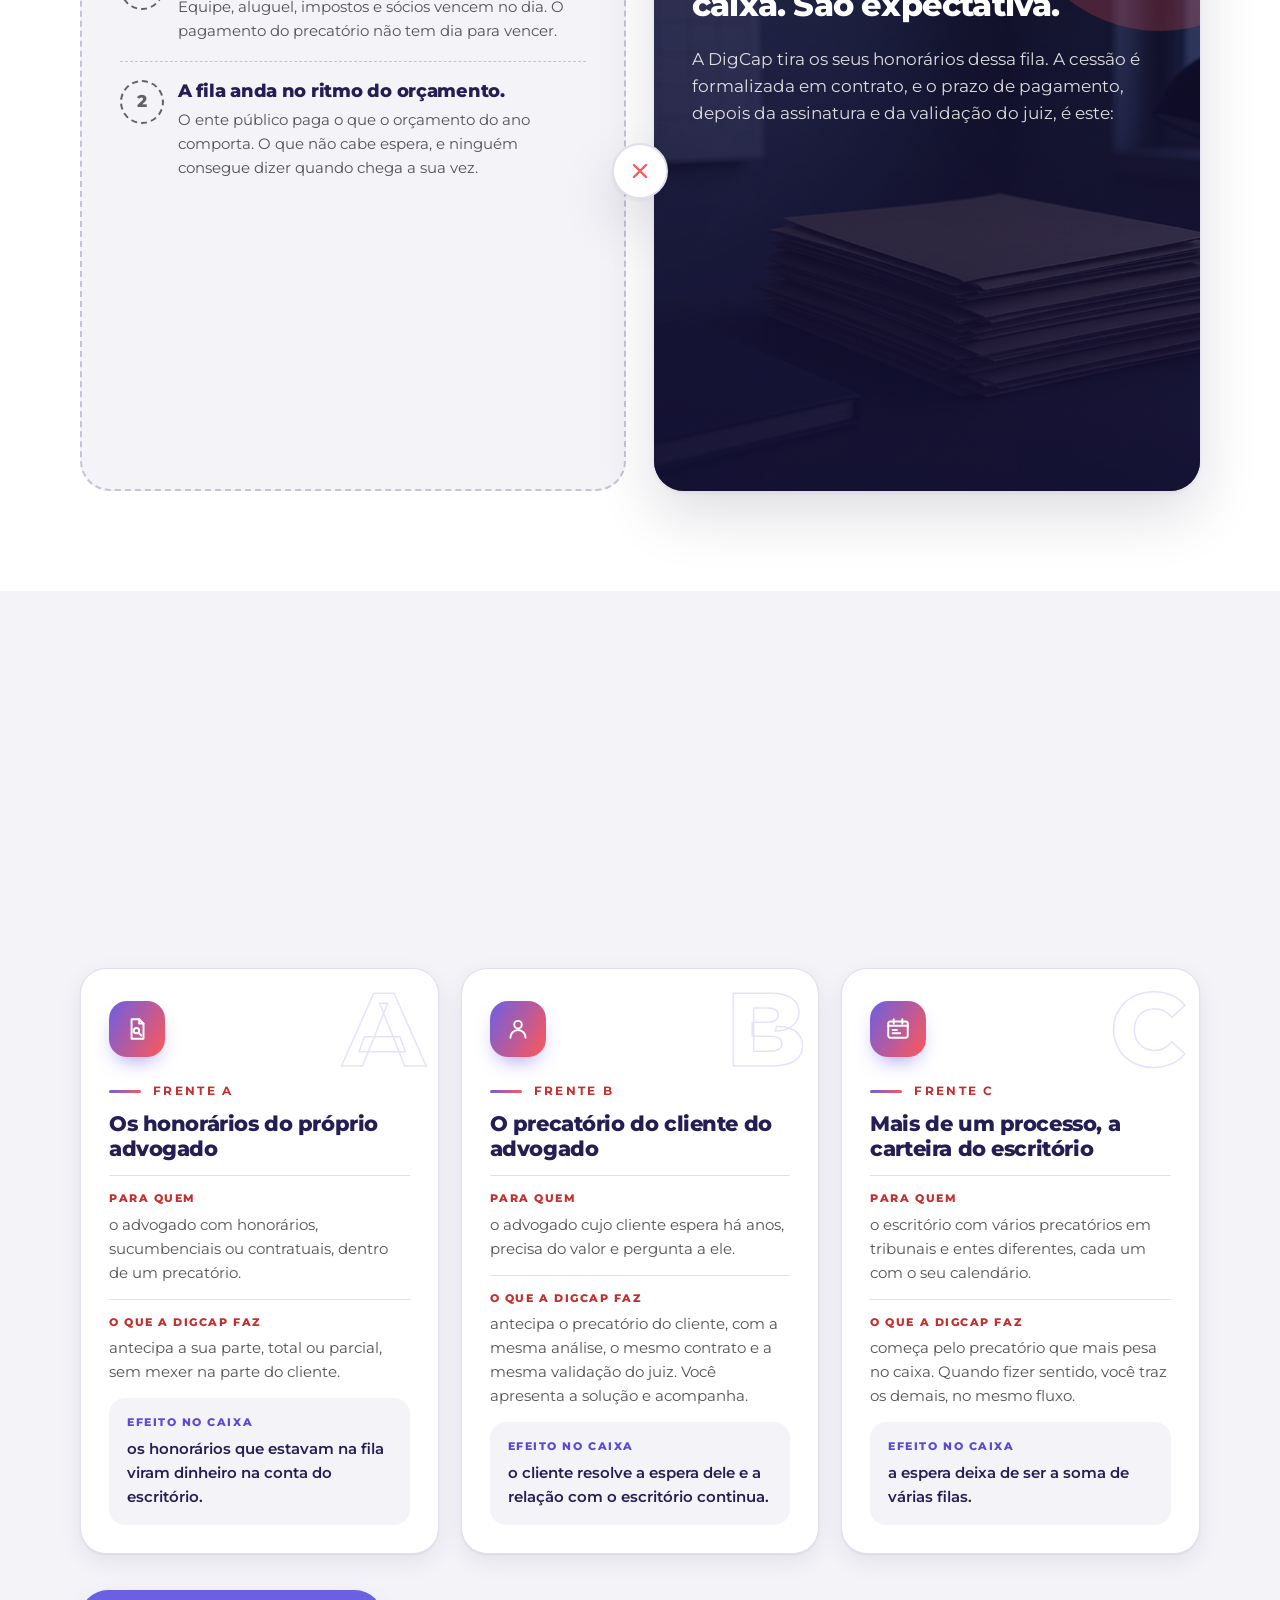
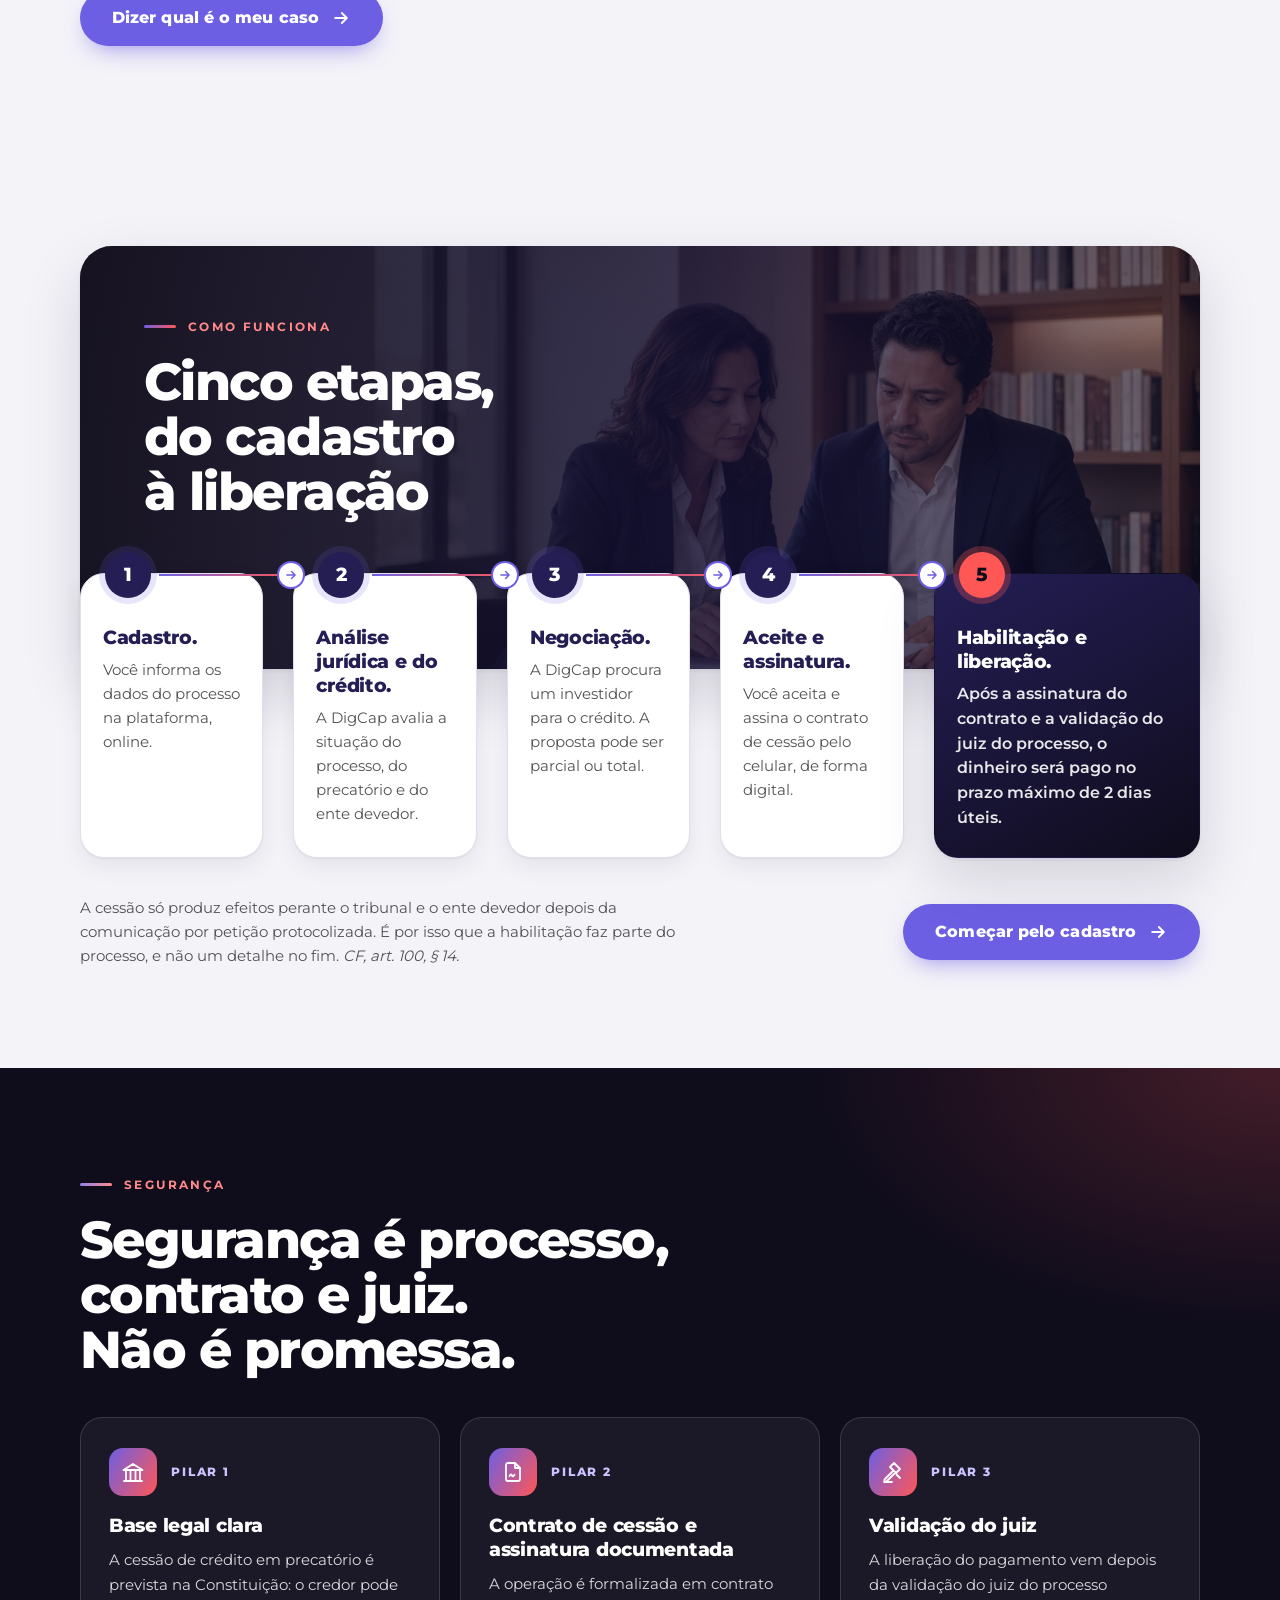
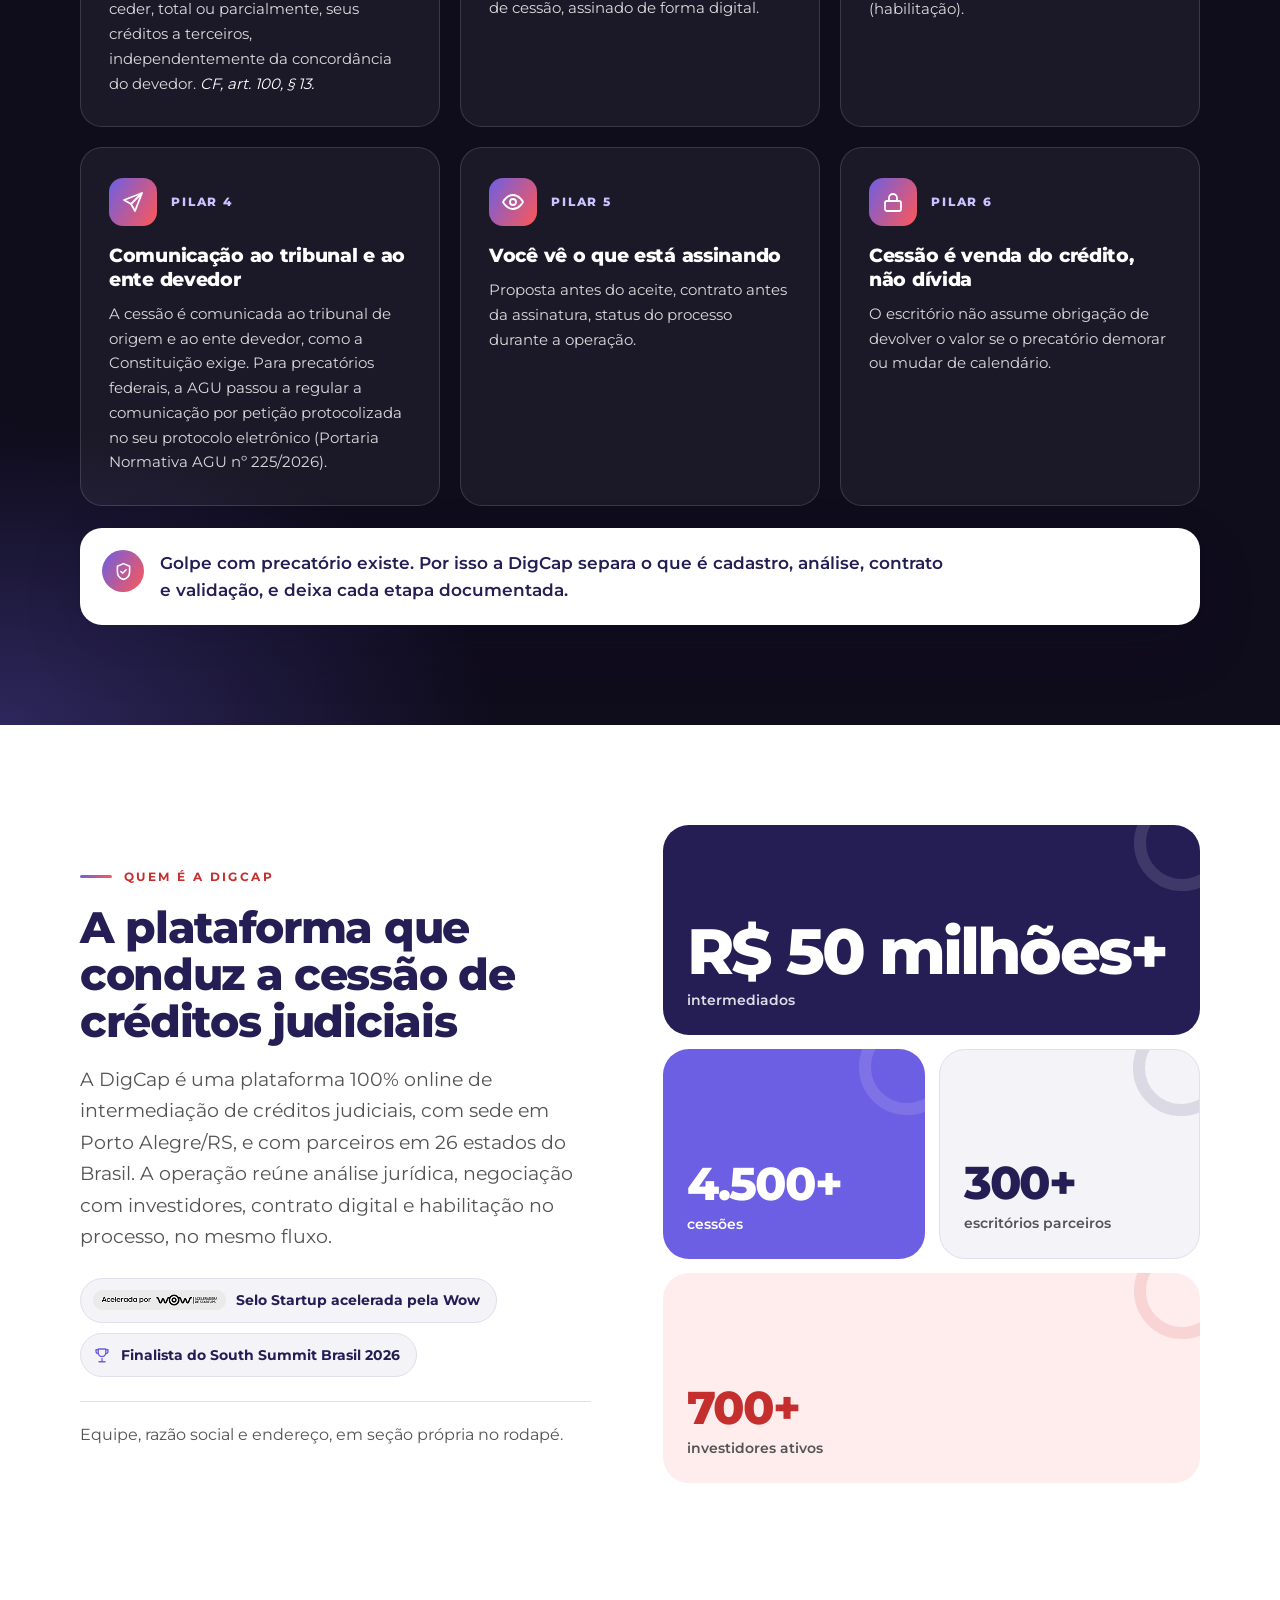
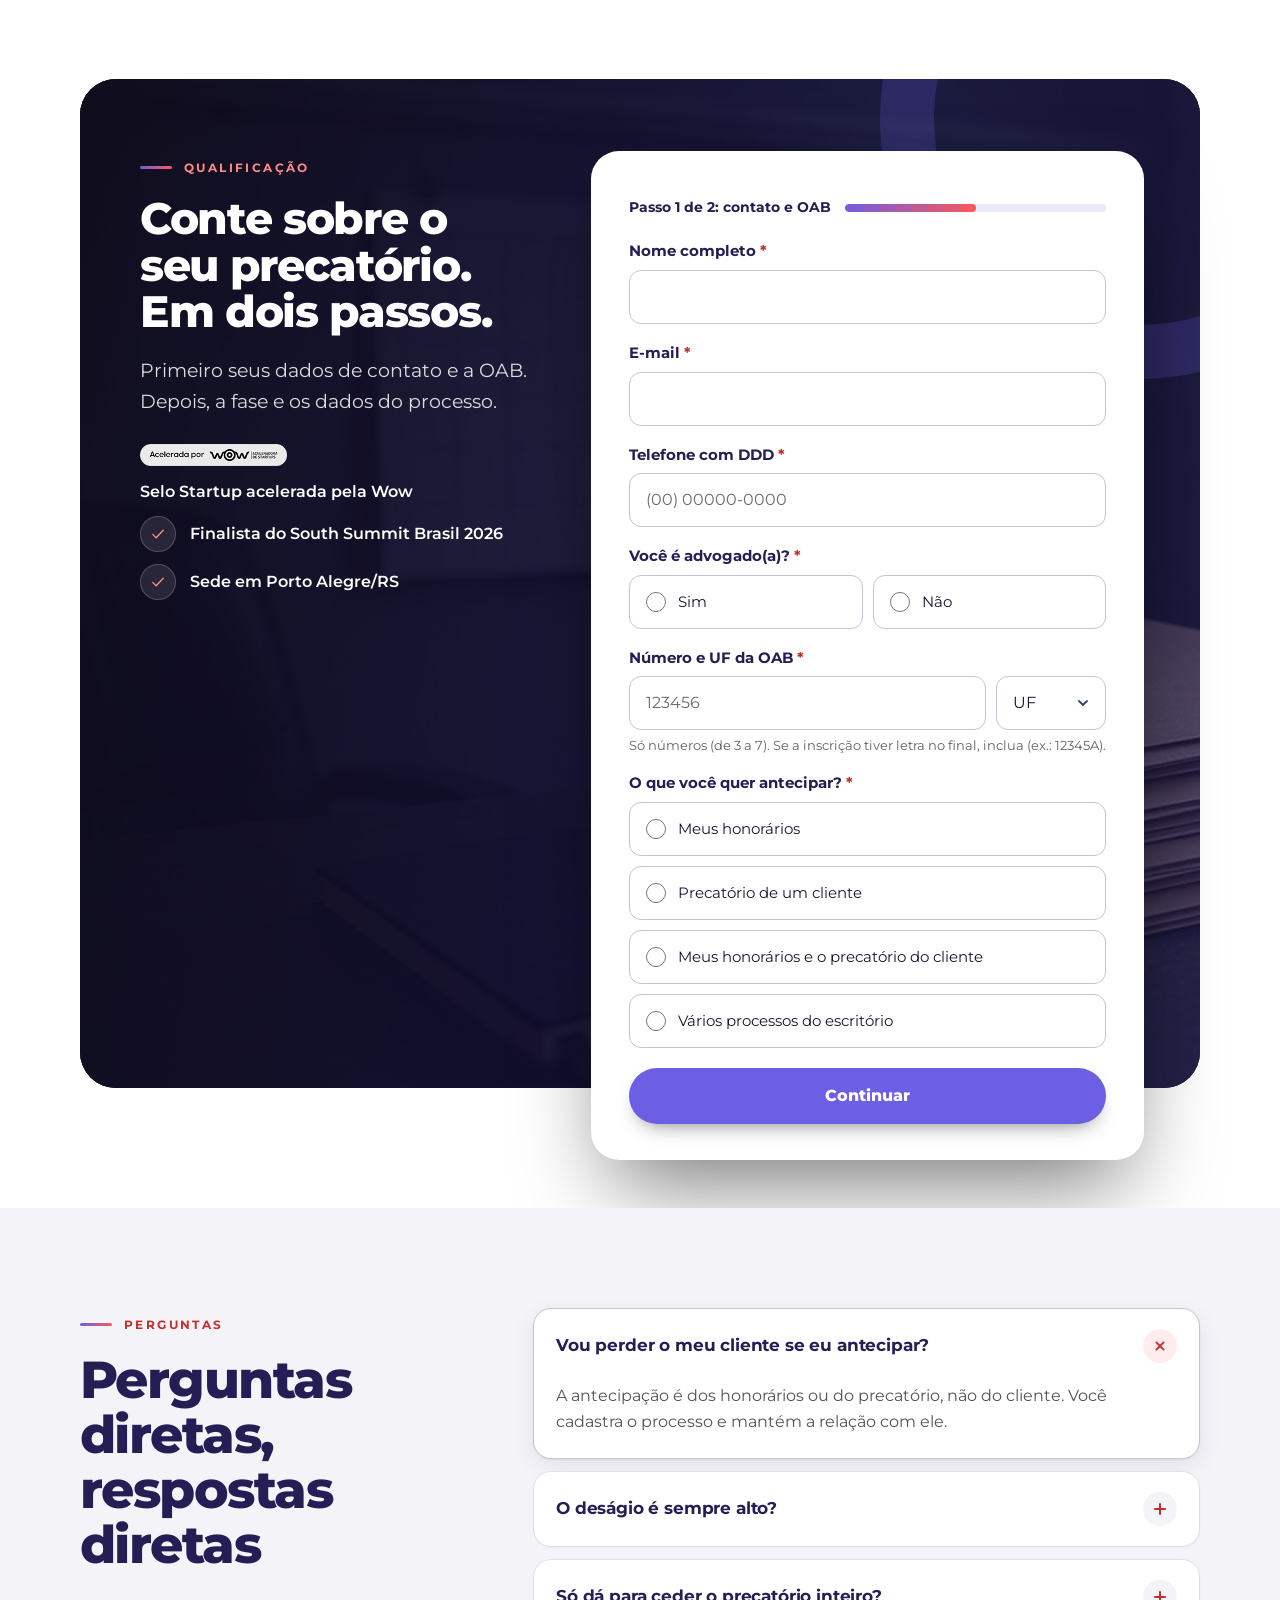
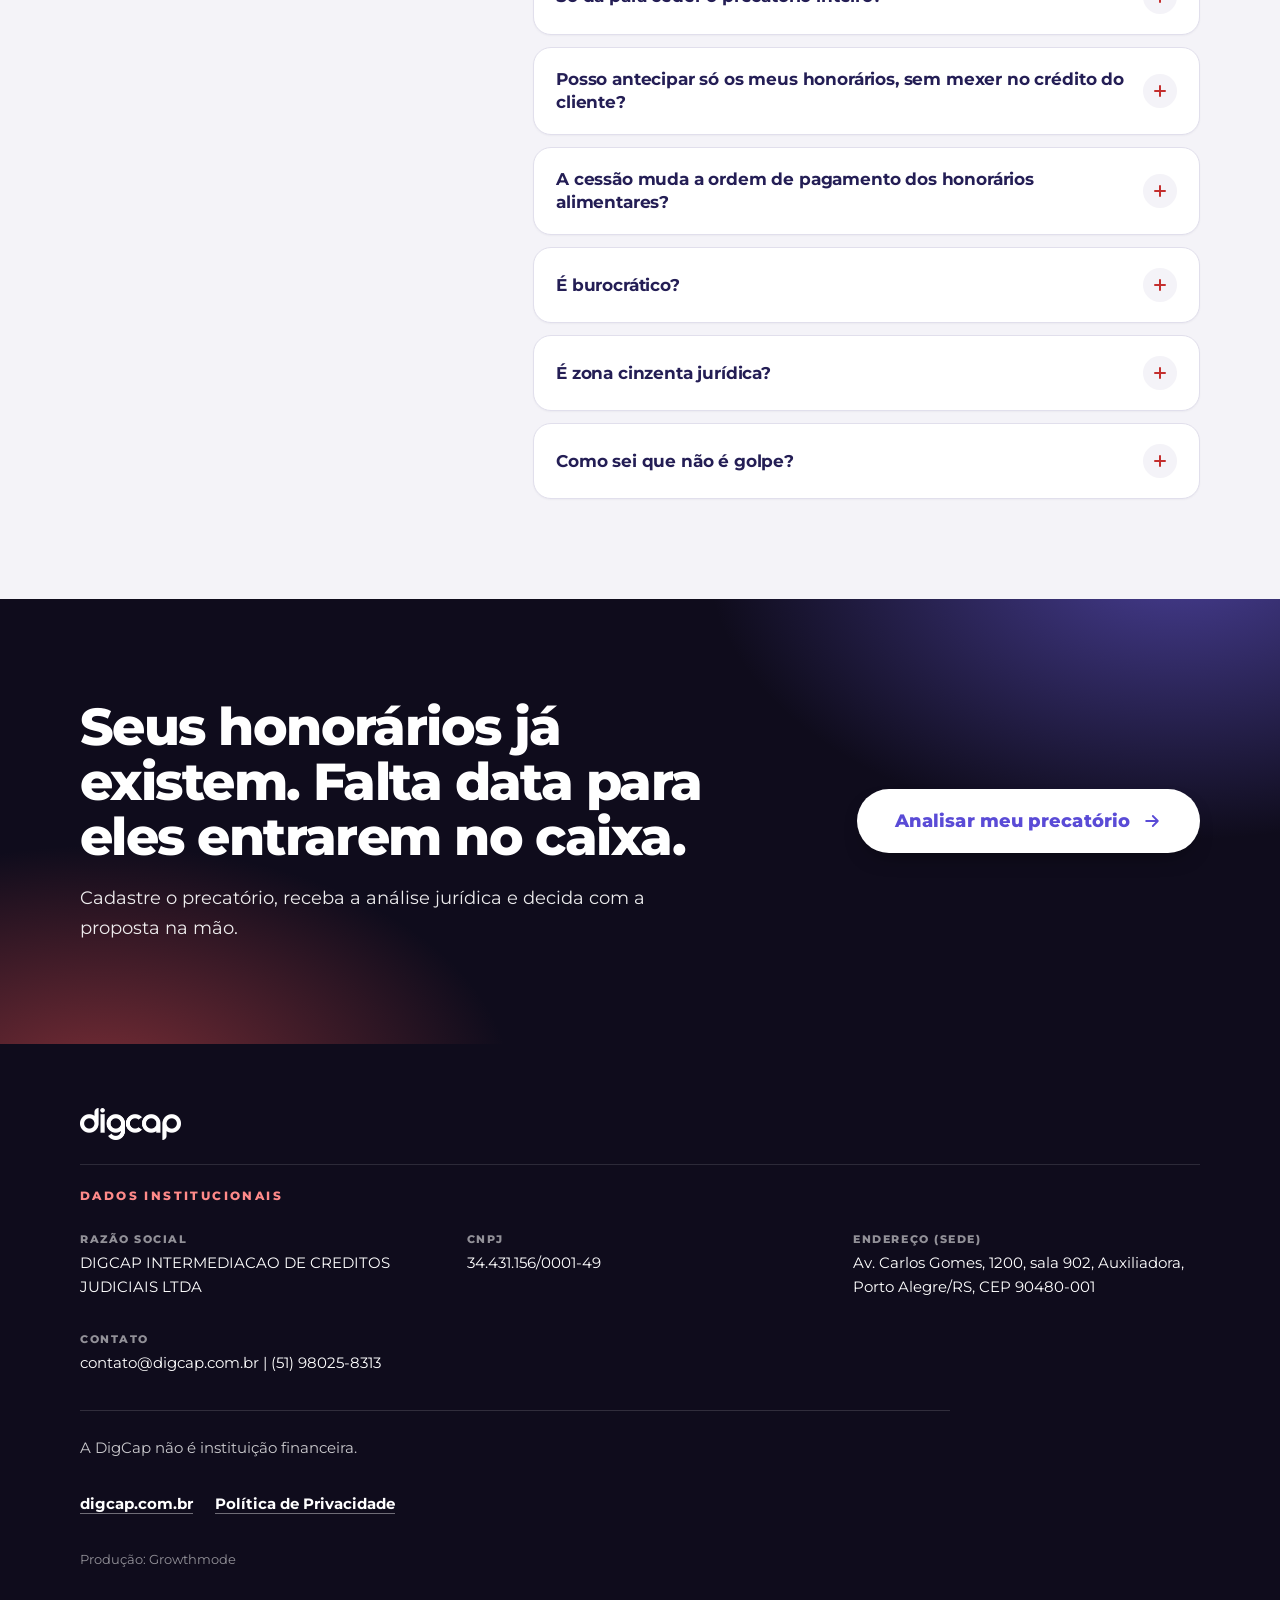
==== commit 1a735d40: "DigCap v4: ajustes do formulário 26/11 (OAB obrigatória, CNJ, passos) no preview Co-authored-by: Lui" ====
--- a/precatorio-v4/index.html
+++ b/precatorio-v4/index.html
@@ -1,5 +1,5 @@
 <!DOCTYPE html>
-<html lang="pt-BR" data-direcao="v4" data-headline="A" data-form-step="1" data-oab="optional" data-whatsapp="off" data-internal="off" data-frente="precatorio">
+<html lang="pt-BR" data-direcao="v4" data-headline="A" data-form-step="1" data-oab="required" data-whatsapp="off" data-internal="off" data-frente="precatorio">
 <head>
 <meta charset="utf-8"><meta name="viewport" content="width=device-width, initial-scale=1">
 <title>Antecipação de honorários em precatório | DigCap</title>
@@ -17,14 +17,14 @@
 <a class="skip" href="#conteudo">Ir para o conteúdo</a>
 <header class="header" id="topo"><div class="container bar"><a class="logo" href="#hero"><img src="assets/logo/digcap-wordmark-roxo.png" width="88" height="28" alt="DigCap"></a><nav class="nav" aria-label="Seções da página"><a href="#caixa">A fila</a><a href="#para-quem-e">Frentes</a><a href="#como-funciona">Como funciona</a><a href="#seguro">Segurança</a><a href="#quem-e-a-digcap">A DigCap</a><a href="#faq">Perguntas</a></nav><a class="btn btn-p btn-sm" href="#qualificacao">Analisar meu precatório</a></div></header>
 <main id="conteudo">
-<section class="hero3" id="hero" data-section="hero" aria-labelledby="hero-title"><div class="container hero3-in"><div class="hero3-txt"><span class="eyebrow">Antecipação de honorários · Precatório</span><h1 id="hero-title"><span class="h1-a">Precatório sem data para receber?</span> <span class="h1-b">Antecipe seus honorários com cessão documentada.</span></h1><p class="sub">Você ganhou a causa. O honorário ficou na fila de um ente público. A DigCap conduz a cessão do crédito de honorários, 100% online, para o dinheiro entrar no caixa do escritório agora, e não só quando chegar sua vez na fila de pagamento.</p><a class="btn btn-p btn-lg" href="#qualificacao">Analisar meu precatório <svg class="ico-s" viewBox="0 0 24 24" aria-hidden="true"><path d="M5 12h14M13 6l6 6-6 6"/></svg></a></div><div class="hero3-media"><figure class="hero3-photo"><img src="assets/advogada.jpg" alt="Advogada em pé em um escritório, lendo documentos de um processo" width="864" height="1152" fetchpriority="high"><figcaption>Imagem ilustrativa</figcaption></figure><span class="hero3-seal"><svg class="ico-s" viewBox="0 0 24 24" aria-hidden="true"><circle cx="12" cy="12" r="9"/><path d="M3 12h18M12 3c3 3 3 15 0 18M12 3c-3 3-3 15 0 18"/></svg><span>100% online</span></span><aside class="ficha3" aria-label="Prévia da qualificação"><div class="fh"><b>Qualificação</b><span>Passo 1 de 2</span></div><div class="fbar"><i></i></div><ul><li style="--i:0"><span class="qn" aria-hidden="true">1</span> Você é advogado(a)?</li><li style="--i:1"><span class="qn" aria-hidden="true">2</span> O que quer antecipar</li><li style="--i:2"><span class="qn" aria-hidden="true">3</span> Fase do processo</li><li style="--i:3"><span class="qn" aria-hidden="true">4</span> Precatórios em andamento</li></ul><p class="ff">Os dados do processo vêm depois, no passo 2, e são opcionais.</p></aside></div></div></section>
-<section class="cred" data-section="credenciais" aria-label="Credenciais"><div class="container"><ul><li class="reveal" style="--d:0.00s"><span class="ci"><svg class="ico-s" viewBox="0 0 24 24" aria-hidden="true"><circle cx="12" cy="8" r="6"/><path d="M15.5 13.5 17 22l-5-3-5 3 1.5-8.5"/></svg></span><span><b class="t">Selo Startup Acelerada</b></span></li><li class="reveal" style="--d:0.06s"><span class="ci"><svg class="ico-s" viewBox="0 0 24 24" aria-hidden="true"><path d="M8 21h8M12 17v4M7 4h10v5a5 5 0 0 1-10 0z"/><path d="M17 5h3v2a3 3 0 0 1-3 3M7 5H4v2a3 3 0 0 0 3 3"/></svg></span><span><b class="t">Finalista do South Summit Brasil 2026</b></span></li><li class="reveal" style="--d:0.12s"><span class="ci"><svg class="ico-s" viewBox="0 0 24 24" aria-hidden="true"><rect x="2" y="6" width="20" height="12" rx="2"/><circle cx="12" cy="12" r="2.5"/><path d="M6 12h.01M18 12h.01"/></svg></span><span><b>R$ 50 milhões+</b> intermediados</span></li><li class="reveal" style="--d:0.18s"><span class="ci"><svg class="ico-s" viewBox="0 0 24 24" aria-hidden="true"><path d="M14 3H7a2 2 0 0 0-2 2v14a2 2 0 0 0 2 2h10a2 2 0 0 0 2-2V8z"/><path d="M14 3v5h5"/><path d="m9 15 2 2 4-4"/></svg></span><span><b>4.500+</b> cessões</span></li><li class="reveal" style="--d:0.24s"><span class="ci"><svg class="ico-s" viewBox="0 0 24 24" aria-hidden="true"><path d="M12 21s7-6.2 7-11a7 7 0 0 0-14 0c0 4.8 7 11 7 11z"/><circle cx="12" cy="10" r="2.5"/></svg></span><span><b class="t">Sede em Porto Alegre/RS</b></span></li></ul></div></section>
-<section class="section " id="caixa" data-section="caixa"><div class="container"><div class="head reveal"><span class="eyebrow">Fila x caixa</span><h2>O honorário está na fila. A conta do escritório não.</h2><div class="lede"><p>A causa foi ganha. O trânsito em julgado saiu. O precatório foi expedido. E seu honorário continua numa fila de pagamento, sem data para acontecer, enquanto a conta do escritório chega todo mês, no dia certo.</p></div></div><div class="versus"><div class="vs-col vs-fila"><span class="vs-tag"><svg class="ico-s" viewBox="0 0 24 24" aria-hidden="true"><circle cx="12" cy="12" r="9"/><path d="M12 7v5l3 2"/></svg> Na fila</span><ol class="fila"><li class="reveal" style="--d:0.00s"><span class="n" aria-hidden="true">1</span><div><h3>A conta chega, o precatório não.</h3><p>Equipe, aluguel, impostos e sócios vencem no dia. O pagamento do precatório não tem dia para vencer.</p></div></li><li class="reveal" style="--d:0.07s"><span class="n" aria-hidden="true">2</span><div><h3>A fila anda no ritmo do orçamento.</h3><p>O ente público paga o que o orçamento do ano comporta. O que não cabe espera, e ninguém consegue dizer quando chega a sua vez.</p></div></li><li class="reveal" style="--d:0.14s"><span class="n" aria-hidden="true">3</span><div><h3>O ano vira e a espera cresce.</h3><p>Perdeu a janela do orçamento? O pagamento escorrega para mais um ano. O honorário continua no mesmo lugar, e o aluguel não.</p></div></li><li class="reveal" style="--d:0.21s"><span class="n" aria-hidden="true">4</span><div><h3>O cliente pergunta.</h3><p>"E o meu precatório?" A resposta honesta é a mesma há anos: ainda na fila.</p></div></li></ol></div><span class="vs-sep" aria-hidden="true"><svg class="ico-s" viewBox="0 0 24 24" aria-hidden="true"><path d="M6 6l12 12M18 6 6 18"/></svg></span><div class="vs-col vs-caixa"><span class="vs-tag"><svg class="ico-s" viewBox="0 0 24 24" aria-hidden="true"><rect x="2" y="6" width="20" height="12" rx="2"/><circle cx="12" cy="12" r="2.5"/><path d="M6 12h.01M18 12h.01"/></svg> No caixa</span><p class="pull reveal">Honorário sem data não é caixa. É expectativa.</p><p class="fp reveal">A DigCap tira o seu honorário dessa fila. A cessão é formalizada em contrato, e o prazo de pagamento, depois da assinatura e da validação do juiz, é este:</p><blockquote class="prazo reveal"><span class="pi"><svg class="ico-s" viewBox="0 0 24 24" aria-hidden="true"><circle cx="12" cy="12" r="9"/><path d="M12 7v5l3 2"/></svg></span><span>Após a assinatura do contrato e a validação do juiz do processo, o dinheiro será pago no prazo máximo de 2 dias úteis.</span></blockquote><p class="vs-cta reveal"><a class="btn btn-p" href="#qualificacao">Antecipar meus honorários <svg class="ico-s" viewBox="0 0 24 24" aria-hidden="true"><path d="M5 12h14M13 6l6 6-6 6"/></svg></a></p></div></div></div></section>
-<section class="section sec-soft" id="para-quem-e" data-section="para-quem-e"><div class="container"><div class="head reveal"><span class="eyebrow">Para quem é</span><h2>Três frentes de antecipação. Uma plataforma.</h2><div class="lede"><p>Escolha a que descreve o seu caso. Se o seu caso mistura mais de uma, o formulário pergunta e a DigCap orienta.</p></div></div><div class="cards4"><article class="fcard4 reveal" style="--d:0.00s" data-front="a"><span class="gl" aria-hidden="true">A</span><div class="fc-top"><span class="ic"><svg class="ico-s" viewBox="0 0 24 24" aria-hidden="true"><path d="M7 3h7l4 4v14H7z"/><path d="M14 3v4h4"/><circle cx="11.5" cy="13.5" r="2.5"/><path d="M13.3 15.3L16 18"/></svg></span><span class="eyebrow">Frente A</span><h3>Os honorários do próprio advogado</h3></div><div class="fc-rows"><div class="frow4"><span class="fl">Para quem</span><p>o advogado com honorários, sucumbenciais ou contratuais, dentro de um precatório.</p></div><div class="frow4"><span class="fl">O que a DigCap faz</span><p>antecipa a sua parte, total ou parcial, sem mexer na parte do cliente.</p></div><div class="frow4 fx"><span class="fl">Efeito no caixa</span><p>o honorário que estava na fila vira dinheiro na conta do escritório.</p></div></div></article><article class="fcard4 reveal" style="--d:0.08s" data-front="b"><span class="gl" aria-hidden="true">B</span><div class="fc-top"><span class="ic"><svg class="ico-s" viewBox="0 0 24 24" aria-hidden="true"><circle cx="12" cy="8" r="3.5"/><path d="M5 20a7 7 0 0 1 14 0"/></svg></span><span class="eyebrow">Frente B</span><h3>O precatório do cliente do advogado</h3></div><div class="fc-rows"><div class="frow4"><span class="fl">Para quem</span><p>o advogado cujo cliente espera há anos, precisa do valor e pergunta a ele.</p></div><div class="frow4"><span class="fl">O que a DigCap faz</span><p>antecipa o precatório do cliente, com a mesma análise, o mesmo contrato e a mesma validação do juiz. Você apresenta a solução e acompanha.</p></div><div class="frow4 fx"><span class="fl">Efeito no caixa</span><p>o cliente resolve a espera dele e a relação com o escritório continua.</p></div></div></article><article class="fcard4 reveal" style="--d:0.16s" data-front="c"><span class="gl" aria-hidden="true">C</span><div class="fc-top"><span class="ic"><svg class="ico-s" viewBox="0 0 24 24" aria-hidden="true"><rect x="3" y="5" width="18" height="15" rx="2"/><path d="M3 9h18M8 3v4M16 3v4"/><path d="M7 13h4M7 16h7"/></svg></span><span class="eyebrow">Frente C</span><h3>Mais de um processo, a carteira do escritório</h3></div><div class="fc-rows"><div class="frow4"><span class="fl">Para quem</span><p>o escritório com vários precatórios em tribunais e entes diferentes, cada um com o seu calendário.</p></div><div class="frow4"><span class="fl">O que a DigCap faz</span><p>começa pelo precatório que mais pesa no caixa. Quando fizer sentido, você traz os demais, no mesmo fluxo.</p></div><div class="frow4 fx"><span class="fl">Efeito no caixa</span><p>a espera deixa de ser a soma de várias filas.</p></div></div></article></div><p class="cta-row reveal"><a class="btn btn-p" href="#qualificacao">Dizer qual é o meu caso <svg class="ico-s" viewBox="0 0 24 24" aria-hidden="true"><path d="M5 12h14M13 6l6 6-6 6"/></svg></a></p></div></section>
+<section class="hero3" id="hero" data-section="hero" aria-labelledby="hero-title"><div class="container hero3-in"><div class="hero3-txt"><span class="eyebrow">Antecipação de honorários · Precatório</span><h1 id="hero-title"><span class="h1-a">Precatório sem data para receber?</span> <span class="h1-b">Antecipe seus honorários com cessão documentada.</span></h1><p class="sub">Você ganhou a causa. Os honorários ficaram na fila de um ente público. A DigCap conduz a cessão do crédito de honorários, 100% online, para o dinheiro entrar no caixa do escritório agora, e não só quando chegar sua vez na fila de pagamento.</p><a class="btn btn-p btn-lg" href="#qualificacao">Analisar meu precatório <svg class="ico-s" viewBox="0 0 24 24" aria-hidden="true"><path d="M5 12h14M13 6l6 6-6 6"/></svg></a></div><div class="hero3-media"><figure class="hero3-photo"><img src="assets/advogada.jpg" alt="Advogada em pé em um escritório, lendo documentos de um processo" width="864" height="1152" fetchpriority="high"><figcaption>Imagem ilustrativa</figcaption></figure><span class="hero3-seal"><svg class="ico-s" viewBox="0 0 24 24" aria-hidden="true"><circle cx="12" cy="12" r="9"/><path d="M3 12h18M12 3c3 3 3 15 0 18M12 3c-3 3-3 15 0 18"/></svg><span>100% online</span></span><aside class="ficha3" aria-label="Prévia da qualificação"><div class="fh"><b>Qualificação</b><span>Passo 1 de 2</span></div><div class="fbar"><i></i></div><ul><li style="--i:0"><span class="qn" aria-hidden="true">1</span> Nome, e-mail e telefone</li><li style="--i:1"><span class="qn" aria-hidden="true">2</span> Você é advogado(a)?</li><li style="--i:2"><span class="qn" aria-hidden="true">3</span> Número e UF da OAB</li><li style="--i:3"><span class="qn" aria-hidden="true">4</span> O que quer antecipar</li></ul><p class="ff">Fase do processo, quantos precatórios o escritório tem e o número do processo (opcional) vêm no passo 2.</p></aside></div></div></section>
+<section class="cred" data-section="credenciais" aria-label="Credenciais"><div class="container"><ul><li class="reveal cred-wow" style="--d:0.00s"><img class="wow-logo" src="assets/logo/logo-wow-aceleradora.png" width="260" height="39" alt=""><span><b class="t">Selo Startup acelerada pela Wow</b></span></li><li class="reveal" style="--d:0.06s"><span class="ci"><svg class="ico-s" viewBox="0 0 24 24" aria-hidden="true"><path d="M8 21h8M12 17v4M7 4h10v5a5 5 0 0 1-10 0z"/><path d="M17 5h3v2a3 3 0 0 1-3 3M7 5H4v2a3 3 0 0 0 3 3"/></svg></span><span><b class="t">Finalista do South Summit Brasil 2026</b></span></li><li class="reveal" style="--d:0.12s"><span class="ci"><svg class="ico-s" viewBox="0 0 24 24" aria-hidden="true"><rect x="2" y="6" width="20" height="12" rx="2"/><circle cx="12" cy="12" r="2.5"/><path d="M6 12h.01M18 12h.01"/></svg></span><span><b>R$ 50 milhões+</b> intermediados</span></li><li class="reveal" style="--d:0.18s"><span class="ci"><svg class="ico-s" viewBox="0 0 24 24" aria-hidden="true"><path d="M14 3H7a2 2 0 0 0-2 2v14a2 2 0 0 0 2 2h10a2 2 0 0 0 2-2V8z"/><path d="M14 3v5h5"/><path d="m9 15 2 2 4-4"/></svg></span><span><b>4.500+</b> cessões</span></li><li class="reveal" style="--d:0.24s"><span class="ci"><svg class="ico-s" viewBox="0 0 24 24" aria-hidden="true"><path d="M12 21s7-6.2 7-11a7 7 0 0 0-14 0c0 4.8 7 11 7 11z"/><circle cx="12" cy="10" r="2.5"/></svg></span><span><b class="t">Sede em Porto Alegre/RS</b></span></li></ul></div></section>
+<section class="section " id="caixa" data-section="caixa"><div class="container"><div class="head reveal"><span class="eyebrow">Fila x caixa</span><h2>Os honorários estão na fila. A conta do escritório não.</h2><div class="lede"><p>A causa foi ganha. O trânsito em julgado saiu. O precatório foi expedido. E seus honorários continuam numa fila de pagamento, sem data para acontecer, enquanto a conta do escritório chega todo mês, no dia certo.</p></div></div><div class="versus"><div class="vs-col vs-fila"><span class="vs-tag"><svg class="ico-s" viewBox="0 0 24 24" aria-hidden="true"><circle cx="12" cy="12" r="9"/><path d="M12 7v5l3 2"/></svg> Na fila</span><ol class="fila"><li class="reveal" style="--d:0.00s"><span class="n" aria-hidden="true">1</span><div><h3>A conta chega, o precatório não.</h3><p>Equipe, aluguel, impostos e sócios vencem no dia. O pagamento do precatório não tem dia para vencer.</p></div></li><li class="reveal" style="--d:0.07s"><span class="n" aria-hidden="true">2</span><div><h3>A fila anda no ritmo do orçamento.</h3><p>O ente público paga o que o orçamento do ano comporta. O que não cabe espera, e ninguém consegue dizer quando chega a sua vez.</p></div></li><li class="reveal" style="--d:0.14s"><span class="n" aria-hidden="true">3</span><div><h3>O ano vira e a espera cresce.</h3><p>Perdeu a janela do orçamento? O pagamento escorrega para mais um ano. Os honorários continuam no mesmo lugar, e o aluguel não.</p></div></li><li class="reveal" style="--d:0.21s"><span class="n" aria-hidden="true">4</span><div><h3>O cliente pergunta.</h3><p>"E o meu precatório?" A resposta honesta é a mesma há anos: ainda na fila.</p></div></li></ol></div><span class="vs-sep" aria-hidden="true"><svg class="ico-s" viewBox="0 0 24 24" aria-hidden="true"><path d="M6 6l12 12M18 6 6 18"/></svg></span><div class="vs-col vs-caixa"><span class="vs-tag"><svg class="ico-s" viewBox="0 0 24 24" aria-hidden="true"><rect x="2" y="6" width="20" height="12" rx="2"/><circle cx="12" cy="12" r="2.5"/><path d="M6 12h.01M18 12h.01"/></svg> No caixa</span><p class="pull reveal">Honorários sem data não são caixa. São expectativa.</p><p class="fp reveal">A DigCap tira os seus honorários dessa fila. A cessão é formalizada em contrato, e o prazo de pagamento, depois da assinatura e da validação do juiz, é este:</p><blockquote class="prazo reveal"><span class="pi"><svg class="ico-s" viewBox="0 0 24 24" aria-hidden="true"><circle cx="12" cy="12" r="9"/><path d="M12 7v5l3 2"/></svg></span><span>Após a assinatura do contrato e a validação do juiz do processo, o dinheiro será pago no prazo máximo de 2 dias úteis.</span></blockquote><p class="vs-cta reveal"><a class="btn btn-p" href="#qualificacao">Antecipar meus honorários <svg class="ico-s" viewBox="0 0 24 24" aria-hidden="true"><path d="M5 12h14M13 6l6 6-6 6"/></svg></a></p></div></div></div></section>
+<section class="section sec-soft" id="para-quem-e" data-section="para-quem-e"><div class="container"><div class="head reveal"><span class="eyebrow">Para quem é</span><h2>Três frentes de antecipação. Uma plataforma.</h2><div class="lede"><p>Escolha a que descreve o seu caso. Se o seu caso mistura mais de uma, o formulário pergunta e a DigCap orienta.</p></div></div><div class="cards4"><article class="fcard4 reveal" style="--d:0.00s" data-front="a"><span class="gl" aria-hidden="true">A</span><div class="fc-top"><span class="ic"><svg class="ico-s" viewBox="0 0 24 24" aria-hidden="true"><path d="M7 3h7l4 4v14H7z"/><path d="M14 3v4h4"/><circle cx="11.5" cy="13.5" r="2.5"/><path d="M13.3 15.3L16 18"/></svg></span><span class="eyebrow">Frente A</span><h3>Os honorários do próprio advogado</h3></div><div class="fc-rows"><div class="frow4"><span class="fl">Para quem</span><p>o advogado com honorários, sucumbenciais ou contratuais, dentro de um precatório.</p></div><div class="frow4"><span class="fl">O que a DigCap faz</span><p>antecipa a sua parte, total ou parcial, sem mexer na parte do cliente.</p></div><div class="frow4 fx"><span class="fl">Efeito no caixa</span><p>os honorários que estavam na fila viram dinheiro na conta do escritório.</p></div></div></article><article class="fcard4 reveal" style="--d:0.08s" data-front="b"><span class="gl" aria-hidden="true">B</span><div class="fc-top"><span class="ic"><svg class="ico-s" viewBox="0 0 24 24" aria-hidden="true"><circle cx="12" cy="8" r="3.5"/><path d="M5 20a7 7 0 0 1 14 0"/></svg></span><span class="eyebrow">Frente B</span><h3>O precatório do cliente do advogado</h3></div><div class="fc-rows"><div class="frow4"><span class="fl">Para quem</span><p>o advogado cujo cliente espera há anos, precisa do valor e pergunta a ele.</p></div><div class="frow4"><span class="fl">O que a DigCap faz</span><p>antecipa o precatório do cliente, com a mesma análise, o mesmo contrato e a mesma validação do juiz. Você apresenta a solução e acompanha.</p></div><div class="frow4 fx"><span class="fl">Efeito no caixa</span><p>o cliente resolve a espera dele e a relação com o escritório continua.</p></div></div></article><article class="fcard4 reveal" style="--d:0.16s" data-front="c"><span class="gl" aria-hidden="true">C</span><div class="fc-top"><span class="ic"><svg class="ico-s" viewBox="0 0 24 24" aria-hidden="true"><rect x="3" y="5" width="18" height="15" rx="2"/><path d="M3 9h18M8 3v4M16 3v4"/><path d="M7 13h4M7 16h7"/></svg></span><span class="eyebrow">Frente C</span><h3>Mais de um processo, a carteira do escritório</h3></div><div class="fc-rows"><div class="frow4"><span class="fl">Para quem</span><p>o escritório com vários precatórios em tribunais e entes diferentes, cada um com o seu calendário.</p></div><div class="frow4"><span class="fl">O que a DigCap faz</span><p>começa pelo precatório que mais pesa no caixa. Quando fizer sentido, você traz os demais, no mesmo fluxo.</p></div><div class="frow4 fx"><span class="fl">Efeito no caixa</span><p>a espera deixa de ser a soma de várias filas.</p></div></div></article></div><p class="cta-row reveal"><a class="btn btn-p" href="#qualificacao">Dizer qual é o meu caso <svg class="ico-s" viewBox="0 0 24 24" aria-hidden="true"><path d="M5 12h14M13 6l6 6-6 6"/></svg></a></p></div></section>
 <section class="section como3" id="como-funciona" data-section="como-funciona"><div class="container"><div class="como-banner"><img src="assets/hero-escritorio.jpg" alt="Duas pessoas analisando documentos de um processo em uma mesa de escritório" width="1280" height="720" loading="lazy"><div class="como-banner-in reveal"><span class="eyebrow">Como funciona</span><h2>Cinco etapas, do cadastro à liberação</h2></div></div><ol class="steps steps4"><li class="step reveal" style="--d:0.00s"><span class="n">1</span><span class="link" aria-hidden="true"><span class="ar ar-r"><svg class="ico-s" viewBox="0 0 24 24" aria-hidden="true"><path d="M5 12h14M13 6l6 6-6 6"/></svg></span><span class="ar ar-d"><svg class="ico-s" viewBox="0 0 24 24" aria-hidden="true"><path d="M12 5v14M6 13l6 6 6-6"/></svg></span></span><h3>Cadastro.</h3><p>Você informa os dados do processo na plataforma, online.</p></li><li class="step reveal" style="--d:0.07s"><span class="n">2</span><span class="link" aria-hidden="true"><span class="ar ar-r"><svg class="ico-s" viewBox="0 0 24 24" aria-hidden="true"><path d="M5 12h14M13 6l6 6-6 6"/></svg></span><span class="ar ar-d"><svg class="ico-s" viewBox="0 0 24 24" aria-hidden="true"><path d="M12 5v14M6 13l6 6 6-6"/></svg></span></span><h3>Análise jurídica e do crédito.</h3><p>A DigCap avalia a situação do processo, do precatório e do ente devedor.</p></li><li class="step reveal" style="--d:0.14s"><span class="n">3</span><span class="link" aria-hidden="true"><span class="ar ar-r"><svg class="ico-s" viewBox="0 0 24 24" aria-hidden="true"><path d="M5 12h14M13 6l6 6-6 6"/></svg></span><span class="ar ar-d"><svg class="ico-s" viewBox="0 0 24 24" aria-hidden="true"><path d="M12 5v14M6 13l6 6 6-6"/></svg></span></span><h3>Negociação.</h3><p>A DigCap procura um investidor para o crédito. A proposta pode ser parcial ou total.</p></li><li class="step reveal" style="--d:0.21s"><span class="n">4</span><span class="link" aria-hidden="true"><span class="ar ar-r"><svg class="ico-s" viewBox="0 0 24 24" aria-hidden="true"><path d="M5 12h14M13 6l6 6-6 6"/></svg></span><span class="ar ar-d"><svg class="ico-s" viewBox="0 0 24 24" aria-hidden="true"><path d="M12 5v14M6 13l6 6 6-6"/></svg></span></span><h3>Aceite e assinatura.</h3><p>Você aceita e assina o contrato de cessão pelo celular, de forma digital.</p></li><li class="step reveal" style="--d:0.28s"><span class="n">5</span><h3>Habilitação e liberação.</h3><p>Após a assinatura do contrato e a validação do juiz do processo, o dinheiro será pago no prazo máximo de 2 dias úteis.</p></li></ol><div class="como-foot reveal"><p class="passo-nota">A cessão só produz efeitos perante o tribunal e o ente devedor depois da comunicação por petição protocolizada. É por isso que a habilitação faz parte do processo, e não um detalhe no fim. <em>CF, art. 100, § 14.</em></p><a class="btn btn-p" href="#qualificacao">Começar pelo cadastro <svg class="ico-s" viewBox="0 0 24 24" aria-hidden="true"><path d="M5 12h14M13 6l6 6-6 6"/></svg></a></div></div></section>
 <section class="section seg3 seg4 on-dark" id="seguro" data-section="seguro"><div class="container"><div class="head reveal"><span class="eyebrow">Segurança</span><h2>Segurança é processo, contrato e juiz. Não é promessa.</h2></div><ul class="pgrid"><li class="pillar4 reveal" style="--d:0.00s"><div class="pt"><span class="pi"><svg class="ico-s" viewBox="0 0 24 24" aria-hidden="true"><path d="M3 21h18M5 21V10M9.5 21V10M14.5 21V10M19 21V10M2.5 10 12 4l9.5 6z"/></svg></span><span class="pn">Pilar 1</span></div><h3>Base legal clara</h3><p>A cessão de crédito em precatório é prevista na Constituição: o credor pode ceder, total ou parcialmente, seus créditos a terceiros, independentemente da concordância do devedor. <em>CF, art. 100, § 13.</em></p></li><li class="pillar4 reveal" style="--d:0.08s"><div class="pt"><span class="pi"><svg class="ico-s" viewBox="0 0 24 24" aria-hidden="true"><path d="M14 3H7a2 2 0 0 0-2 2v14a2 2 0 0 0 2 2h10a2 2 0 0 0 2-2V8z"/><path d="M14 3v5h5"/><path d="M8.5 16c1.2-2 2-2 2.5-.5s1.3 1 2.5-.8"/></svg></span><span class="pn">Pilar 2</span></div><h3>Contrato de cessão e assinatura documentada</h3><p>A operação é formalizada em contrato de cessão, assinado de forma digital.</p></li><li class="pillar4 reveal" style="--d:0.16s"><div class="pt"><span class="pi"><svg class="ico-s" viewBox="0 0 24 24" aria-hidden="true"><path d="m14 13-8.5 8.5a1.5 1.5 0 0 1-2-2L12 11M9 7l4-4 6 6-4 4zM15.5 14.5 19 18M3 22h8"/></svg></span><span class="pn">Pilar 3</span></div><h3>Validação do juiz</h3><p>A liberação do pagamento vem depois da validação do juiz do processo (habilitação).</p></li><li class="pillar4 reveal" style="--d:0.00s"><div class="pt"><span class="pi"><svg class="ico-s" viewBox="0 0 24 24" aria-hidden="true"><path d="M21 3 10 14M21 3l-7 18-4-7-7-4z"/></svg></span><span class="pn">Pilar 4</span></div><h3>Comunicação ao tribunal e ao ente devedor</h3><p>A cessão é comunicada ao tribunal de origem e ao ente devedor, como a Constituição exige. Para precatórios federais, a AGU passou a regular a comunicação por petição protocolizada no seu protocolo eletrônico (Portaria Normativa AGU nº 225/2026).</p></li><li class="pillar4 reveal" style="--d:0.08s"><div class="pt"><span class="pi"><svg class="ico-s" viewBox="0 0 24 24" aria-hidden="true"><path d="M2 12s3.6-7 10-7 10 7 10 7-3.6 7-10 7S2 12 2 12z"/><circle cx="12" cy="12" r="3"/></svg></span><span class="pn">Pilar 5</span></div><h3>Você vê o que está assinando</h3><p>Proposta antes do aceite, contrato antes da assinatura, status do processo durante a operação.</p></li><li class="pillar4 reveal" style="--d:0.16s"><div class="pt"><span class="pi"><svg class="ico-s" viewBox="0 0 24 24" aria-hidden="true"><rect x="4" y="11" width="16" height="10" rx="2"/><path d="M8 11V8a4 4 0 0 1 8 0v3"/></svg></span><span class="pn">Pilar 6</span></div><h3>Cessão é venda do crédito, não dívida</h3><p>O escritório não assume obrigação de devolver o valor se o precatório demorar ou mudar de calendário.</p></li></ul><p class="closing reveal"><span class="ci"><svg class="ico-s" viewBox="0 0 24 24" aria-hidden="true"><path d="M12 3 5 6v6c0 4.5 3 8 7 9 4-1 7-4.5 7-9V6z"/><path d="m9 12 2 2 4-4"/></svg></span><span>Golpe com precatório existe. Por isso a DigCap separa o que é cadastro, análise, contrato e validação, e deixa cada etapa documentada.</span></p></div></section>
-<section class="section " id="quem-e-a-digcap" data-section="quem-e-a-digcap"><div class="container"><div class="quem3"><div class="quem3-txt reveal"><span class="eyebrow">Quem é a DigCap</span><h2>A plataforma que conduz a cessão de créditos judiciais</h2><div class="lede"><p>A DigCap é uma plataforma 100% online de intermediação de créditos judiciais, com sede em Porto Alegre/RS, e com parceiros em 26 estados do Brasil. A operação reúne análise jurídica, negociação com investidores, contrato digital e habilitação no processo, no mesmo fluxo.</p></div><ul class="badges3"><li><svg class="ico-s" viewBox="0 0 24 24" aria-hidden="true"><circle cx="12" cy="8" r="6"/><path d="M15.5 13.5 17 22l-5-3-5 3 1.5-8.5"/></svg>Selo Startup Acelerada</li><li><svg class="ico-s" viewBox="0 0 24 24" aria-hidden="true"><path d="M8 21h8M12 17v4M7 4h10v5a5 5 0 0 1-10 0z"/><path d="M17 5h3v2a3 3 0 0 1-3 3M7 5H4v2a3 3 0 0 0 3 3"/></svg>Finalista do South Summit Brasil 2026</li></ul><p class="por">Equipe, razão social e endereço, em seção própria no rodapé.</p></div><ul class="tiles"><li class="tile t1 reveal" style="--d:0.00s"><b>R$ 50 milhões+</b><span>intermediados</span></li><li class="tile t2 reveal" style="--d:0.07s"><b>4.500+</b><span>cessões</span></li><li class="tile t3 reveal" style="--d:0.14s"><b>300+</b><span>escritórios parceiros</span></li><li class="tile t4 reveal" style="--d:0.21s"><b>700+</b><span>investidores ativos</span></li></ul></div></div></section>
-<section class="section form3" id="qualificacao" data-section="qualificacao"><div class="container"><div class="form3-panel"><div class="form3-bg" aria-hidden="true"></div><div class="form3-grid"><div class="form-intro"><span class="eyebrow">Qualificação</span><h2>Conte sobre o seu precatório. Em dois passos.</h2><div class="lede"><p>Primeiro a qualificação. Os dados do processo vêm depois, só se fizer sentido seguir.</p></div><ul class="trust"><li><span class="ci"><svg class="ico-s" viewBox="0 0 24 24" aria-hidden="true"><path d="m5 12.5 4.5 4.5L19 7"/></svg></span>Selo Startup Acelerada</li><li><span class="ci"><svg class="ico-s" viewBox="0 0 24 24" aria-hidden="true"><path d="m5 12.5 4.5 4.5L19 7"/></svg></span>Finalista do South Summit Brasil 2026</li><li><span class="ci"><svg class="ico-s" viewBox="0 0 24 24" aria-hidden="true"><path d="m5 12.5 4.5 4.5L19 7"/></svg></span>Sede em Porto Alegre/RS</li></ul></div><div class="form-card"><div class="progress" aria-live="polite"><span id="progress-label">Passo 1 de 2: qualificação e contato</span><div class="t"><div class="b"></div></div></div><form id="form-qualificacao" novalidate action="#" method="post"><div class="hid" aria-hidden="true">
+<section class="section " id="quem-e-a-digcap" data-section="quem-e-a-digcap"><div class="container"><div class="quem3"><div class="quem3-txt reveal"><span class="eyebrow">Quem é a DigCap</span><h2>A plataforma que conduz a cessão de créditos judiciais</h2><div class="lede"><p>A DigCap é uma plataforma 100% online de intermediação de créditos judiciais, com sede em Porto Alegre/RS, e com parceiros em 26 estados do Brasil. A operação reúne análise jurídica, negociação com investidores, contrato digital e habilitação no processo, no mesmo fluxo.</p></div><ul class="badges3"><li class="badge-wow"><img class="wow-logo" src="assets/logo/logo-wow-aceleradora.png" width="260" height="39" alt="">Selo Startup acelerada pela Wow</li><li><svg class="ico-s" viewBox="0 0 24 24" aria-hidden="true"><path d="M8 21h8M12 17v4M7 4h10v5a5 5 0 0 1-10 0z"/><path d="M17 5h3v2a3 3 0 0 1-3 3M7 5H4v2a3 3 0 0 0 3 3"/></svg>Finalista do South Summit Brasil 2026</li></ul><p class="por">Equipe, razão social e endereço, em seção própria no rodapé.</p></div><ul class="tiles"><li class="tile t1 reveal" style="--d:0.00s"><b>R$ 50 milhões+</b><span>intermediados</span></li><li class="tile t2 reveal" style="--d:0.07s"><b>4.500+</b><span>cessões</span></li><li class="tile t3 reveal" style="--d:0.14s"><b>300+</b><span>escritórios parceiros</span></li><li class="tile t4 reveal" style="--d:0.21s"><b>700+</b><span>investidores ativos</span></li></ul></div></div></section>
+<section class="section form3" id="qualificacao" data-section="qualificacao"><div class="container"><div class="form3-panel"><div class="form3-bg" aria-hidden="true"></div><div class="form3-grid"><div class="form-intro"><span class="eyebrow">Qualificação</span><h2>Conte sobre o seu precatório. Em dois passos.</h2><div class="lede"><p>Primeiro seus dados de contato e a OAB. Depois, a fase e os dados do processo.</p></div><ul class="trust"><li class="trust-wow"><img class="wow-logo" src="assets/logo/logo-wow-aceleradora.png" width="260" height="39" alt="">Selo Startup acelerada pela Wow</li><li><span class="ci"><svg class="ico-s" viewBox="0 0 24 24" aria-hidden="true"><path d="m5 12.5 4.5 4.5L19 7"/></svg></span>Finalista do South Summit Brasil 2026</li><li><span class="ci"><svg class="ico-s" viewBox="0 0 24 24" aria-hidden="true"><path d="m5 12.5 4.5 4.5L19 7"/></svg></span>Sede em Porto Alegre/RS</li></ul></div><div class="form-card"><div class="progress" aria-live="polite"><span id="progress-label">Passo 1 de 2: contato e OAB</span><div class="t"><div class="b"></div></div></div><form id="form-qualificacao" novalidate action="#" method="post"><div class="hid" aria-hidden="true">
 <input type="hidden" name="utm_source" id="utm_source">
 <input type="hidden" name="utm_medium" id="utm_medium">
 <input type="hidden" name="utm_campaign" id="utm_campaign">
@@ -48,9 +48,9 @@
 <input type="hidden" name="lp_frente" id="lp_frente" value="precatorio">
 <input type="hidden" name="lp_variant" id="lp_variant" value="frente-precatorio-v4">
 <input type="hidden" name="headline_variant" id="headline_variant" value="A">
-<input type="hidden" name="submitted_at" id="submitted_at"></div><div class="fstep" id="step-1"><div class="field" id="field-nome"><label class="lbl" for="nome">Nome completo<span class="req" aria-hidden="true"> *</span></label><input class="ctl" id="nome" name="nome" autocomplete="name"><p class="field-error">Informe seu nome completo.</p></div><div class="field" id="field-email"><label class="lbl" for="email">E-mail<span class="req" aria-hidden="true"> *</span></label><input class="ctl" type="email" id="email" name="email" autocomplete="email"><p class="field-error">Informe um e-mail válido.</p></div><div class="field" id="field-telefone"><label class="lbl" for="telefone">Telefone com DDD<span class="req" aria-hidden="true"> *</span></label><input class="ctl" type="tel" id="telefone" name="telefone" autocomplete="tel" placeholder="(00) 00000-0000"><p class="field-error">Informe um telefone com DDD.</p></div><fieldset class="field" id="field-advogado"><legend class="lbl">Você é advogado(a)?<span class="req" aria-hidden="true"> *</span></legend><div class="choices row"><label class="choice"><input type="radio" name="e_advogado" value="sim"> <span>Sim</span></label><label class="choice"><input type="radio" name="e_advogado" value="nao"> <span>Não</span></label></div><p class="field-error">Selecione uma opção.</p></fieldset><div class="field" id="field-oab"><label class="lbl" for="oab">Número da OAB <span class="opt oab-opt">(opcional)</span><span class="req oab-req" aria-hidden="true"> *</span></label><div class="oab"><input class="ctl" id="oab" name="oab" inputmode="numeric" placeholder="123456"><select class="ctl" id="oab_uf" name="oab_uf" aria-label="UF da OAB"><option value="">UF</option><option>AC</option><option>AL</option><option>AM</option><option>AP</option><option>BA</option><option>CE</option><option>DF</option><option>ES</option><option>GO</option><option>MA</option><option>MG</option><option>MS</option><option>MT</option><option>PA</option><option>PB</option><option>PE</option><option>PI</option><option>PR</option><option>RJ</option><option>RN</option><option>RO</option><option>RR</option><option>RS</option><option>SC</option><option>SE</option><option>SP</option><option>TO</option></select></div><p class="field-error">Informe o número da OAB e a UF.</p></div><fieldset class="field" id="field-o-que"><legend class="lbl">O que você quer antecipar?<span class="req" aria-hidden="true"> *</span></legend><div class="choices"><label class="choice"><input type="radio" name="o_que_antecipar" value="honorarios"> <span>Meus honorários</span></label><label class="choice"><input type="radio" name="o_que_antecipar" value="credito_cliente"> <span>Precatório de um cliente</span></label><label class="choice"><input type="radio" name="o_que_antecipar" value="honorarios_e_credito_cliente"> <span>Meus honorários e o precatório do cliente</span></label><label class="choice"><input type="radio" name="o_que_antecipar" value="carteira"> <span>Vários processos do escritório</span></label></div><p class="field-error">Selecione uma opção.</p></fieldset><div class="field" id="field-fase"><label class="lbl" for="fase">Fase do processo<span class="req" aria-hidden="true"> *</span></label><select class="ctl" id="fase" name="fase"><option value="">Selecione</option><option value="antes_expedicao">Em andamento, antes da expedição do precatório</option><option value="expedido">Precatório expedido, aguardando pagamento</option><option value="nao_sei">Não sei informar</option></select><p class="field-error">Selecione a fase.</p></div><fieldset class="field" id="field-qtd"><legend class="lbl">Quantos precatórios o escritório tem em andamento?<span class="req" aria-hidden="true"> *</span></legend><div class="choices row"><label class="choice"><input type="radio" name="qtd_processos" value="1"> <span>1</span></label><label class="choice"><input type="radio" name="qtd_processos" value="2_a_5"> <span>2 a 5</span></label><label class="choice"><input type="radio" name="qtd_processos" value="mais_de_5"> <span>Mais de 5</span></label></div><p class="field-error">Selecione uma opção.</p></fieldset><div class="actions"><button type="button" class="btn btn-p" id="btn-continuar">Continuar</button></div></div><div class="fstep" id="step-2"><div class="field" id="field-processo"><label class="lbl" for="processo">Número do processo <span class="opt">(opcional)</span></label><input class="ctl" id="processo" name="processo" inputmode="numeric" placeholder="0000000-00.0000.0.00.0000"><p class="field-error">Informe o número completo (20 dígitos) ou deixe em branco.</p></div><div class="field" id="field-ente"><label class="lbl" for="ente">Ente devedor <span class="opt">(opcional)</span></label><input class="ctl" id="ente" name="ente_devedor" autocomplete="off"><p class="field-error">Verifique o campo.</p></div><div class="field" id="field-consentimento"><label class="choice consent"><input type="checkbox" id="consentimento" name="consentimento" value="sim"><span>Li e concordo com a <a href="#aviso-privacidade">Política de Privacidade</a> da DigCap e autorizo o contato sobre a minha solicitação.</span></label><p class="field-error">É necessário concordar para enviar.</p></div><p class="submit-error" id="submit-error" role="alert">Não foi possível enviar agora. Tente novamente em instantes.</p><div class="actions"><button type="button" class="btn btn-s" id="btn-voltar">Voltar</button><button type="submit" class="btn btn-p" id="btn-enviar">Enviar para análise</button></div></div><div class="fstep" id="step-blocked" tabindex="-1"><div class="blocked" id="screen-nao-advogado"><h3>Esta página é para advogados</h3><p>Esta página é para advogados que querem antecipar honorários ou o precatório de um cliente.</p><button type="button" class="btn btn-s" id="btn-alterar-resposta">Alterar resposta</button></div></div><div class="fstep" id="step-thanks" tabindex="-1"><div class="thanks" id="screen-obrigado"><h3>Recebemos seu cadastro</h3><p>Recebemos seu cadastro. Um especialista da DigCap vai analisar o seu precatório e entrar em contato.</p></div></div></form></div></div></div></div></section>
-<section class="section sec-soft" id="faq" data-section="faq"><div class="container"><div class="faq3"><div class="head faq3-head reveal"><span class="eyebrow">Perguntas</span><h2>Perguntas diretas, respostas diretas</h2></div><div class="faq"><div class="faq-item is-open reveal"><h3><button type="button" class="faq-q" aria-expanded="true" aria-controls="faq-a0" id="faq-q0">Vou perder o meu cliente se eu antecipar?</button></h3><div class="faq-a" id="faq-a0" role="region" aria-labelledby="faq-q0"><p>A antecipação é do honorário ou do precatório, não do cliente. Você cadastra o processo e mantém a relação com ele.</p></div></div><div class="faq-item reveal"><h3><button type="button" class="faq-q" aria-expanded="false" aria-controls="faq-a1" id="faq-q1">O deságio é sempre alto?</button></h3><div class="faq-a" id="faq-a1" role="region" aria-labelledby="faq-q1"><p>O deságio depende do caso: valor, ente devedor, posição na fila e fase do processo. Por isso a DigCap analisa o crédito antes de propor, e a decisão de aceitar é sua. Sem número aqui, porque número sem análise não serve a nenhum advogado.</p></div></div><div class="faq-item reveal"><h3><button type="button" class="faq-q" aria-expanded="false" aria-controls="faq-a2" id="faq-q2">Só dá para ceder o precatório inteiro?</button></h3><div class="faq-a" id="faq-a2" role="region" aria-labelledby="faq-q2"><p>Não. A cessão pode ser parcial ou total, conforme a proposta. <em>CF, art. 100, § 13 (total ou parcialmente).</em></p></div></div><div class="faq-item reveal"><h3><button type="button" class="faq-q" aria-expanded="false" aria-controls="faq-a3" id="faq-q3">Posso antecipar só o meu honorário, sem mexer no crédito do cliente?</button></h3><div class="faq-a" id="faq-a3" role="region" aria-labelledby="faq-q3"><p>Pode. Você escolhe entre antecipar só os seus honorários, o precatório de um cliente ou os dois. O titular decide sobre o crédito dele.</p></div></div><div class="faq-item reveal"><h3><button type="button" class="faq-q" aria-expanded="false" aria-controls="faq-a4" id="faq-q4">A cessão muda a ordem de pagamento do honorário alimentar?</button></h3><div class="faq-a" id="faq-a4" role="region" aria-labelledby="faq-q4"><p>A Constituição prevê que, na cessão, o cessionário não se beneficia da preferência dos §§ 2º e 3º do art. 100 (idosos, doentes graves, pessoas com deficiência e RPV). Por isso a análise considera a ordem do precatório antes de propor.</p></div></div><div class="faq-item reveal"><h3><button type="button" class="faq-q" aria-expanded="false" aria-controls="faq-a5" id="faq-q5">É burocrático?</button></h3><div class="faq-a" id="faq-a5" role="region" aria-labelledby="faq-q5"><p>O cadastro é online, a assinatura é pelo celular e a DigCap conduz a habilitação. Você não precisa montar a petição sozinho.</p></div></div><div class="faq-item reveal"><h3><button type="button" class="faq-q" aria-expanded="false" aria-controls="faq-a6" id="faq-q6">É zona cinzenta jurídica?</button></h3><div class="faq-a" id="faq-a6" role="region" aria-labelledby="faq-q6"><p>Não. A cessão de precatório está na Constituição (art. 100, §§ 13 e 14), e as regras de comunicação e controle seguem em evolução. A DigCap trabalha com contrato, comunicação e validação do juiz.</p></div></div><div class="faq-item reveal"><h3><button type="button" class="faq-q" aria-expanded="false" aria-controls="faq-a7" id="faq-q7">Como sei que não é golpe?</button></h3><div class="faq-a" id="faq-a7" role="region" aria-labelledby="faq-q7"><p>Confira três coisas: razão social e CNPJ da empresa (no rodapé), contrato de cessão antes da assinatura e comunicação ao tribunal e ao ente devedor. Se alguma etapa faltar, desconfie.</p></div></div></div></div></div></section>
-<section class="section cta3 cta4 on-dark" id="cta-final" data-section="cta-final"><div class="container cta3-in"><div class="cta3-txt"><h2 class="reveal">Seu honorário já existe. Falta data para ele entrar no caixa.</h2><p class="sub reveal">Cadastre o precatório, receba a análise jurídica e decida com a proposta na mão.</p></div><p class="btn-wrap reveal"><a class="btn btn-w btn-lg" href="#qualificacao">Analisar meu precatório <svg class="ico-s" viewBox="0 0 24 24" aria-hidden="true"><path d="M5 12h14M13 6l6 6-6 6"/></svg></a></p></div></section>
+<input type="hidden" name="submitted_at" id="submitted_at"></div><div class="fstep" id="step-1"><div class="field" id="field-nome"><label class="lbl" for="nome">Nome completo<span class="req" aria-hidden="true"> *</span></label><input class="ctl" id="nome" name="nome" autocomplete="name"><p class="field-error">Informe seu nome completo.</p></div><div class="field" id="field-email"><label class="lbl" for="email">E-mail<span class="req" aria-hidden="true"> *</span></label><input class="ctl" type="email" id="email" name="email" autocomplete="email"><p class="field-error">Informe um e-mail válido.</p></div><div class="field" id="field-telefone"><label class="lbl" for="telefone">Telefone com DDD<span class="req" aria-hidden="true"> *</span></label><input class="ctl" type="tel" id="telefone" name="telefone" autocomplete="tel" placeholder="(00) 00000-0000"><p class="field-error">Informe um telefone com DDD.</p></div><fieldset class="field" id="field-advogado"><legend class="lbl">Você é advogado(a)?<span class="req" aria-hidden="true"> *</span></legend><div class="choices row"><label class="choice"><input type="radio" name="e_advogado" value="sim"> <span>Sim</span></label><label class="choice"><input type="radio" name="e_advogado" value="nao"> <span>Não</span></label></div><p class="field-error">Selecione uma opção.</p></fieldset><div class="field" id="field-oab"><label class="lbl" for="oab">Número e UF da OAB<span class="opt oab-opt"> (opcional)</span><span class="req oab-req" aria-hidden="true"> *</span></label><div class="oab"><input class="ctl" id="oab" name="oab" autocomplete="off" autocapitalize="characters" spellcheck="false" maxlength="10" placeholder="123456" aria-describedby="oab-hint"><select class="ctl" id="oab_uf" name="oab_uf" aria-label="UF da OAB"><option value="">UF</option><option>AC</option><option>AL</option><option>AM</option><option>AP</option><option>BA</option><option>CE</option><option>DF</option><option>ES</option><option>GO</option><option>MA</option><option>MG</option><option>MS</option><option>MT</option><option>PA</option><option>PB</option><option>PE</option><option>PI</option><option>PR</option><option>RJ</option><option>RN</option><option>RO</option><option>RR</option><option>RS</option><option>SC</option><option>SE</option><option>SP</option><option>TO</option></select></div><p class="field-hint" id="oab-hint">Só números (de 3 a 7). Se a inscrição tiver letra no final, inclua (ex.: 12345A).</p><p class="field-error">Informe o número da OAB e a UF.</p></div><fieldset class="field" id="field-o-que"><legend class="lbl">O que você quer antecipar?<span class="req" aria-hidden="true"> *</span></legend><div class="choices"><label class="choice"><input type="radio" name="o_que_antecipar" value="honorarios"> <span>Meus honorários</span></label><label class="choice"><input type="radio" name="o_que_antecipar" value="credito_cliente"> <span>Precatório de um cliente</span></label><label class="choice"><input type="radio" name="o_que_antecipar" value="honorarios_e_credito_cliente"> <span>Meus honorários e o precatório do cliente</span></label><label class="choice"><input type="radio" name="o_que_antecipar" value="carteira"> <span>Vários processos do escritório</span></label></div><p class="field-error">Selecione uma opção.</p></fieldset><div class="actions"><button type="button" class="btn btn-p" id="btn-continuar">Continuar</button></div></div><div class="fstep" id="step-2"><div class="field" id="field-fase"><label class="lbl" for="fase">Fase do processo<span class="req" aria-hidden="true"> *</span></label><select class="ctl" id="fase" name="fase"><option value="">Selecione</option><option value="antes_expedicao">Em andamento, antes da expedição do precatório</option><option value="expedido">Precatório expedido, aguardando pagamento</option><option value="nao_sei">Não sei informar</option></select><p class="field-error">Selecione a fase.</p></div><fieldset class="field" id="field-qtd"><legend class="lbl">Quantos precatórios o escritório tem em andamento?<span class="req" aria-hidden="true"> *</span></legend><div class="choices row"><label class="choice"><input type="radio" name="qtd_processos" value="1"> <span>1</span></label><label class="choice"><input type="radio" name="qtd_processos" value="2_a_5"> <span>2 a 5</span></label><label class="choice"><input type="radio" name="qtd_processos" value="mais_de_5"> <span>Mais de 5</span></label></div><p class="field-error">Selecione uma opção.</p></fieldset><div class="field" id="field-processo"><label class="lbl" for="processo">Número do processo <span class="opt">(opcional)</span></label><input class="ctl" id="processo" name="processo" inputmode="numeric" autocomplete="off" maxlength="25" placeholder="0000000-00.0000.0.00.0000" aria-describedby="processo-hint"><p class="field-hint" id="processo-hint">Número CNJ com 20 dígitos. Pode colar do jeito que estiver: a pontuação entra sozinha.</p><p class="field-error">Informe o número completo (20 dígitos) ou deixe em branco.</p></div><div class="field" id="field-consentimento"><label class="choice consent"><input type="checkbox" id="consentimento" name="consentimento" value="sim"><span>Li e concordo com a <a href="#aviso-privacidade">Política de Privacidade</a> da DigCap e autorizo o contato sobre a minha solicitação.</span></label><p class="field-error">É necessário concordar para enviar.</p></div><p class="submit-error" id="submit-error" role="alert">Não foi possível enviar agora. Tente novamente em instantes.</p><div class="actions"><button type="button" class="btn btn-s" id="btn-voltar">Voltar</button><button type="submit" class="btn btn-p" id="btn-enviar">Enviar para análise</button></div></div><div class="fstep" id="step-blocked" tabindex="-1"><div class="blocked" id="screen-nao-advogado"><h3>Esta página é para advogados</h3><p>Esta página é para advogados que querem antecipar honorários ou o precatório de um cliente.</p><button type="button" class="btn btn-s" id="btn-alterar-resposta">Alterar resposta</button></div></div><div class="fstep" id="step-thanks" tabindex="-1"><div class="thanks" id="screen-obrigado"><h3>Recebemos seu cadastro</h3><p>Recebemos seu cadastro. Um especialista da DigCap vai analisar o seu precatório e entrar em contato.</p></div></div></form></div></div></div></div></section>
+<section class="section sec-soft" id="faq" data-section="faq"><div class="container"><div class="faq3"><div class="head faq3-head reveal"><span class="eyebrow">Perguntas</span><h2>Perguntas diretas, respostas diretas</h2></div><div class="faq"><div class="faq-item is-open reveal"><h3><button type="button" class="faq-q" aria-expanded="true" aria-controls="faq-a0" id="faq-q0">Vou perder o meu cliente se eu antecipar?</button></h3><div class="faq-a" id="faq-a0" role="region" aria-labelledby="faq-q0"><p>A antecipação é dos honorários ou do precatório, não do cliente. Você cadastra o processo e mantém a relação com ele.</p></div></div><div class="faq-item reveal"><h3><button type="button" class="faq-q" aria-expanded="false" aria-controls="faq-a1" id="faq-q1">O deságio é sempre alto?</button></h3><div class="faq-a" id="faq-a1" role="region" aria-labelledby="faq-q1"><p>O deságio depende do caso: valor, ente devedor, posição na fila e fase do processo. Por isso a DigCap analisa o crédito antes de propor, e a decisão de aceitar é sua. Sem número aqui, porque número sem análise não serve a nenhum advogado.</p></div></div><div class="faq-item reveal"><h3><button type="button" class="faq-q" aria-expanded="false" aria-controls="faq-a2" id="faq-q2">Só dá para ceder o precatório inteiro?</button></h3><div class="faq-a" id="faq-a2" role="region" aria-labelledby="faq-q2"><p>Não. A cessão pode ser parcial ou total, conforme a proposta. <em>CF, art. 100, § 13 (total ou parcialmente).</em></p></div></div><div class="faq-item reveal"><h3><button type="button" class="faq-q" aria-expanded="false" aria-controls="faq-a3" id="faq-q3">Posso antecipar só os meus honorários, sem mexer no crédito do cliente?</button></h3><div class="faq-a" id="faq-a3" role="region" aria-labelledby="faq-q3"><p>Pode. Você escolhe entre antecipar só os seus honorários, o precatório de um cliente ou os dois. O titular decide sobre o crédito dele.</p></div></div><div class="faq-item reveal"><h3><button type="button" class="faq-q" aria-expanded="false" aria-controls="faq-a4" id="faq-q4">A cessão muda a ordem de pagamento dos honorários alimentares?</button></h3><div class="faq-a" id="faq-a4" role="region" aria-labelledby="faq-q4"><p>A Constituição prevê que, na cessão, o cessionário não se beneficia da preferência dos §§ 2º e 3º do art. 100 (idosos, doentes graves, pessoas com deficiência e RPV). Por isso a análise considera a ordem do precatório antes de propor.</p></div></div><div class="faq-item reveal"><h3><button type="button" class="faq-q" aria-expanded="false" aria-controls="faq-a5" id="faq-q5">É burocrático?</button></h3><div class="faq-a" id="faq-a5" role="region" aria-labelledby="faq-q5"><p>O cadastro é online, a assinatura é pelo celular e a DigCap conduz a habilitação. Você não precisa montar a petição sozinho.</p></div></div><div class="faq-item reveal"><h3><button type="button" class="faq-q" aria-expanded="false" aria-controls="faq-a6" id="faq-q6">É zona cinzenta jurídica?</button></h3><div class="faq-a" id="faq-a6" role="region" aria-labelledby="faq-q6"><p>Não. A cessão de precatório está na Constituição (art. 100, §§ 13 e 14), e as regras de comunicação e controle seguem em evolução. A DigCap trabalha com contrato, comunicação e validação do juiz.</p></div></div><div class="faq-item reveal"><h3><button type="button" class="faq-q" aria-expanded="false" aria-controls="faq-a7" id="faq-q7">Como sei que não é golpe?</button></h3><div class="faq-a" id="faq-a7" role="region" aria-labelledby="faq-q7"><p>Confira três coisas: razão social e CNPJ da empresa (no rodapé), contrato de cessão antes da assinatura e comunicação ao tribunal e ao ente devedor. Se alguma etapa faltar, desconfie.</p></div></div></div></div></div></section>
+<section class="section cta3 cta4 on-dark" id="cta-final" data-section="cta-final"><div class="container cta3-in"><div class="cta3-txt"><h2 class="reveal">Seus honorários já existem. Falta data para eles entrarem no caixa.</h2><p class="sub reveal">Cadastre o precatório, receba a análise jurídica e decida com a proposta na mão.</p></div><p class="btn-wrap reveal"><a class="btn btn-w btn-lg" href="#qualificacao">Analisar meu precatório <svg class="ico-s" viewBox="0 0 24 24" aria-hidden="true"><path d="M5 12h14M13 6l6 6-6 6"/></svg></a></p></div></section>
 </main>
 <footer class="footer" id="rodape"><div class="container"><div class="ftop"><a class="flogo" href="#hero"><img src="assets/logo/digcap-wordmark-branco.png" width="100" height="32" alt="DigCap"></a><h2>Dados institucionais</h2></div><div class="fgrid"><div><span class="fk">Razão social</span><div class="fv">DIGCAP INTERMEDIACAO DE CREDITOS JUDICIAIS LTDA</div></div><div><span class="fk">CNPJ</span><div class="fv">34.431.156/0001-49</div></div><div><span class="fk">Endereço (sede)</span><div class="fv">Av. Carlos Gomes, 1200, sala 902, Auxiliadora, Porto Alegre/RS, CEP 90480-001</div></div><div><span class="fk">Contato</span><div class="fv">contato@digcap.com.br | (51) 98025-8313</div></div></div><p class="aviso">A DigCap não é instituição financeira.</p><nav class="flinks" aria-label="Links do rodapé"><a href="https://digcap.com.br">digcap.com.br</a><a href="#rodape" id="aviso-privacidade">Política de Privacidade</a></nav><p class="fnote">Produção: Growthmode</p></div></footer>
 <div class="sticky-bar" id="sticky-bar" aria-hidden="true"><a tabindex="-1" class="btn btn-p" href="#qualificacao">Analisar meu precatório</a></div>
--- a/precatorio-v4/css/main.css
+++ b/precatorio-v4/css/main.css
@@ -696,3 +696,20 @@
 .status-card h1{font-family:var(--font-h)}
 
 @media (prefers-reduced-motion:reduce){.fcard4,.pillar4,.step{transition:none}.fcard4:hover,.step:hover{transform:none}}
+
+/* ---------- Selo Wow (arquivo oficial do site da DigCap) ---------- */
+.wow-logo{width:auto;height:26px;max-width:min(100%,220px);flex:none;display:block}
+.cred-wow{flex-wrap:wrap;align-items:center;gap:8px 12px}
+.badge-wow{flex-wrap:wrap;align-items:center;row-gap:6px}
+.badge-wow .wow-logo{height:20px;max-width:min(100%,180px)}
+.trust-wow{align-items:center;flex-wrap:wrap;gap:10px 12px}
+.trust-wow .wow-logo{height:22px;max-width:min(100%,200px)}
+@media (max-width:699px){
+  .cred-wow .wow-logo{height:22px;max-width:100%}
+  .badge-wow .wow-logo{height:18px}
+  .trust-wow .wow-logo{height:20px}
+}
+
+/* Ajustes do formulário (26/11): dica abaixo dos campos OAB e processo */
+.field-hint{color:var(--ink-3);font-size:13px;line-height:1.4;margin-top:6px}
+.field.is-invalid .field-hint{display:none}
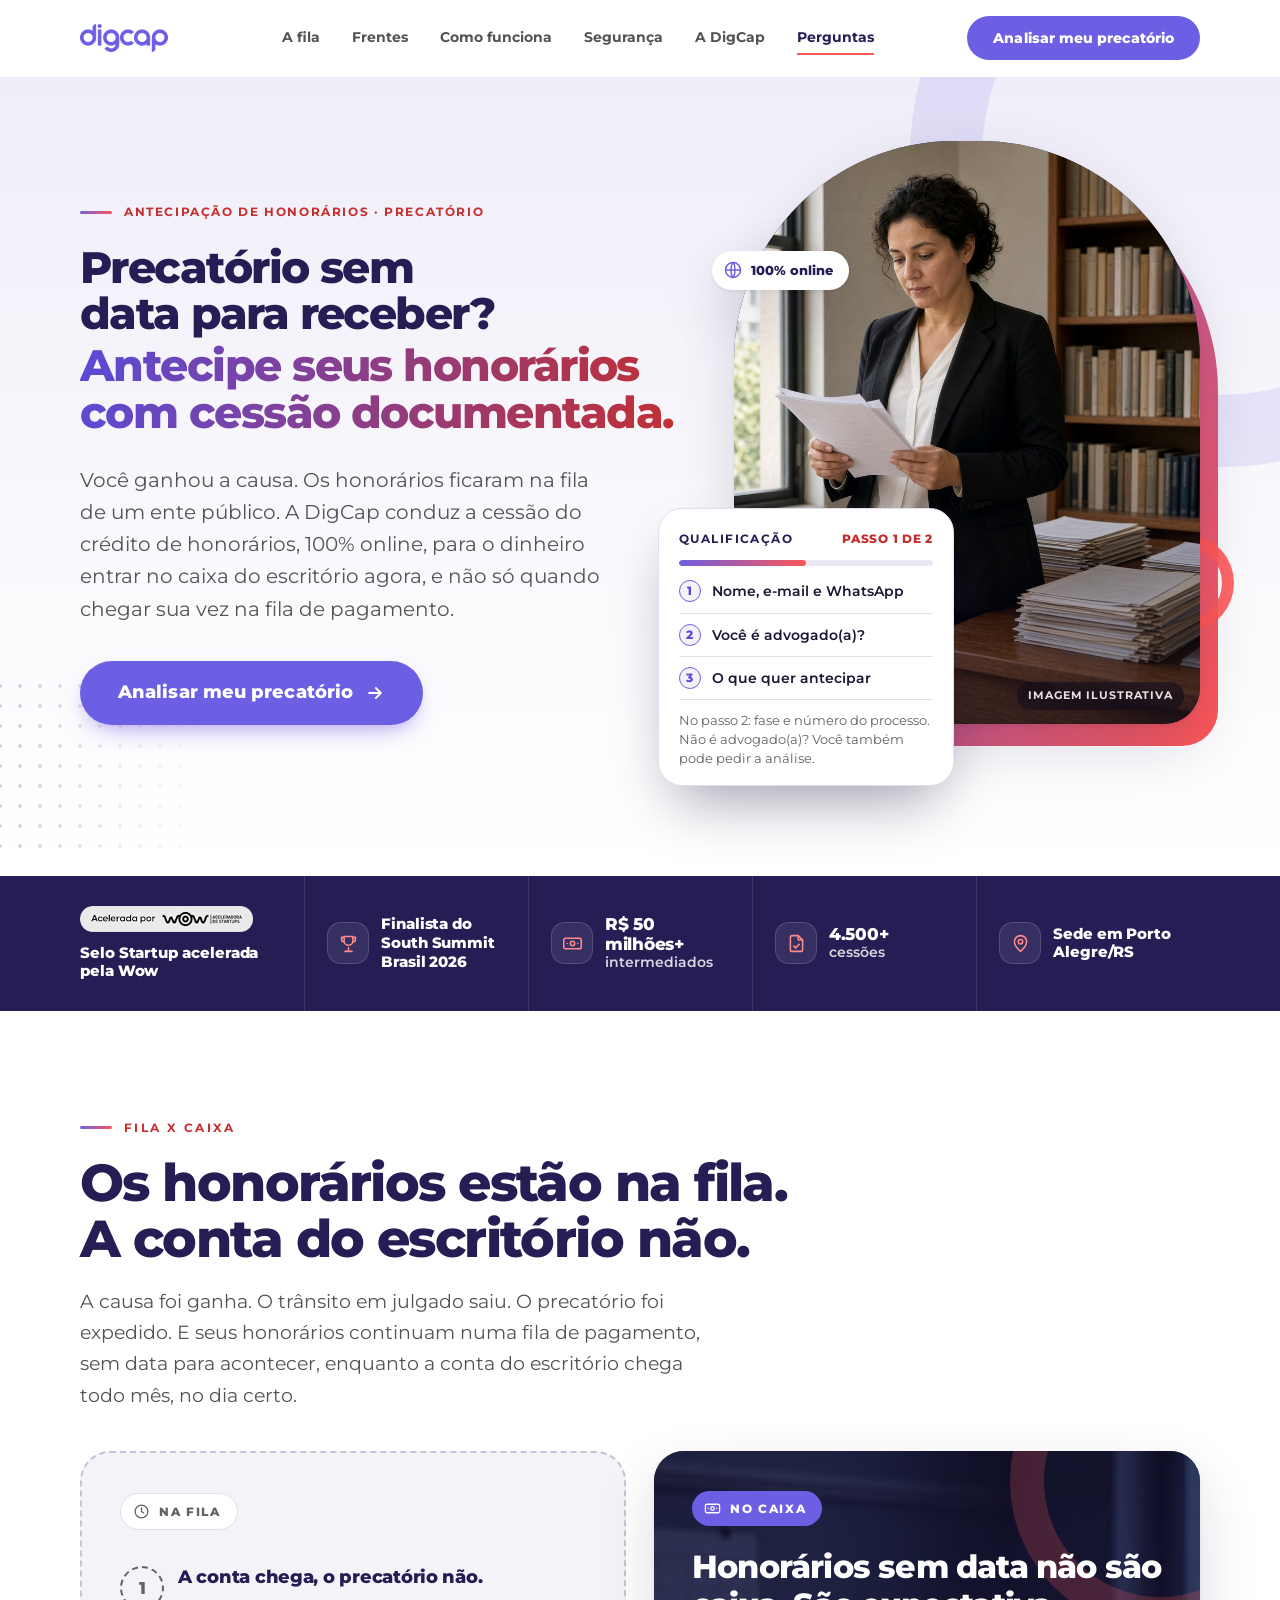
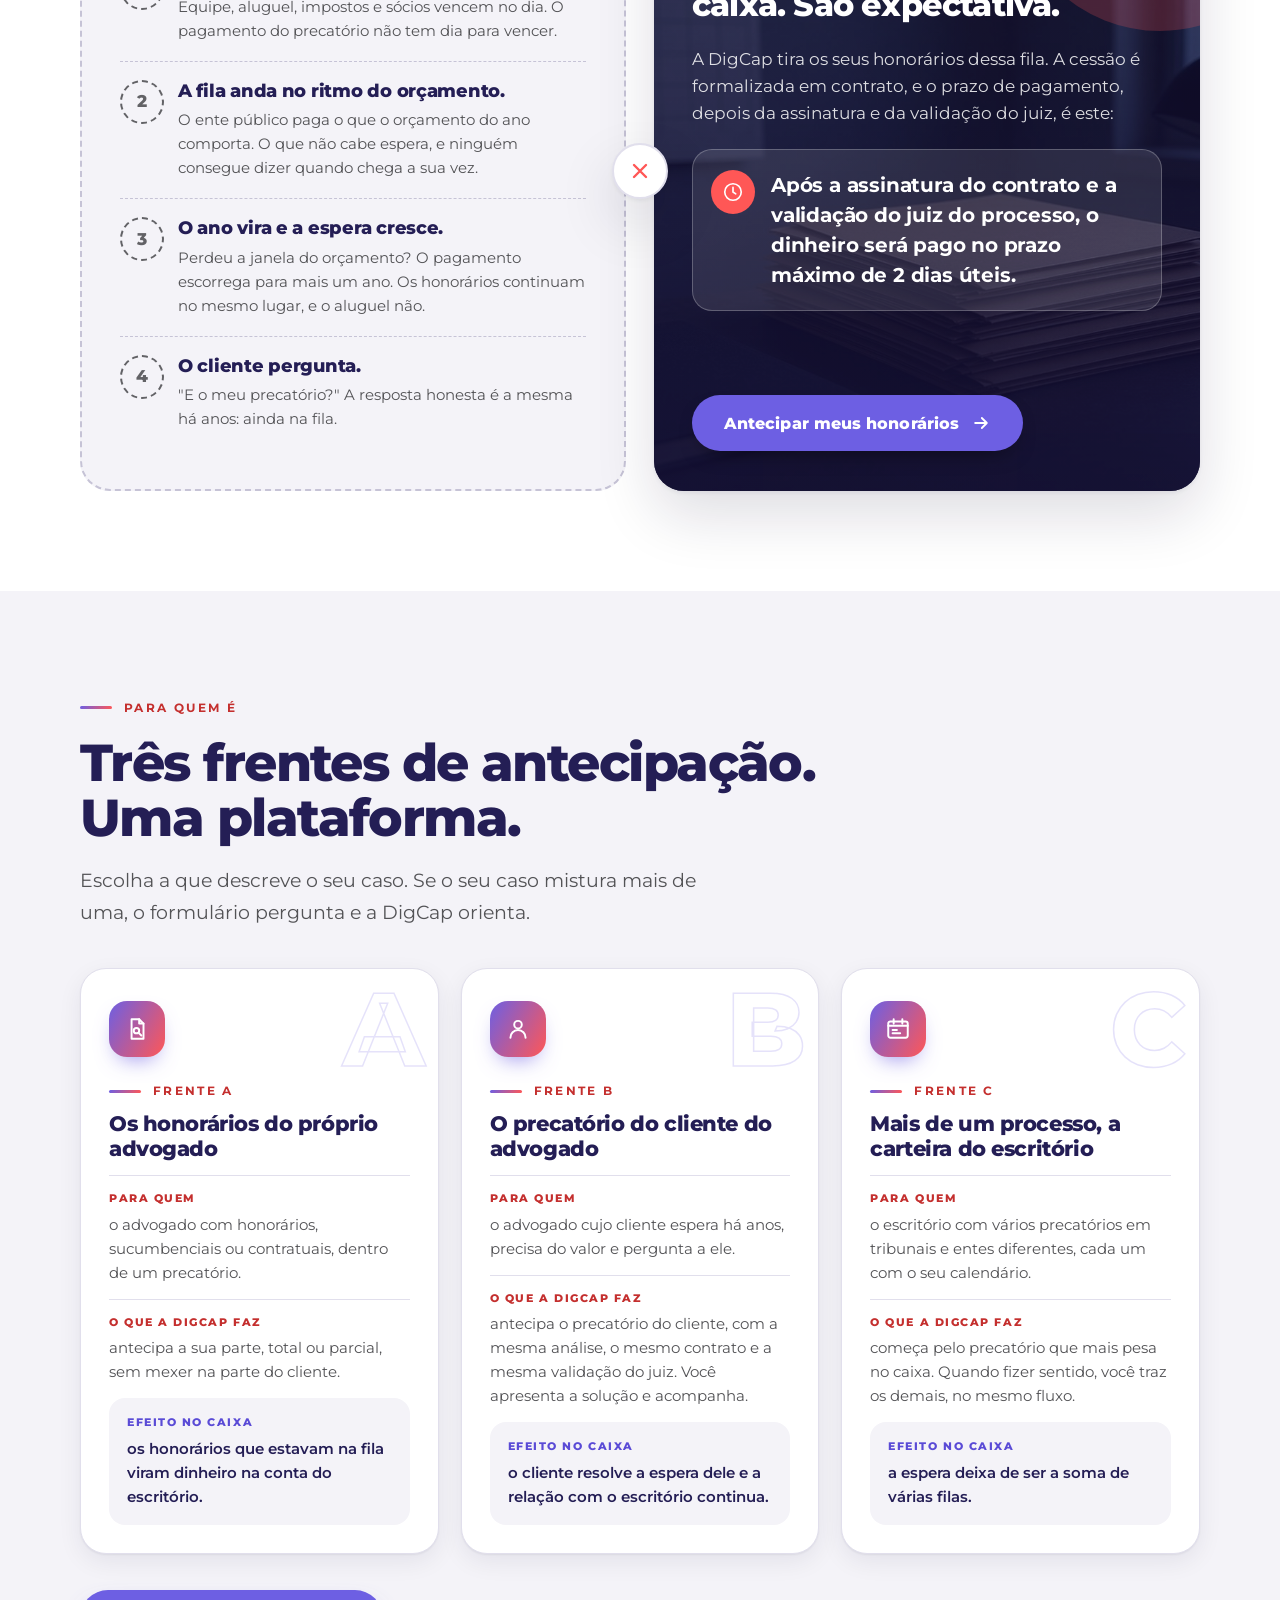
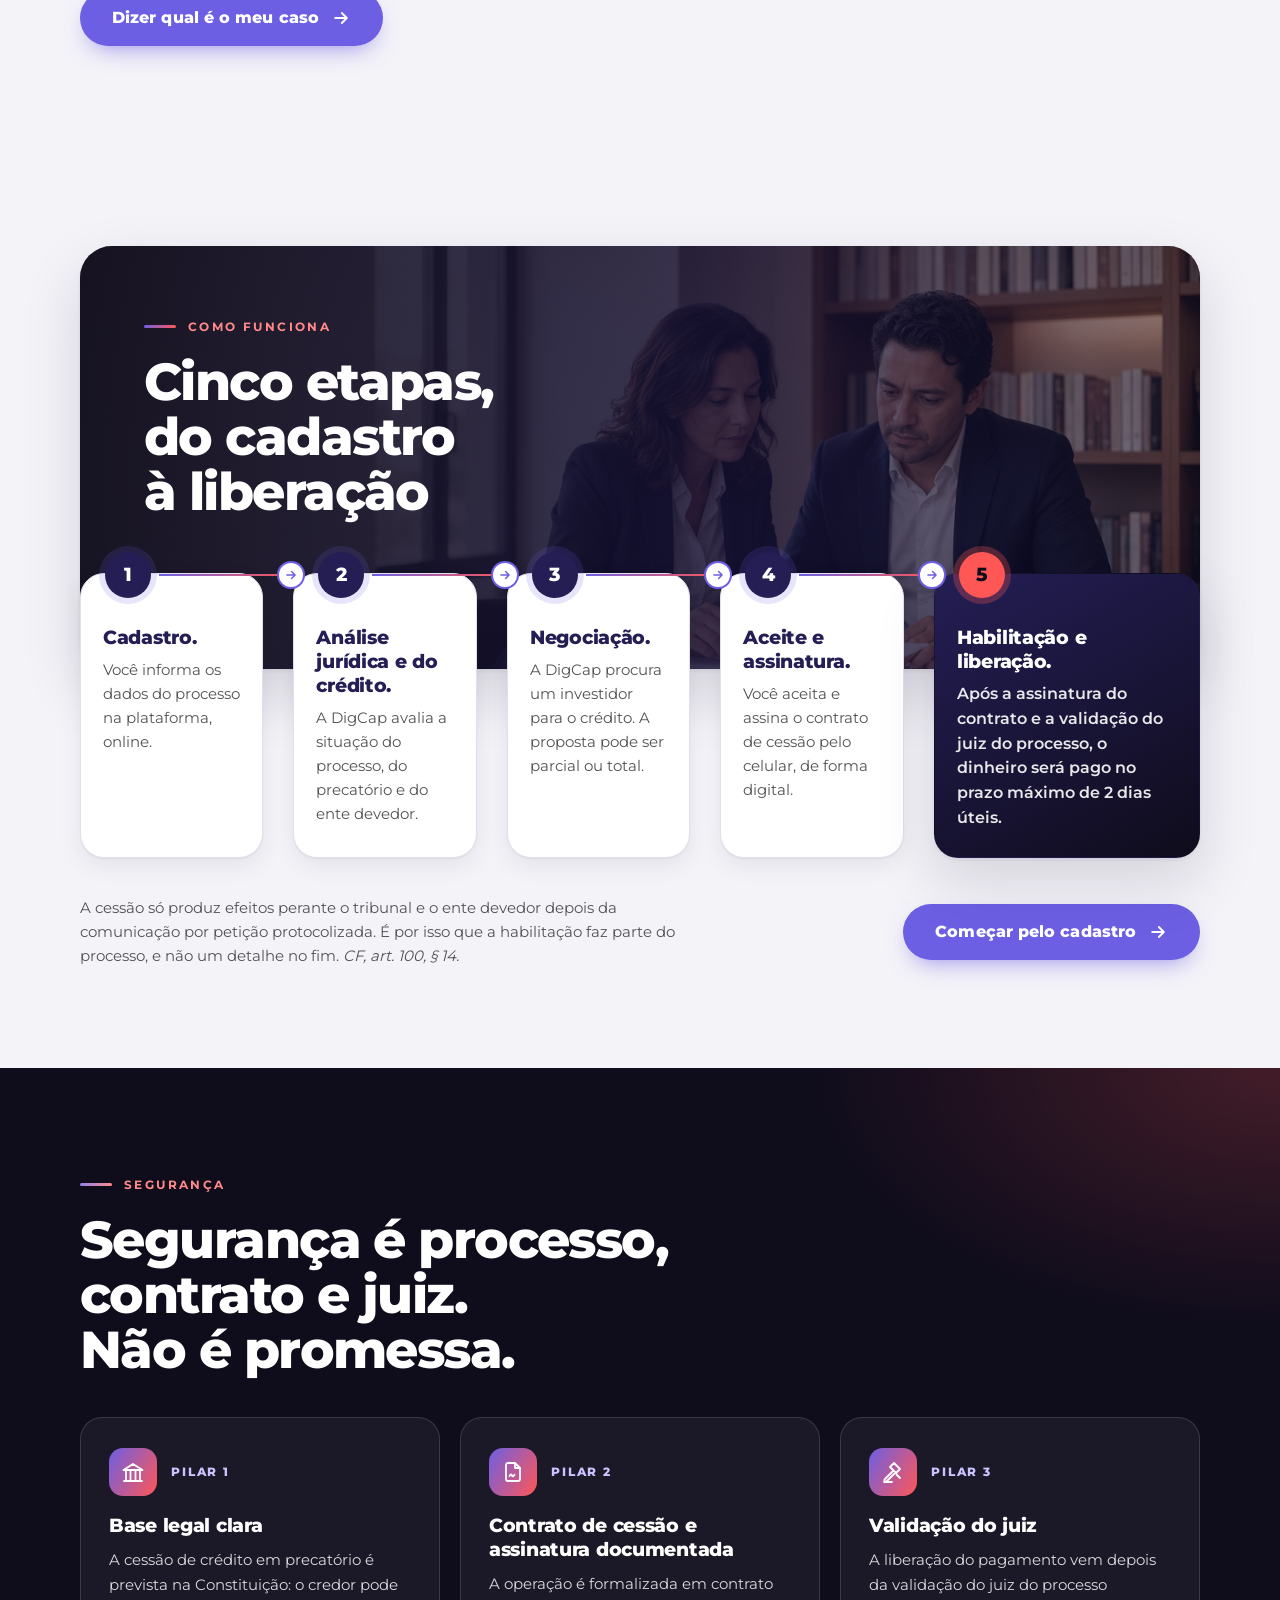
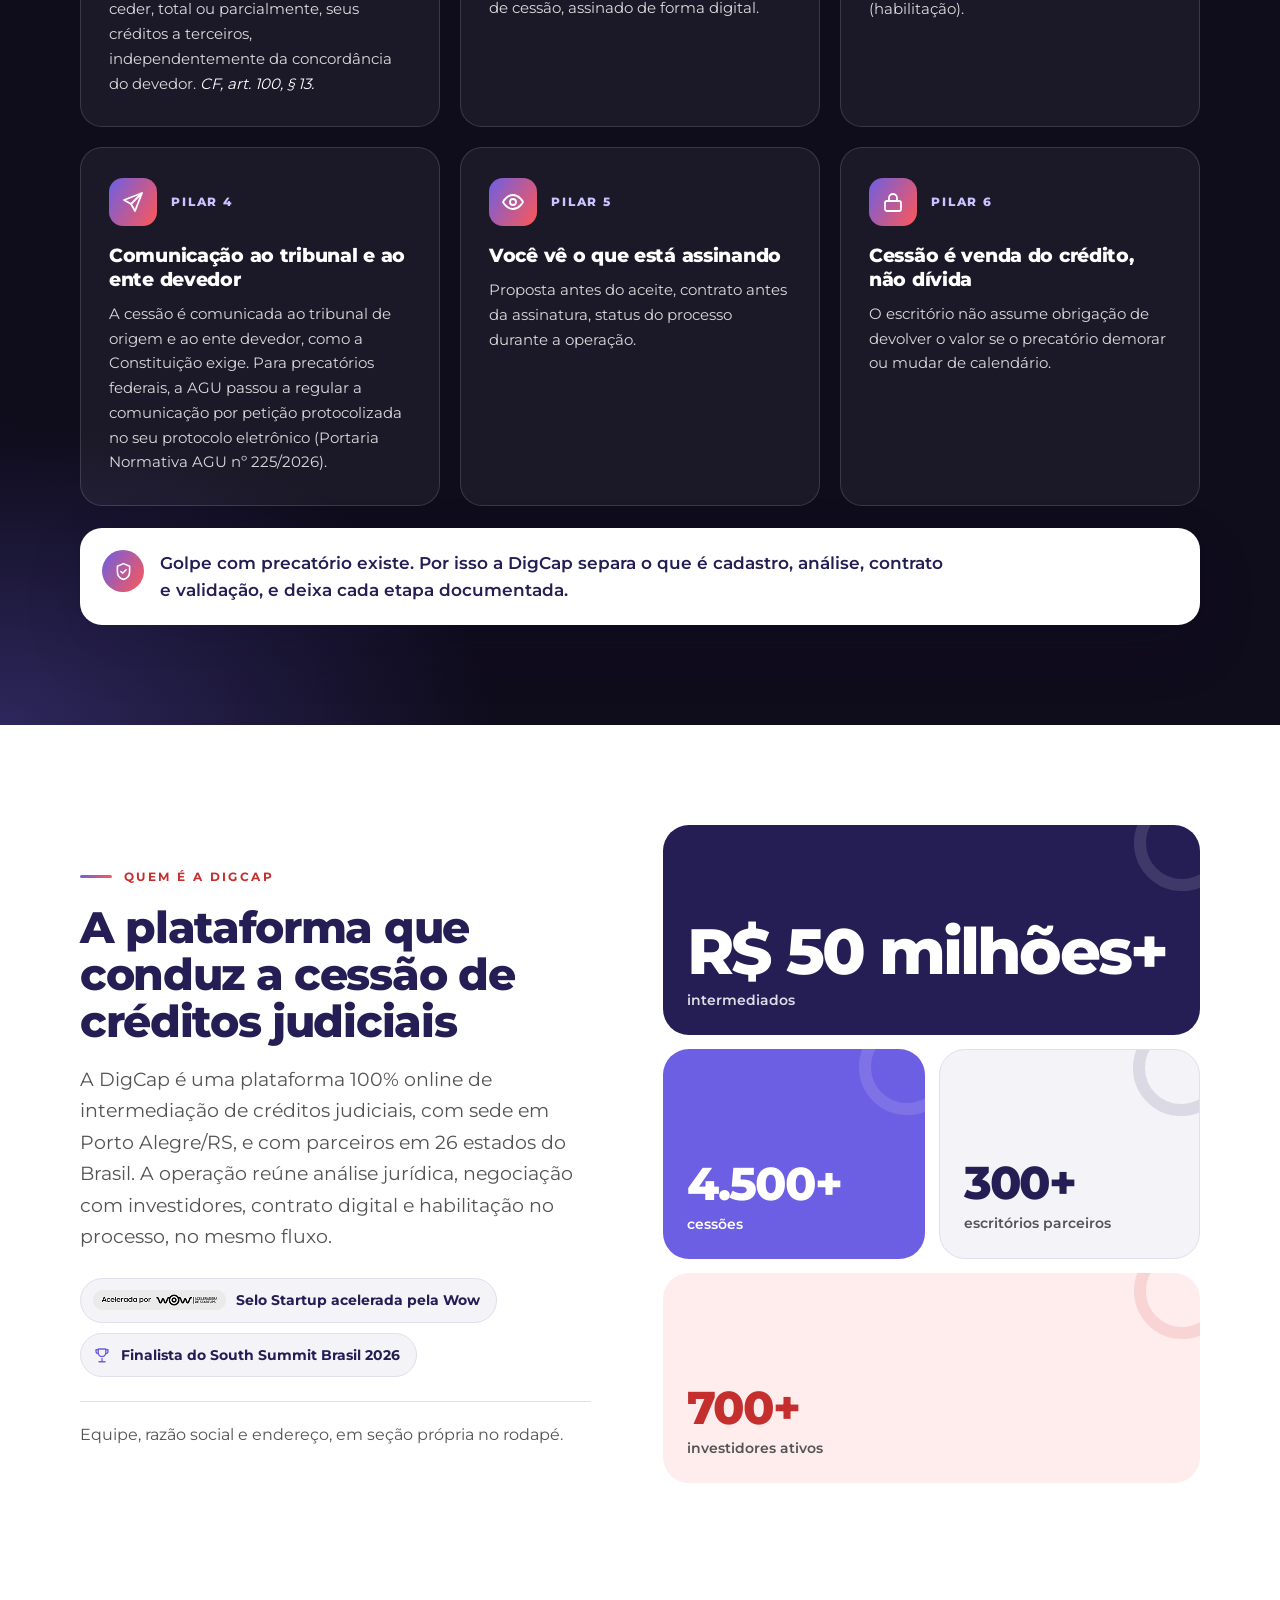
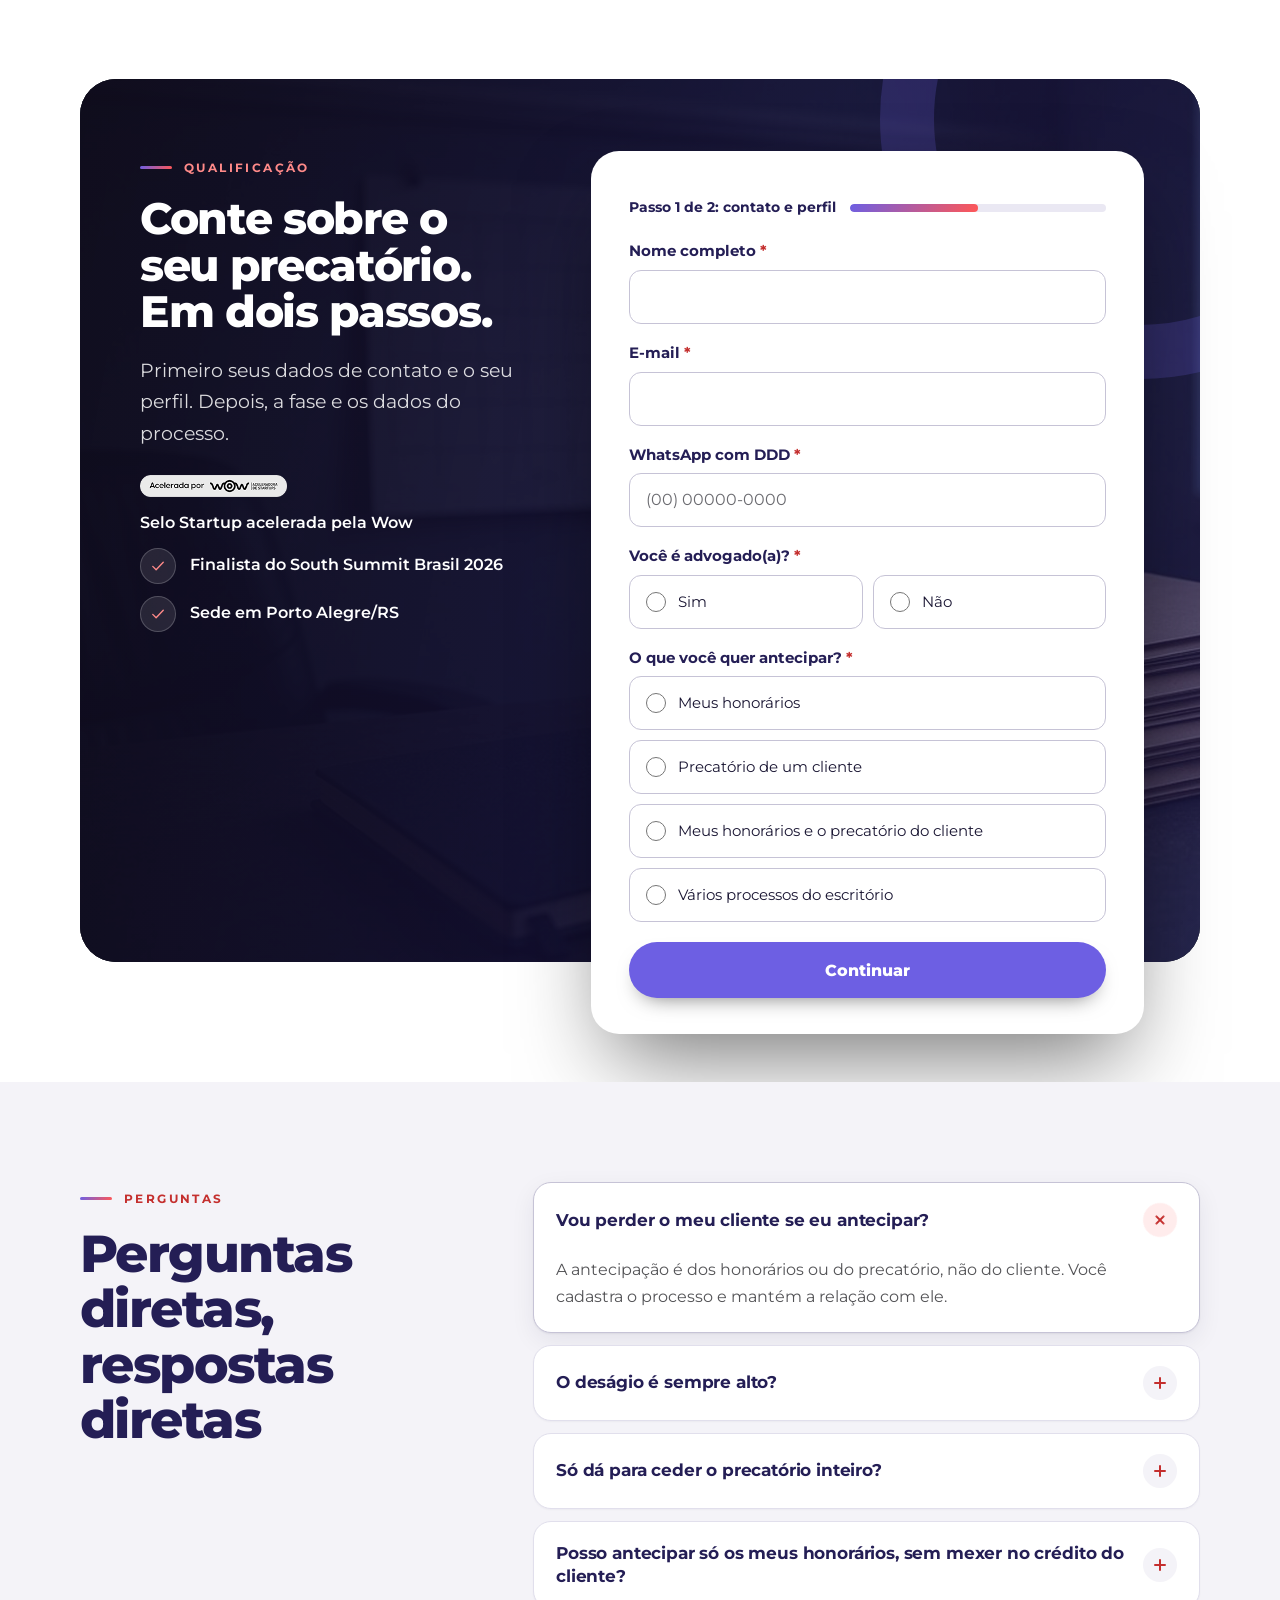
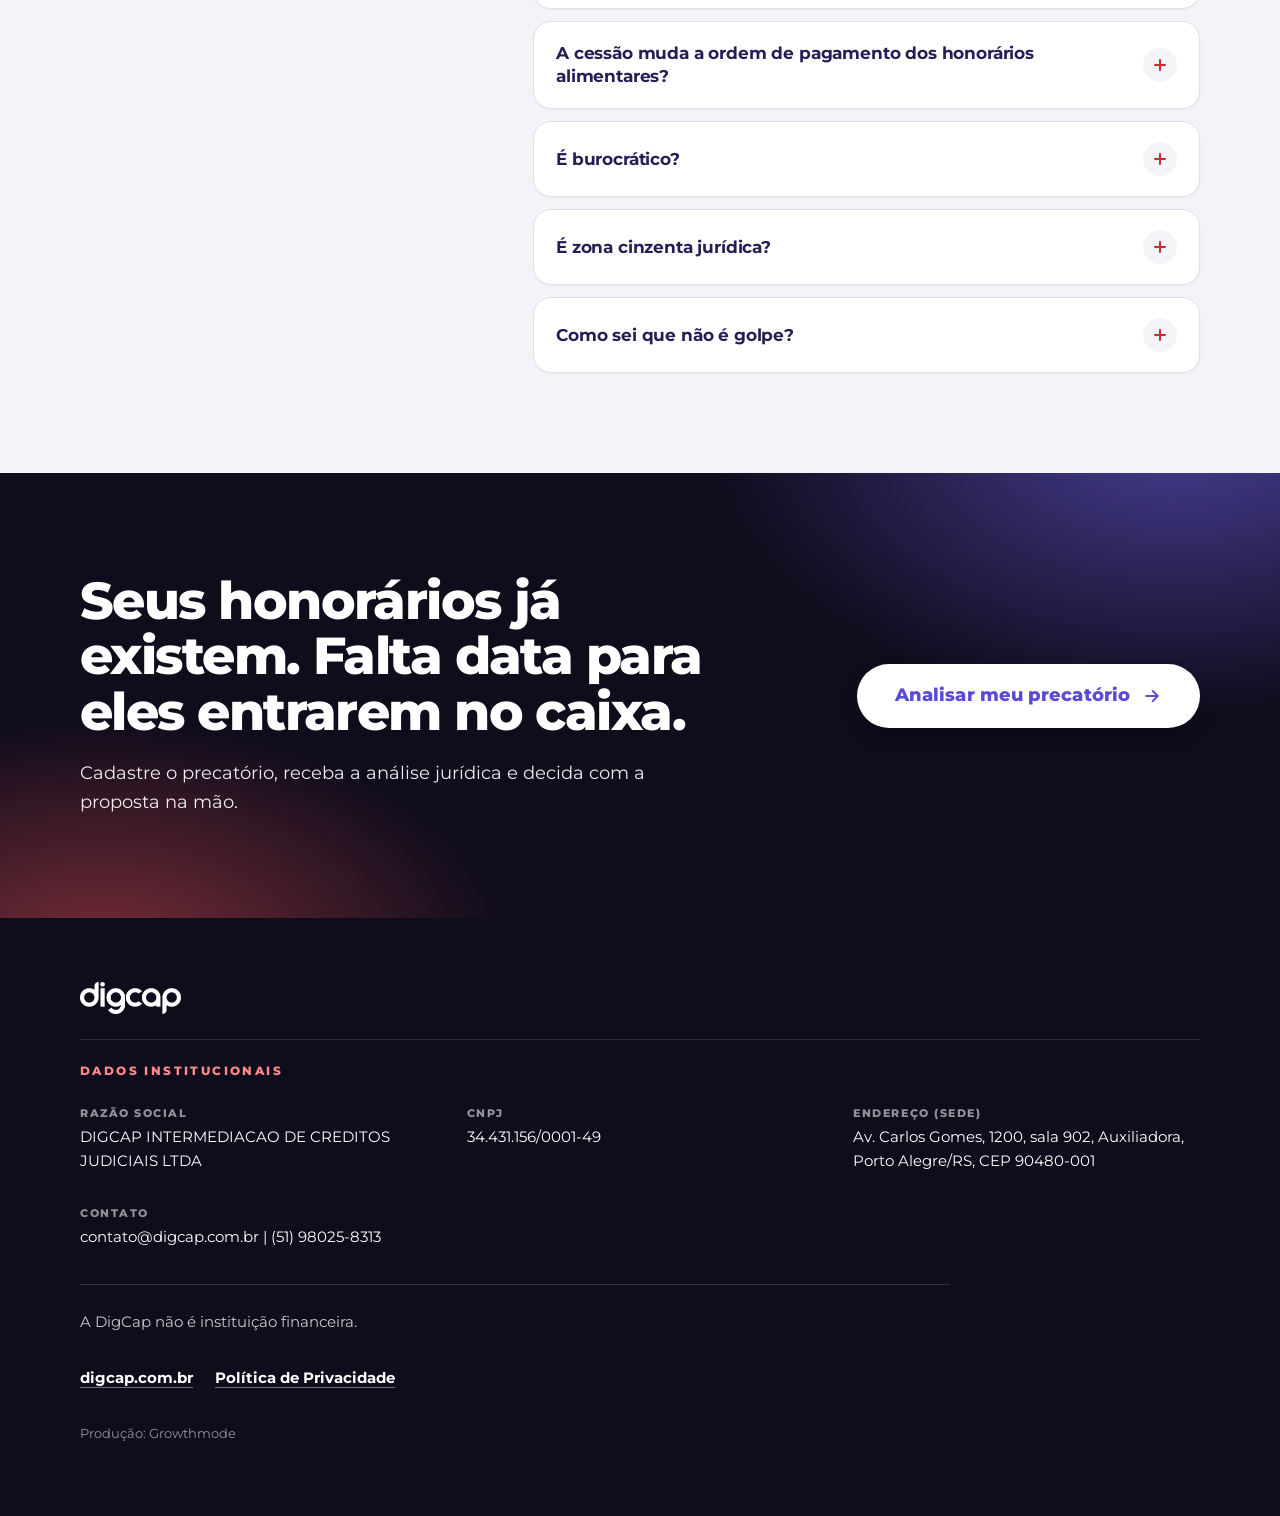
==== commit a37769b6: "DigCap v4: form final 26/11 (sem OAB, fluxo titular, processo obrigatório) no preview Co-authored-by" ====
--- a/precatorio-v4/index.html
+++ b/precatorio-v4/index.html
@@ -1,5 +1,5 @@
 <!DOCTYPE html>
-<html lang="pt-BR" data-direcao="v4" data-headline="A" data-form-step="1" data-oab="required" data-whatsapp="off" data-internal="off" data-frente="precatorio">
+<html lang="pt-BR" data-direcao="v4" data-headline="A" data-form-step="1" data-perfil="advogado" data-whatsapp="off" data-internal="off" data-frente="precatorio">
 <head>
 <meta charset="utf-8"><meta name="viewport" content="width=device-width, initial-scale=1">
 <title>Antecipação de honorários em precatório | DigCap</title>
@@ -17,14 +17,14 @@
 <a class="skip" href="#conteudo">Ir para o conteúdo</a>
 <header class="header" id="topo"><div class="container bar"><a class="logo" href="#hero"><img src="assets/logo/digcap-wordmark-roxo.png" width="88" height="28" alt="DigCap"></a><nav class="nav" aria-label="Seções da página"><a href="#caixa">A fila</a><a href="#para-quem-e">Frentes</a><a href="#como-funciona">Como funciona</a><a href="#seguro">Segurança</a><a href="#quem-e-a-digcap">A DigCap</a><a href="#faq">Perguntas</a></nav><a class="btn btn-p btn-sm" href="#qualificacao">Analisar meu precatório</a></div></header>
 <main id="conteudo">
-<section class="hero3" id="hero" data-section="hero" aria-labelledby="hero-title"><div class="container hero3-in"><div class="hero3-txt"><span class="eyebrow">Antecipação de honorários · Precatório</span><h1 id="hero-title"><span class="h1-a">Precatório sem data para receber?</span> <span class="h1-b">Antecipe seus honorários com cessão documentada.</span></h1><p class="sub">Você ganhou a causa. Os honorários ficaram na fila de um ente público. A DigCap conduz a cessão do crédito de honorários, 100% online, para o dinheiro entrar no caixa do escritório agora, e não só quando chegar sua vez na fila de pagamento.</p><a class="btn btn-p btn-lg" href="#qualificacao">Analisar meu precatório <svg class="ico-s" viewBox="0 0 24 24" aria-hidden="true"><path d="M5 12h14M13 6l6 6-6 6"/></svg></a></div><div class="hero3-media"><figure class="hero3-photo"><img src="assets/advogada.jpg" alt="Advogada em pé em um escritório, lendo documentos de um processo" width="864" height="1152" fetchpriority="high"><figcaption>Imagem ilustrativa</figcaption></figure><span class="hero3-seal"><svg class="ico-s" viewBox="0 0 24 24" aria-hidden="true"><circle cx="12" cy="12" r="9"/><path d="M3 12h18M12 3c3 3 3 15 0 18M12 3c-3 3-3 15 0 18"/></svg><span>100% online</span></span><aside class="ficha3" aria-label="Prévia da qualificação"><div class="fh"><b>Qualificação</b><span>Passo 1 de 2</span></div><div class="fbar"><i></i></div><ul><li style="--i:0"><span class="qn" aria-hidden="true">1</span> Nome, e-mail e telefone</li><li style="--i:1"><span class="qn" aria-hidden="true">2</span> Você é advogado(a)?</li><li style="--i:2"><span class="qn" aria-hidden="true">3</span> Número e UF da OAB</li><li style="--i:3"><span class="qn" aria-hidden="true">4</span> O que quer antecipar</li></ul><p class="ff">Fase do processo, quantos precatórios o escritório tem e o número do processo (opcional) vêm no passo 2.</p></aside></div></div></section>
+<section class="hero3" id="hero" data-section="hero" aria-labelledby="hero-title"><div class="container hero3-in"><div class="hero3-txt"><span class="eyebrow">Antecipação de honorários · Precatório</span><h1 id="hero-title"><span class="h1-a">Precatório sem data para receber?</span> <span class="h1-b">Antecipe seus honorários com cessão documentada.</span></h1><p class="sub">Você ganhou a causa. Os honorários ficaram na fila de um ente público. A DigCap conduz a cessão do crédito de honorários, 100% online, para o dinheiro entrar no caixa do escritório agora, e não só quando chegar sua vez na fila de pagamento.</p><a class="btn btn-p btn-lg" href="#qualificacao">Analisar meu precatório <svg class="ico-s" viewBox="0 0 24 24" aria-hidden="true"><path d="M5 12h14M13 6l6 6-6 6"/></svg></a></div><div class="hero3-media"><figure class="hero3-photo"><img src="assets/advogada.jpg" alt="Advogada em pé em um escritório, lendo documentos de um processo" width="864" height="1152" fetchpriority="high"><figcaption>Imagem ilustrativa</figcaption></figure><span class="hero3-seal"><svg class="ico-s" viewBox="0 0 24 24" aria-hidden="true"><circle cx="12" cy="12" r="9"/><path d="M3 12h18M12 3c3 3 3 15 0 18M12 3c-3 3-3 15 0 18"/></svg><span>100% online</span></span><aside class="ficha3" aria-label="Prévia da qualificação"><div class="fh"><b>Qualificação</b><span>Passo 1 de 2</span></div><div class="fbar"><i></i></div><ul><li style="--i:0"><span class="qn" aria-hidden="true">1</span> Nome, e-mail e WhatsApp</li><li style="--i:1"><span class="qn" aria-hidden="true">2</span> Você é advogado(a)?</li><li style="--i:2"><span class="qn" aria-hidden="true">3</span> O que quer antecipar</li></ul><p class="ff">No passo 2: fase e número do processo. Não é advogado(a)? Você também pode pedir a análise.</p></aside></div></div></section>
 <section class="cred" data-section="credenciais" aria-label="Credenciais"><div class="container"><ul><li class="reveal cred-wow" style="--d:0.00s"><img class="wow-logo" src="assets/logo/logo-wow-aceleradora.png" width="260" height="39" alt=""><span><b class="t">Selo Startup acelerada pela Wow</b></span></li><li class="reveal" style="--d:0.06s"><span class="ci"><svg class="ico-s" viewBox="0 0 24 24" aria-hidden="true"><path d="M8 21h8M12 17v4M7 4h10v5a5 5 0 0 1-10 0z"/><path d="M17 5h3v2a3 3 0 0 1-3 3M7 5H4v2a3 3 0 0 0 3 3"/></svg></span><span><b class="t">Finalista do South Summit Brasil 2026</b></span></li><li class="reveal" style="--d:0.12s"><span class="ci"><svg class="ico-s" viewBox="0 0 24 24" aria-hidden="true"><rect x="2" y="6" width="20" height="12" rx="2"/><circle cx="12" cy="12" r="2.5"/><path d="M6 12h.01M18 12h.01"/></svg></span><span><b>R$ 50 milhões+</b> intermediados</span></li><li class="reveal" style="--d:0.18s"><span class="ci"><svg class="ico-s" viewBox="0 0 24 24" aria-hidden="true"><path d="M14 3H7a2 2 0 0 0-2 2v14a2 2 0 0 0 2 2h10a2 2 0 0 0 2-2V8z"/><path d="M14 3v5h5"/><path d="m9 15 2 2 4-4"/></svg></span><span><b>4.500+</b> cessões</span></li><li class="reveal" style="--d:0.24s"><span class="ci"><svg class="ico-s" viewBox="0 0 24 24" aria-hidden="true"><path d="M12 21s7-6.2 7-11a7 7 0 0 0-14 0c0 4.8 7 11 7 11z"/><circle cx="12" cy="10" r="2.5"/></svg></span><span><b class="t">Sede em Porto Alegre/RS</b></span></li></ul></div></section>
 <section class="section " id="caixa" data-section="caixa"><div class="container"><div class="head reveal"><span class="eyebrow">Fila x caixa</span><h2>Os honorários estão na fila. A conta do escritório não.</h2><div class="lede"><p>A causa foi ganha. O trânsito em julgado saiu. O precatório foi expedido. E seus honorários continuam numa fila de pagamento, sem data para acontecer, enquanto a conta do escritório chega todo mês, no dia certo.</p></div></div><div class="versus"><div class="vs-col vs-fila"><span class="vs-tag"><svg class="ico-s" viewBox="0 0 24 24" aria-hidden="true"><circle cx="12" cy="12" r="9"/><path d="M12 7v5l3 2"/></svg> Na fila</span><ol class="fila"><li class="reveal" style="--d:0.00s"><span class="n" aria-hidden="true">1</span><div><h3>A conta chega, o precatório não.</h3><p>Equipe, aluguel, impostos e sócios vencem no dia. O pagamento do precatório não tem dia para vencer.</p></div></li><li class="reveal" style="--d:0.07s"><span class="n" aria-hidden="true">2</span><div><h3>A fila anda no ritmo do orçamento.</h3><p>O ente público paga o que o orçamento do ano comporta. O que não cabe espera, e ninguém consegue dizer quando chega a sua vez.</p></div></li><li class="reveal" style="--d:0.14s"><span class="n" aria-hidden="true">3</span><div><h3>O ano vira e a espera cresce.</h3><p>Perdeu a janela do orçamento? O pagamento escorrega para mais um ano. Os honorários continuam no mesmo lugar, e o aluguel não.</p></div></li><li class="reveal" style="--d:0.21s"><span class="n" aria-hidden="true">4</span><div><h3>O cliente pergunta.</h3><p>"E o meu precatório?" A resposta honesta é a mesma há anos: ainda na fila.</p></div></li></ol></div><span class="vs-sep" aria-hidden="true"><svg class="ico-s" viewBox="0 0 24 24" aria-hidden="true"><path d="M6 6l12 12M18 6 6 18"/></svg></span><div class="vs-col vs-caixa"><span class="vs-tag"><svg class="ico-s" viewBox="0 0 24 24" aria-hidden="true"><rect x="2" y="6" width="20" height="12" rx="2"/><circle cx="12" cy="12" r="2.5"/><path d="M6 12h.01M18 12h.01"/></svg> No caixa</span><p class="pull reveal">Honorários sem data não são caixa. São expectativa.</p><p class="fp reveal">A DigCap tira os seus honorários dessa fila. A cessão é formalizada em contrato, e o prazo de pagamento, depois da assinatura e da validação do juiz, é este:</p><blockquote class="prazo reveal"><span class="pi"><svg class="ico-s" viewBox="0 0 24 24" aria-hidden="true"><circle cx="12" cy="12" r="9"/><path d="M12 7v5l3 2"/></svg></span><span>Após a assinatura do contrato e a validação do juiz do processo, o dinheiro será pago no prazo máximo de 2 dias úteis.</span></blockquote><p class="vs-cta reveal"><a class="btn btn-p" href="#qualificacao">Antecipar meus honorários <svg class="ico-s" viewBox="0 0 24 24" aria-hidden="true"><path d="M5 12h14M13 6l6 6-6 6"/></svg></a></p></div></div></div></section>
 <section class="section sec-soft" id="para-quem-e" data-section="para-quem-e"><div class="container"><div class="head reveal"><span class="eyebrow">Para quem é</span><h2>Três frentes de antecipação. Uma plataforma.</h2><div class="lede"><p>Escolha a que descreve o seu caso. Se o seu caso mistura mais de uma, o formulário pergunta e a DigCap orienta.</p></div></div><div class="cards4"><article class="fcard4 reveal" style="--d:0.00s" data-front="a"><span class="gl" aria-hidden="true">A</span><div class="fc-top"><span class="ic"><svg class="ico-s" viewBox="0 0 24 24" aria-hidden="true"><path d="M7 3h7l4 4v14H7z"/><path d="M14 3v4h4"/><circle cx="11.5" cy="13.5" r="2.5"/><path d="M13.3 15.3L16 18"/></svg></span><span class="eyebrow">Frente A</span><h3>Os honorários do próprio advogado</h3></div><div class="fc-rows"><div class="frow4"><span class="fl">Para quem</span><p>o advogado com honorários, sucumbenciais ou contratuais, dentro de um precatório.</p></div><div class="frow4"><span class="fl">O que a DigCap faz</span><p>antecipa a sua parte, total ou parcial, sem mexer na parte do cliente.</p></div><div class="frow4 fx"><span class="fl">Efeito no caixa</span><p>os honorários que estavam na fila viram dinheiro na conta do escritório.</p></div></div></article><article class="fcard4 reveal" style="--d:0.08s" data-front="b"><span class="gl" aria-hidden="true">B</span><div class="fc-top"><span class="ic"><svg class="ico-s" viewBox="0 0 24 24" aria-hidden="true"><circle cx="12" cy="8" r="3.5"/><path d="M5 20a7 7 0 0 1 14 0"/></svg></span><span class="eyebrow">Frente B</span><h3>O precatório do cliente do advogado</h3></div><div class="fc-rows"><div class="frow4"><span class="fl">Para quem</span><p>o advogado cujo cliente espera há anos, precisa do valor e pergunta a ele.</p></div><div class="frow4"><span class="fl">O que a DigCap faz</span><p>antecipa o precatório do cliente, com a mesma análise, o mesmo contrato e a mesma validação do juiz. Você apresenta a solução e acompanha.</p></div><div class="frow4 fx"><span class="fl">Efeito no caixa</span><p>o cliente resolve a espera dele e a relação com o escritório continua.</p></div></div></article><article class="fcard4 reveal" style="--d:0.16s" data-front="c"><span class="gl" aria-hidden="true">C</span><div class="fc-top"><span class="ic"><svg class="ico-s" viewBox="0 0 24 24" aria-hidden="true"><rect x="3" y="5" width="18" height="15" rx="2"/><path d="M3 9h18M8 3v4M16 3v4"/><path d="M7 13h4M7 16h7"/></svg></span><span class="eyebrow">Frente C</span><h3>Mais de um processo, a carteira do escritório</h3></div><div class="fc-rows"><div class="frow4"><span class="fl">Para quem</span><p>o escritório com vários precatórios em tribunais e entes diferentes, cada um com o seu calendário.</p></div><div class="frow4"><span class="fl">O que a DigCap faz</span><p>começa pelo precatório que mais pesa no caixa. Quando fizer sentido, você traz os demais, no mesmo fluxo.</p></div><div class="frow4 fx"><span class="fl">Efeito no caixa</span><p>a espera deixa de ser a soma de várias filas.</p></div></div></article></div><p class="cta-row reveal"><a class="btn btn-p" href="#qualificacao">Dizer qual é o meu caso <svg class="ico-s" viewBox="0 0 24 24" aria-hidden="true"><path d="M5 12h14M13 6l6 6-6 6"/></svg></a></p></div></section>
 <section class="section como3" id="como-funciona" data-section="como-funciona"><div class="container"><div class="como-banner"><img src="assets/hero-escritorio.jpg" alt="Duas pessoas analisando documentos de um processo em uma mesa de escritório" width="1280" height="720" loading="lazy"><div class="como-banner-in reveal"><span class="eyebrow">Como funciona</span><h2>Cinco etapas, do cadastro à liberação</h2></div></div><ol class="steps steps4"><li class="step reveal" style="--d:0.00s"><span class="n">1</span><span class="link" aria-hidden="true"><span class="ar ar-r"><svg class="ico-s" viewBox="0 0 24 24" aria-hidden="true"><path d="M5 12h14M13 6l6 6-6 6"/></svg></span><span class="ar ar-d"><svg class="ico-s" viewBox="0 0 24 24" aria-hidden="true"><path d="M12 5v14M6 13l6 6 6-6"/></svg></span></span><h3>Cadastro.</h3><p>Você informa os dados do processo na plataforma, online.</p></li><li class="step reveal" style="--d:0.07s"><span class="n">2</span><span class="link" aria-hidden="true"><span class="ar ar-r"><svg class="ico-s" viewBox="0 0 24 24" aria-hidden="true"><path d="M5 12h14M13 6l6 6-6 6"/></svg></span><span class="ar ar-d"><svg class="ico-s" viewBox="0 0 24 24" aria-hidden="true"><path d="M12 5v14M6 13l6 6 6-6"/></svg></span></span><h3>Análise jurídica e do crédito.</h3><p>A DigCap avalia a situação do processo, do precatório e do ente devedor.</p></li><li class="step reveal" style="--d:0.14s"><span class="n">3</span><span class="link" aria-hidden="true"><span class="ar ar-r"><svg class="ico-s" viewBox="0 0 24 24" aria-hidden="true"><path d="M5 12h14M13 6l6 6-6 6"/></svg></span><span class="ar ar-d"><svg class="ico-s" viewBox="0 0 24 24" aria-hidden="true"><path d="M12 5v14M6 13l6 6 6-6"/></svg></span></span><h3>Negociação.</h3><p>A DigCap procura um investidor para o crédito. A proposta pode ser parcial ou total.</p></li><li class="step reveal" style="--d:0.21s"><span class="n">4</span><span class="link" aria-hidden="true"><span class="ar ar-r"><svg class="ico-s" viewBox="0 0 24 24" aria-hidden="true"><path d="M5 12h14M13 6l6 6-6 6"/></svg></span><span class="ar ar-d"><svg class="ico-s" viewBox="0 0 24 24" aria-hidden="true"><path d="M12 5v14M6 13l6 6 6-6"/></svg></span></span><h3>Aceite e assinatura.</h3><p>Você aceita e assina o contrato de cessão pelo celular, de forma digital.</p></li><li class="step reveal" style="--d:0.28s"><span class="n">5</span><h3>Habilitação e liberação.</h3><p>Após a assinatura do contrato e a validação do juiz do processo, o dinheiro será pago no prazo máximo de 2 dias úteis.</p></li></ol><div class="como-foot reveal"><p class="passo-nota">A cessão só produz efeitos perante o tribunal e o ente devedor depois da comunicação por petição protocolizada. É por isso que a habilitação faz parte do processo, e não um detalhe no fim. <em>CF, art. 100, § 14.</em></p><a class="btn btn-p" href="#qualificacao">Começar pelo cadastro <svg class="ico-s" viewBox="0 0 24 24" aria-hidden="true"><path d="M5 12h14M13 6l6 6-6 6"/></svg></a></div></div></section>
 <section class="section seg3 seg4 on-dark" id="seguro" data-section="seguro"><div class="container"><div class="head reveal"><span class="eyebrow">Segurança</span><h2>Segurança é processo, contrato e juiz. Não é promessa.</h2></div><ul class="pgrid"><li class="pillar4 reveal" style="--d:0.00s"><div class="pt"><span class="pi"><svg class="ico-s" viewBox="0 0 24 24" aria-hidden="true"><path d="M3 21h18M5 21V10M9.5 21V10M14.5 21V10M19 21V10M2.5 10 12 4l9.5 6z"/></svg></span><span class="pn">Pilar 1</span></div><h3>Base legal clara</h3><p>A cessão de crédito em precatório é prevista na Constituição: o credor pode ceder, total ou parcialmente, seus créditos a terceiros, independentemente da concordância do devedor. <em>CF, art. 100, § 13.</em></p></li><li class="pillar4 reveal" style="--d:0.08s"><div class="pt"><span class="pi"><svg class="ico-s" viewBox="0 0 24 24" aria-hidden="true"><path d="M14 3H7a2 2 0 0 0-2 2v14a2 2 0 0 0 2 2h10a2 2 0 0 0 2-2V8z"/><path d="M14 3v5h5"/><path d="M8.5 16c1.2-2 2-2 2.5-.5s1.3 1 2.5-.8"/></svg></span><span class="pn">Pilar 2</span></div><h3>Contrato de cessão e assinatura documentada</h3><p>A operação é formalizada em contrato de cessão, assinado de forma digital.</p></li><li class="pillar4 reveal" style="--d:0.16s"><div class="pt"><span class="pi"><svg class="ico-s" viewBox="0 0 24 24" aria-hidden="true"><path d="m14 13-8.5 8.5a1.5 1.5 0 0 1-2-2L12 11M9 7l4-4 6 6-4 4zM15.5 14.5 19 18M3 22h8"/></svg></span><span class="pn">Pilar 3</span></div><h3>Validação do juiz</h3><p>A liberação do pagamento vem depois da validação do juiz do processo (habilitação).</p></li><li class="pillar4 reveal" style="--d:0.00s"><div class="pt"><span class="pi"><svg class="ico-s" viewBox="0 0 24 24" aria-hidden="true"><path d="M21 3 10 14M21 3l-7 18-4-7-7-4z"/></svg></span><span class="pn">Pilar 4</span></div><h3>Comunicação ao tribunal e ao ente devedor</h3><p>A cessão é comunicada ao tribunal de origem e ao ente devedor, como a Constituição exige. Para precatórios federais, a AGU passou a regular a comunicação por petição protocolizada no seu protocolo eletrônico (Portaria Normativa AGU nº 225/2026).</p></li><li class="pillar4 reveal" style="--d:0.08s"><div class="pt"><span class="pi"><svg class="ico-s" viewBox="0 0 24 24" aria-hidden="true"><path d="M2 12s3.6-7 10-7 10 7 10 7-3.6 7-10 7S2 12 2 12z"/><circle cx="12" cy="12" r="3"/></svg></span><span class="pn">Pilar 5</span></div><h3>Você vê o que está assinando</h3><p>Proposta antes do aceite, contrato antes da assinatura, status do processo durante a operação.</p></li><li class="pillar4 reveal" style="--d:0.16s"><div class="pt"><span class="pi"><svg class="ico-s" viewBox="0 0 24 24" aria-hidden="true"><rect x="4" y="11" width="16" height="10" rx="2"/><path d="M8 11V8a4 4 0 0 1 8 0v3"/></svg></span><span class="pn">Pilar 6</span></div><h3>Cessão é venda do crédito, não dívida</h3><p>O escritório não assume obrigação de devolver o valor se o precatório demorar ou mudar de calendário.</p></li></ul><p class="closing reveal"><span class="ci"><svg class="ico-s" viewBox="0 0 24 24" aria-hidden="true"><path d="M12 3 5 6v6c0 4.5 3 8 7 9 4-1 7-4.5 7-9V6z"/><path d="m9 12 2 2 4-4"/></svg></span><span>Golpe com precatório existe. Por isso a DigCap separa o que é cadastro, análise, contrato e validação, e deixa cada etapa documentada.</span></p></div></section>
 <section class="section " id="quem-e-a-digcap" data-section="quem-e-a-digcap"><div class="container"><div class="quem3"><div class="quem3-txt reveal"><span class="eyebrow">Quem é a DigCap</span><h2>A plataforma que conduz a cessão de créditos judiciais</h2><div class="lede"><p>A DigCap é uma plataforma 100% online de intermediação de créditos judiciais, com sede em Porto Alegre/RS, e com parceiros em 26 estados do Brasil. A operação reúne análise jurídica, negociação com investidores, contrato digital e habilitação no processo, no mesmo fluxo.</p></div><ul class="badges3"><li class="badge-wow"><img class="wow-logo" src="assets/logo/logo-wow-aceleradora.png" width="260" height="39" alt="">Selo Startup acelerada pela Wow</li><li><svg class="ico-s" viewBox="0 0 24 24" aria-hidden="true"><path d="M8 21h8M12 17v4M7 4h10v5a5 5 0 0 1-10 0z"/><path d="M17 5h3v2a3 3 0 0 1-3 3M7 5H4v2a3 3 0 0 0 3 3"/></svg>Finalista do South Summit Brasil 2026</li></ul><p class="por">Equipe, razão social e endereço, em seção própria no rodapé.</p></div><ul class="tiles"><li class="tile t1 reveal" style="--d:0.00s"><b>R$ 50 milhões+</b><span>intermediados</span></li><li class="tile t2 reveal" style="--d:0.07s"><b>4.500+</b><span>cessões</span></li><li class="tile t3 reveal" style="--d:0.14s"><b>300+</b><span>escritórios parceiros</span></li><li class="tile t4 reveal" style="--d:0.21s"><b>700+</b><span>investidores ativos</span></li></ul></div></div></section>
-<section class="section form3" id="qualificacao" data-section="qualificacao"><div class="container"><div class="form3-panel"><div class="form3-bg" aria-hidden="true"></div><div class="form3-grid"><div class="form-intro"><span class="eyebrow">Qualificação</span><h2>Conte sobre o seu precatório. Em dois passos.</h2><div class="lede"><p>Primeiro seus dados de contato e a OAB. Depois, a fase e os dados do processo.</p></div><ul class="trust"><li class="trust-wow"><img class="wow-logo" src="assets/logo/logo-wow-aceleradora.png" width="260" height="39" alt="">Selo Startup acelerada pela Wow</li><li><span class="ci"><svg class="ico-s" viewBox="0 0 24 24" aria-hidden="true"><path d="m5 12.5 4.5 4.5L19 7"/></svg></span>Finalista do South Summit Brasil 2026</li><li><span class="ci"><svg class="ico-s" viewBox="0 0 24 24" aria-hidden="true"><path d="m5 12.5 4.5 4.5L19 7"/></svg></span>Sede em Porto Alegre/RS</li></ul></div><div class="form-card"><div class="progress" aria-live="polite"><span id="progress-label">Passo 1 de 2: contato e OAB</span><div class="t"><div class="b"></div></div></div><form id="form-qualificacao" novalidate action="#" method="post"><div class="hid" aria-hidden="true">
+<section class="section form3" id="qualificacao" data-section="qualificacao"><div class="container"><div class="form3-panel"><div class="form3-bg" aria-hidden="true"></div><div class="form3-grid"><div class="form-intro"><span class="eyebrow">Qualificação</span><h2>Conte sobre o seu precatório. Em dois passos.</h2><div class="lede"><p>Primeiro seus dados de contato e o seu perfil. Depois, a fase e os dados do processo.</p></div><ul class="trust"><li class="trust-wow"><img class="wow-logo" src="assets/logo/logo-wow-aceleradora.png" width="260" height="39" alt="">Selo Startup acelerada pela Wow</li><li><span class="ci"><svg class="ico-s" viewBox="0 0 24 24" aria-hidden="true"><path d="m5 12.5 4.5 4.5L19 7"/></svg></span>Finalista do South Summit Brasil 2026</li><li><span class="ci"><svg class="ico-s" viewBox="0 0 24 24" aria-hidden="true"><path d="m5 12.5 4.5 4.5L19 7"/></svg></span>Sede em Porto Alegre/RS</li></ul></div><div class="form-card"><div class="progress" aria-live="polite"><span id="progress-label">Passo 1 de 2: contato e perfil</span><div class="t"><div class="b"></div></div></div><form id="form-qualificacao" novalidate action="#" method="post"><div class="hid" aria-hidden="true">
 <input type="hidden" name="utm_source" id="utm_source">
 <input type="hidden" name="utm_medium" id="utm_medium">
 <input type="hidden" name="utm_campaign" id="utm_campaign">
@@ -48,7 +48,7 @@
 <input type="hidden" name="lp_frente" id="lp_frente" value="precatorio">
 <input type="hidden" name="lp_variant" id="lp_variant" value="frente-precatorio-v4">
 <input type="hidden" name="headline_variant" id="headline_variant" value="A">
-<input type="hidden" name="submitted_at" id="submitted_at"></div><div class="fstep" id="step-1"><div class="field" id="field-nome"><label class="lbl" for="nome">Nome completo<span class="req" aria-hidden="true"> *</span></label><input class="ctl" id="nome" name="nome" autocomplete="name"><p class="field-error">Informe seu nome completo.</p></div><div class="field" id="field-email"><label class="lbl" for="email">E-mail<span class="req" aria-hidden="true"> *</span></label><input class="ctl" type="email" id="email" name="email" autocomplete="email"><p class="field-error">Informe um e-mail válido.</p></div><div class="field" id="field-telefone"><label class="lbl" for="telefone">Telefone com DDD<span class="req" aria-hidden="true"> *</span></label><input class="ctl" type="tel" id="telefone" name="telefone" autocomplete="tel" placeholder="(00) 00000-0000"><p class="field-error">Informe um telefone com DDD.</p></div><fieldset class="field" id="field-advogado"><legend class="lbl">Você é advogado(a)?<span class="req" aria-hidden="true"> *</span></legend><div class="choices row"><label class="choice"><input type="radio" name="e_advogado" value="sim"> <span>Sim</span></label><label class="choice"><input type="radio" name="e_advogado" value="nao"> <span>Não</span></label></div><p class="field-error">Selecione uma opção.</p></fieldset><div class="field" id="field-oab"><label class="lbl" for="oab">Número e UF da OAB<span class="opt oab-opt"> (opcional)</span><span class="req oab-req" aria-hidden="true"> *</span></label><div class="oab"><input class="ctl" id="oab" name="oab" autocomplete="off" autocapitalize="characters" spellcheck="false" maxlength="10" placeholder="123456" aria-describedby="oab-hint"><select class="ctl" id="oab_uf" name="oab_uf" aria-label="UF da OAB"><option value="">UF</option><option>AC</option><option>AL</option><option>AM</option><option>AP</option><option>BA</option><option>CE</option><option>DF</option><option>ES</option><option>GO</option><option>MA</option><option>MG</option><option>MS</option><option>MT</option><option>PA</option><option>PB</option><option>PE</option><option>PI</option><option>PR</option><option>RJ</option><option>RN</option><option>RO</option><option>RR</option><option>RS</option><option>SC</option><option>SE</option><option>SP</option><option>TO</option></select></div><p class="field-hint" id="oab-hint">Só números (de 3 a 7). Se a inscrição tiver letra no final, inclua (ex.: 12345A).</p><p class="field-error">Informe o número da OAB e a UF.</p></div><fieldset class="field" id="field-o-que"><legend class="lbl">O que você quer antecipar?<span class="req" aria-hidden="true"> *</span></legend><div class="choices"><label class="choice"><input type="radio" name="o_que_antecipar" value="honorarios"> <span>Meus honorários</span></label><label class="choice"><input type="radio" name="o_que_antecipar" value="credito_cliente"> <span>Precatório de um cliente</span></label><label class="choice"><input type="radio" name="o_que_antecipar" value="honorarios_e_credito_cliente"> <span>Meus honorários e o precatório do cliente</span></label><label class="choice"><input type="radio" name="o_que_antecipar" value="carteira"> <span>Vários processos do escritório</span></label></div><p class="field-error">Selecione uma opção.</p></fieldset><div class="actions"><button type="button" class="btn btn-p" id="btn-continuar">Continuar</button></div></div><div class="fstep" id="step-2"><div class="field" id="field-fase"><label class="lbl" for="fase">Fase do processo<span class="req" aria-hidden="true"> *</span></label><select class="ctl" id="fase" name="fase"><option value="">Selecione</option><option value="antes_expedicao">Em andamento, antes da expedição do precatório</option><option value="expedido">Precatório expedido, aguardando pagamento</option><option value="nao_sei">Não sei informar</option></select><p class="field-error">Selecione a fase.</p></div><fieldset class="field" id="field-qtd"><legend class="lbl">Quantos precatórios o escritório tem em andamento?<span class="req" aria-hidden="true"> *</span></legend><div class="choices row"><label class="choice"><input type="radio" name="qtd_processos" value="1"> <span>1</span></label><label class="choice"><input type="radio" name="qtd_processos" value="2_a_5"> <span>2 a 5</span></label><label class="choice"><input type="radio" name="qtd_processos" value="mais_de_5"> <span>Mais de 5</span></label></div><p class="field-error">Selecione uma opção.</p></fieldset><div class="field" id="field-processo"><label class="lbl" for="processo">Número do processo <span class="opt">(opcional)</span></label><input class="ctl" id="processo" name="processo" inputmode="numeric" autocomplete="off" maxlength="25" placeholder="0000000-00.0000.0.00.0000" aria-describedby="processo-hint"><p class="field-hint" id="processo-hint">Número CNJ com 20 dígitos. Pode colar do jeito que estiver: a pontuação entra sozinha.</p><p class="field-error">Informe o número completo (20 dígitos) ou deixe em branco.</p></div><div class="field" id="field-consentimento"><label class="choice consent"><input type="checkbox" id="consentimento" name="consentimento" value="sim"><span>Li e concordo com a <a href="#aviso-privacidade">Política de Privacidade</a> da DigCap e autorizo o contato sobre a minha solicitação.</span></label><p class="field-error">É necessário concordar para enviar.</p></div><p class="submit-error" id="submit-error" role="alert">Não foi possível enviar agora. Tente novamente em instantes.</p><div class="actions"><button type="button" class="btn btn-s" id="btn-voltar">Voltar</button><button type="submit" class="btn btn-p" id="btn-enviar">Enviar para análise</button></div></div><div class="fstep" id="step-blocked" tabindex="-1"><div class="blocked" id="screen-nao-advogado"><h3>Esta página é para advogados</h3><p>Esta página é para advogados que querem antecipar honorários ou o precatório de um cliente.</p><button type="button" class="btn btn-s" id="btn-alterar-resposta">Alterar resposta</button></div></div><div class="fstep" id="step-thanks" tabindex="-1"><div class="thanks" id="screen-obrigado"><h3>Recebemos seu cadastro</h3><p>Recebemos seu cadastro. Um especialista da DigCap vai analisar o seu precatório e entrar em contato.</p></div></div></form></div></div></div></div></section>
+<input type="hidden" name="submitted_at" id="submitted_at"></div><div class="fstep" id="step-1"><div class="field" id="field-nome"><label class="lbl" for="nome">Nome completo<span class="req" aria-hidden="true"> *</span></label><input class="ctl" id="nome" name="nome" autocomplete="name"><p class="field-error">Informe seu nome completo.</p></div><div class="field" id="field-email"><label class="lbl" for="email">E-mail<span class="req" aria-hidden="true"> *</span></label><input class="ctl" type="email" id="email" name="email" autocomplete="email"><p class="field-error">Informe um e-mail válido.</p></div><div class="field" id="field-telefone"><label class="lbl" for="telefone">WhatsApp com DDD<span class="req" aria-hidden="true"> *</span></label><input class="ctl" type="tel" id="telefone" name="telefone" autocomplete="tel" placeholder="(00) 00000-0000"><p class="field-error">Informe um WhatsApp com DDD.</p></div><fieldset class="field" id="field-advogado"><legend class="lbl">Você é advogado(a)?<span class="req" aria-hidden="true"> *</span></legend><div class="choices row"><label class="choice"><input type="radio" name="e_advogado" value="sim"> <span>Sim</span></label><label class="choice"><input type="radio" name="e_advogado" value="nao"> <span>Não</span></label></div><p class="perfil-note pf-tit" role="status">Sem problema. Se o precatório é seu ou da sua família, você também pode pedir uma análise. Responda as próximas perguntas e um especialista da DigCap entra em contato.</p><p class="field-error">Selecione uma opção.</p></fieldset><fieldset class="field pf-adv" id="field-o-que"><legend class="lbl">O que você quer antecipar?<span class="req" aria-hidden="true"> *</span></legend><div class="choices"><label class="choice"><input type="radio" name="o_que_antecipar" value="honorarios"> <span>Meus honorários</span></label><label class="choice"><input type="radio" name="o_que_antecipar" value="credito_cliente"> <span>Precatório de um cliente</span></label><label class="choice"><input type="radio" name="o_que_antecipar" value="honorarios_e_credito_cliente"> <span>Meus honorários e o precatório do cliente</span></label><label class="choice"><input type="radio" name="o_que_antecipar" value="carteira"> <span>Vários processos do escritório</span></label></div><p class="field-error">Selecione uma opção.</p></fieldset><fieldset class="field pf-tit" id="field-o-que-tit"><legend class="lbl">O que você quer antecipar?<span class="req" aria-hidden="true"> *</span></legend><div class="choices"><label class="choice"><input type="radio" name="o_que_antecipar_titular" value="credito_proprio"> <span>Um precatório em meu nome</span></label><label class="choice"><input type="radio" name="o_que_antecipar_titular" value="credito_heranca"> <span>Um precatório de herança ou de familiar</span></label><label class="choice"><input type="radio" name="o_que_antecipar_titular" value="nao_sei"> <span>Ainda não sei, quero entender</span></label></div><p class="field-error">Selecione uma opção.</p></fieldset><div class="actions"><button type="button" class="btn btn-p" id="btn-continuar">Continuar</button></div></div><div class="fstep" id="step-2"><div class="field" id="field-fase"><label class="lbl" for="fase">Fase do processo<span class="req" aria-hidden="true"> *</span></label><select class="ctl" id="fase" name="fase"><option value="">Selecione</option><option value="antes_expedicao">Em andamento, antes da expedição do precatório</option><option value="expedido">Precatório expedido, aguardando pagamento</option><option value="nao_sei">Não sei informar</option></select><p class="field-error">Selecione a fase.</p></div><fieldset class="field pf-adv" id="field-qtd"><legend class="lbl">Quantos precatórios o escritório tem em andamento?<span class="req" aria-hidden="true"> *</span></legend><div class="choices row"><label class="choice"><input type="radio" name="qtd_processos" value="1"> <span>1</span></label><label class="choice"><input type="radio" name="qtd_processos" value="2_a_5"> <span>2 a 5</span></label><label class="choice"><input type="radio" name="qtd_processos" value="mais_de_5"> <span>Mais de 5</span></label></div><p class="field-error">Selecione uma opção.</p></fieldset><fieldset class="field pf-tit" id="field-tem-adv"><legend class="lbl">O processo tem advogado(a)?<span class="req" aria-hidden="true"> *</span></legend><div class="choices row"><label class="choice"><input type="radio" name="tem_advogado" value="sim"> <span>Sim</span></label><label class="choice"><input type="radio" name="tem_advogado" value="nao"> <span>Não</span></label><label class="choice"><input type="radio" name="tem_advogado" value="nao_sei"> <span>Não sei</span></label></div><p class="field-error">Selecione uma opção.</p></fieldset><div class="field" id="field-processo"><label class="lbl" for="processo">Número do processo<span class="req" aria-hidden="true"> *</span></label><input class="ctl" id="processo" name="processo" required aria-required="true" type="text" inputmode="numeric" autocomplete="off" autocorrect="off" spellcheck="false" aria-describedby="processo-hint"><p class="field-hint" id="processo-hint">20 dígitos, ex.: 0001234-91.2019.8.26.0053. Vale o número do processo ou o do precatório (está na capa, na intimação ou no ofício). Pode colar com ou sem pontuação.</p><p class="field-error">Informe o número do processo (20 dígitos, no formato 0000000-00.AAAA.J.TR.0000).</p></div><div class="field" id="field-consentimento"><label class="choice consent"><input type="checkbox" id="consentimento" name="consentimento" value="sim"><span>Li e concordo com a <a href="#aviso-privacidade">Política de Privacidade</a> da DigCap e autorizo o contato sobre a minha solicitação.</span></label><p class="field-error">É necessário concordar para enviar.</p></div><p class="submit-error" id="submit-error" role="alert">Não foi possível enviar agora. Tente novamente em instantes.</p><div class="actions"><button type="button" class="btn btn-s" id="btn-voltar">Voltar</button><button type="submit" class="btn btn-p" id="btn-enviar">Enviar para análise</button></div></div><div class="fstep" id="step-thanks" tabindex="-1"><div class="thanks" id="screen-obrigado"><h3>Recebemos seu cadastro</h3><p class="pf-adv">Recebemos seu cadastro. Um especialista da DigCap vai analisar o seu precatório e entrar em contato.</p><p class="pf-tit">Um especialista da DigCap vai analisar as informações do seu precatório e falar com você pelo WhatsApp ou e-mail informado. Você só decide depois de conhecer a proposta, se houver uma.</p></div></div></form></div></div></div></div></section>
 <section class="section sec-soft" id="faq" data-section="faq"><div class="container"><div class="faq3"><div class="head faq3-head reveal"><span class="eyebrow">Perguntas</span><h2>Perguntas diretas, respostas diretas</h2></div><div class="faq"><div class="faq-item is-open reveal"><h3><button type="button" class="faq-q" aria-expanded="true" aria-controls="faq-a0" id="faq-q0">Vou perder o meu cliente se eu antecipar?</button></h3><div class="faq-a" id="faq-a0" role="region" aria-labelledby="faq-q0"><p>A antecipação é dos honorários ou do precatório, não do cliente. Você cadastra o processo e mantém a relação com ele.</p></div></div><div class="faq-item reveal"><h3><button type="button" class="faq-q" aria-expanded="false" aria-controls="faq-a1" id="faq-q1">O deságio é sempre alto?</button></h3><div class="faq-a" id="faq-a1" role="region" aria-labelledby="faq-q1"><p>O deságio depende do caso: valor, ente devedor, posição na fila e fase do processo. Por isso a DigCap analisa o crédito antes de propor, e a decisão de aceitar é sua. Sem número aqui, porque número sem análise não serve a nenhum advogado.</p></div></div><div class="faq-item reveal"><h3><button type="button" class="faq-q" aria-expanded="false" aria-controls="faq-a2" id="faq-q2">Só dá para ceder o precatório inteiro?</button></h3><div class="faq-a" id="faq-a2" role="region" aria-labelledby="faq-q2"><p>Não. A cessão pode ser parcial ou total, conforme a proposta. <em>CF, art. 100, § 13 (total ou parcialmente).</em></p></div></div><div class="faq-item reveal"><h3><button type="button" class="faq-q" aria-expanded="false" aria-controls="faq-a3" id="faq-q3">Posso antecipar só os meus honorários, sem mexer no crédito do cliente?</button></h3><div class="faq-a" id="faq-a3" role="region" aria-labelledby="faq-q3"><p>Pode. Você escolhe entre antecipar só os seus honorários, o precatório de um cliente ou os dois. O titular decide sobre o crédito dele.</p></div></div><div class="faq-item reveal"><h3><button type="button" class="faq-q" aria-expanded="false" aria-controls="faq-a4" id="faq-q4">A cessão muda a ordem de pagamento dos honorários alimentares?</button></h3><div class="faq-a" id="faq-a4" role="region" aria-labelledby="faq-q4"><p>A Constituição prevê que, na cessão, o cessionário não se beneficia da preferência dos §§ 2º e 3º do art. 100 (idosos, doentes graves, pessoas com deficiência e RPV). Por isso a análise considera a ordem do precatório antes de propor.</p></div></div><div class="faq-item reveal"><h3><button type="button" class="faq-q" aria-expanded="false" aria-controls="faq-a5" id="faq-q5">É burocrático?</button></h3><div class="faq-a" id="faq-a5" role="region" aria-labelledby="faq-q5"><p>O cadastro é online, a assinatura é pelo celular e a DigCap conduz a habilitação. Você não precisa montar a petição sozinho.</p></div></div><div class="faq-item reveal"><h3><button type="button" class="faq-q" aria-expanded="false" aria-controls="faq-a6" id="faq-q6">É zona cinzenta jurídica?</button></h3><div class="faq-a" id="faq-a6" role="region" aria-labelledby="faq-q6"><p>Não. A cessão de precatório está na Constituição (art. 100, §§ 13 e 14), e as regras de comunicação e controle seguem em evolução. A DigCap trabalha com contrato, comunicação e validação do juiz.</p></div></div><div class="faq-item reveal"><h3><button type="button" class="faq-q" aria-expanded="false" aria-controls="faq-a7" id="faq-q7">Como sei que não é golpe?</button></h3><div class="faq-a" id="faq-a7" role="region" aria-labelledby="faq-q7"><p>Confira três coisas: razão social e CNPJ da empresa (no rodapé), contrato de cessão antes da assinatura e comunicação ao tribunal e ao ente devedor. Se alguma etapa faltar, desconfie.</p></div></div></div></div></div></section>
 <section class="section cta3 cta4 on-dark" id="cta-final" data-section="cta-final"><div class="container cta3-in"><div class="cta3-txt"><h2 class="reveal">Seus honorários já existem. Falta data para eles entrarem no caixa.</h2><p class="sub reveal">Cadastre o precatório, receba a análise jurídica e decida com a proposta na mão.</p></div><p class="btn-wrap reveal"><a class="btn btn-w btn-lg" href="#qualificacao">Analisar meu precatório <svg class="ico-s" viewBox="0 0 24 24" aria-hidden="true"><path d="M5 12h14M13 6l6 6-6 6"/></svg></a></p></div></section>
 </main>
--- a/precatorio-v4/css/main.css
+++ b/precatorio-v4/css/main.css
@@ -109,15 +109,12 @@
 .choice.consent{align-items:flex-start;font-size:14px;color:var(--ink-2);min-height:0}
 .choice.consent input{margin-top:2px}
 .choice.consent a{color:var(--coral-ink);font-weight:700}
-.oab{display:grid;grid-template-columns:1fr 110px;gap:10px}
 .field-error{display:none;color:var(--error);font-weight:600;font-size:13.5px;margin-top:6px}
 .field.is-invalid .field-error{display:block}
 .field.is-invalid .ctl,.field.is-invalid .choice{border-color:var(--error)}
 .actions{display:flex;flex-direction:column-reverse;gap:12px;margin-top:10px}
 .actions .btn{width:100%}
 .hid{position:absolute;left:-9999px;width:1px;height:1px;overflow:hidden}
-html[data-oab="required"] .oab-opt{display:none}
-html[data-oab="optional"] .oab-req{display:none}
 .fstep{display:none}
 html[data-form-step="1"] #step-1,html[data-form-step="2"] #step-2,
 html[data-form-step="blocked"] #step-blocked,html[data-form-step="thanks"] #step-thanks{display:block}
@@ -710,6 +707,11 @@
   .trust-wow .wow-logo{height:20px}
 }
 
-/* Ajustes do formulário (26/11): dica abaixo dos campos OAB e processo */
+/* Ajustes do formulário (26/11): dica abaixo do campo do processo */
 .field-hint{color:var(--ink-3);font-size:13px;line-height:1.4;margin-top:6px}
 .field.is-invalid .field-hint{display:none}
+
+/* Ajustes do formulário (26/11, noite): perguntas por perfil (advogado | titular do crédito) */
+html[data-perfil="titular"] .pf-adv{display:none!important}
+html:not([data-perfil="titular"]) .pf-tit{display:none!important}
+.perfil-note{margin-top:10px;padding:12px 14px;border-radius:var(--r-field);background:var(--soft);color:var(--ink);font-size:14px;line-height:1.45}
